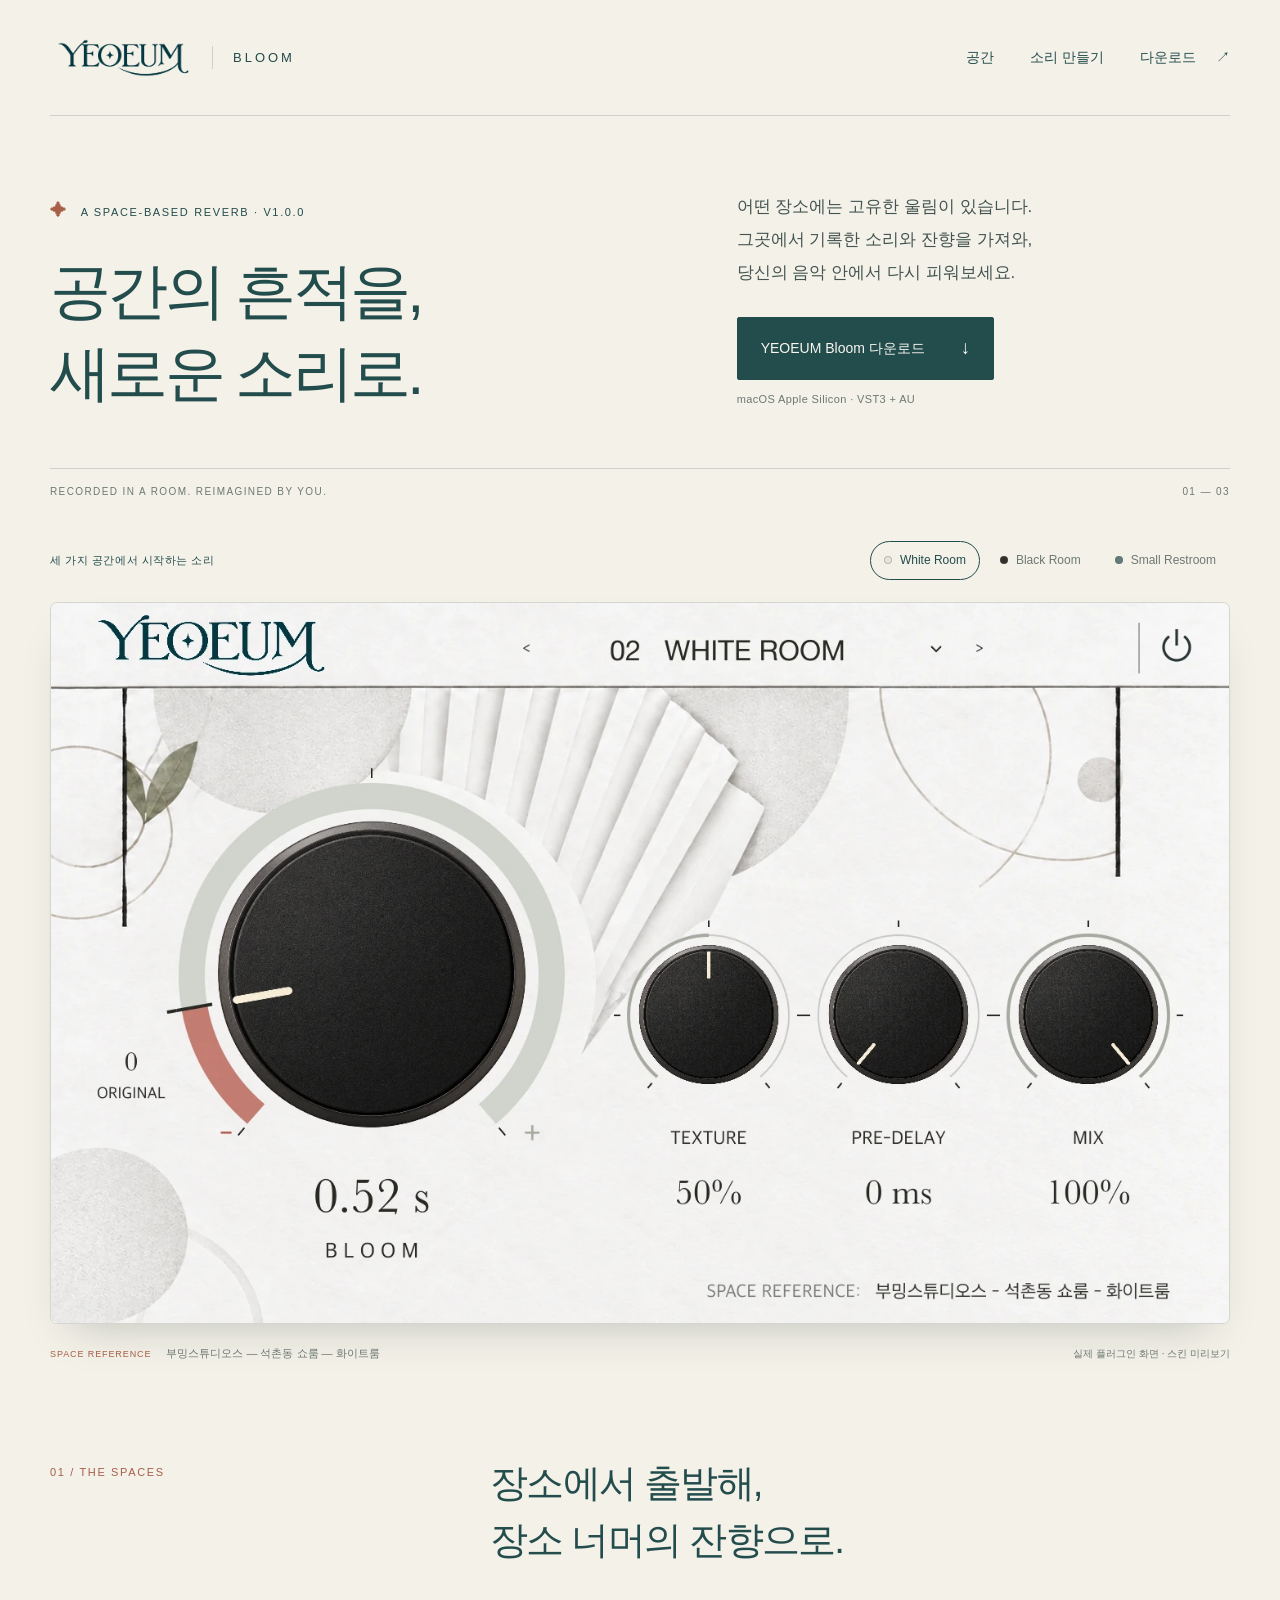
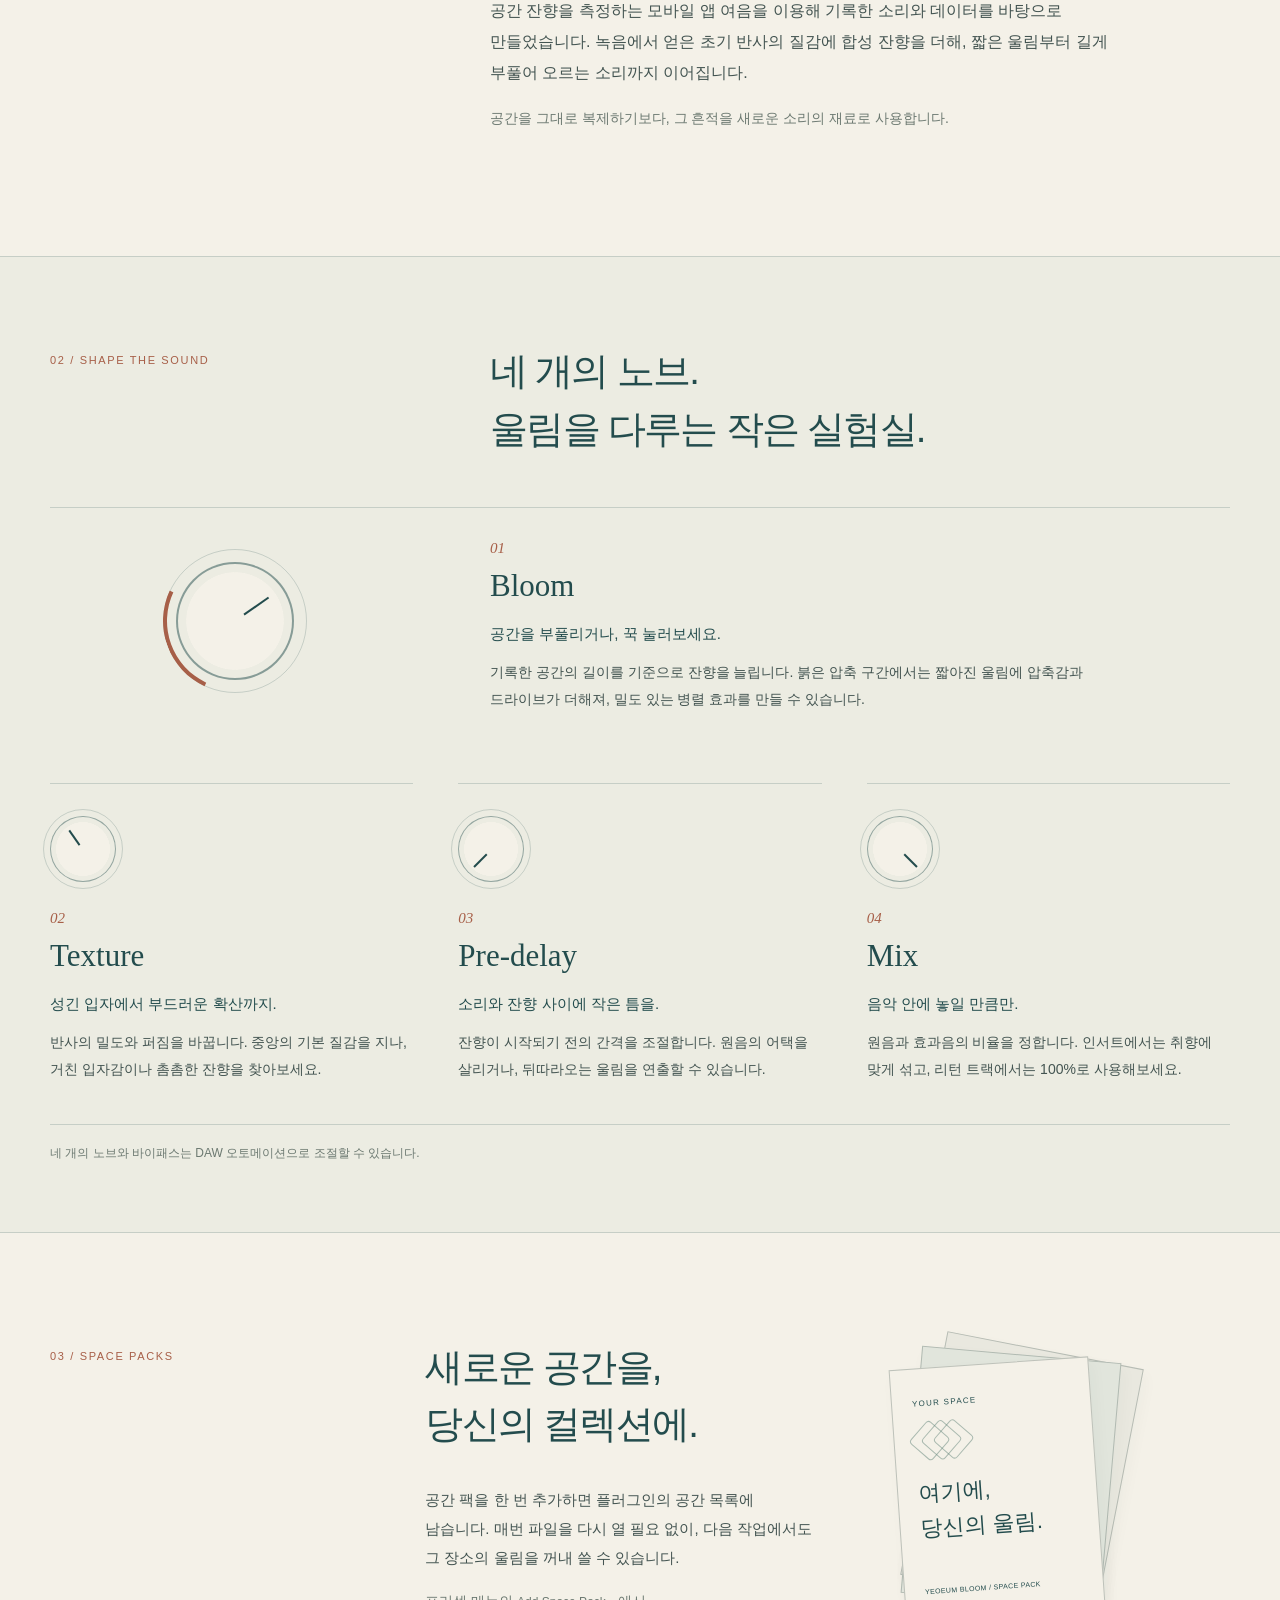
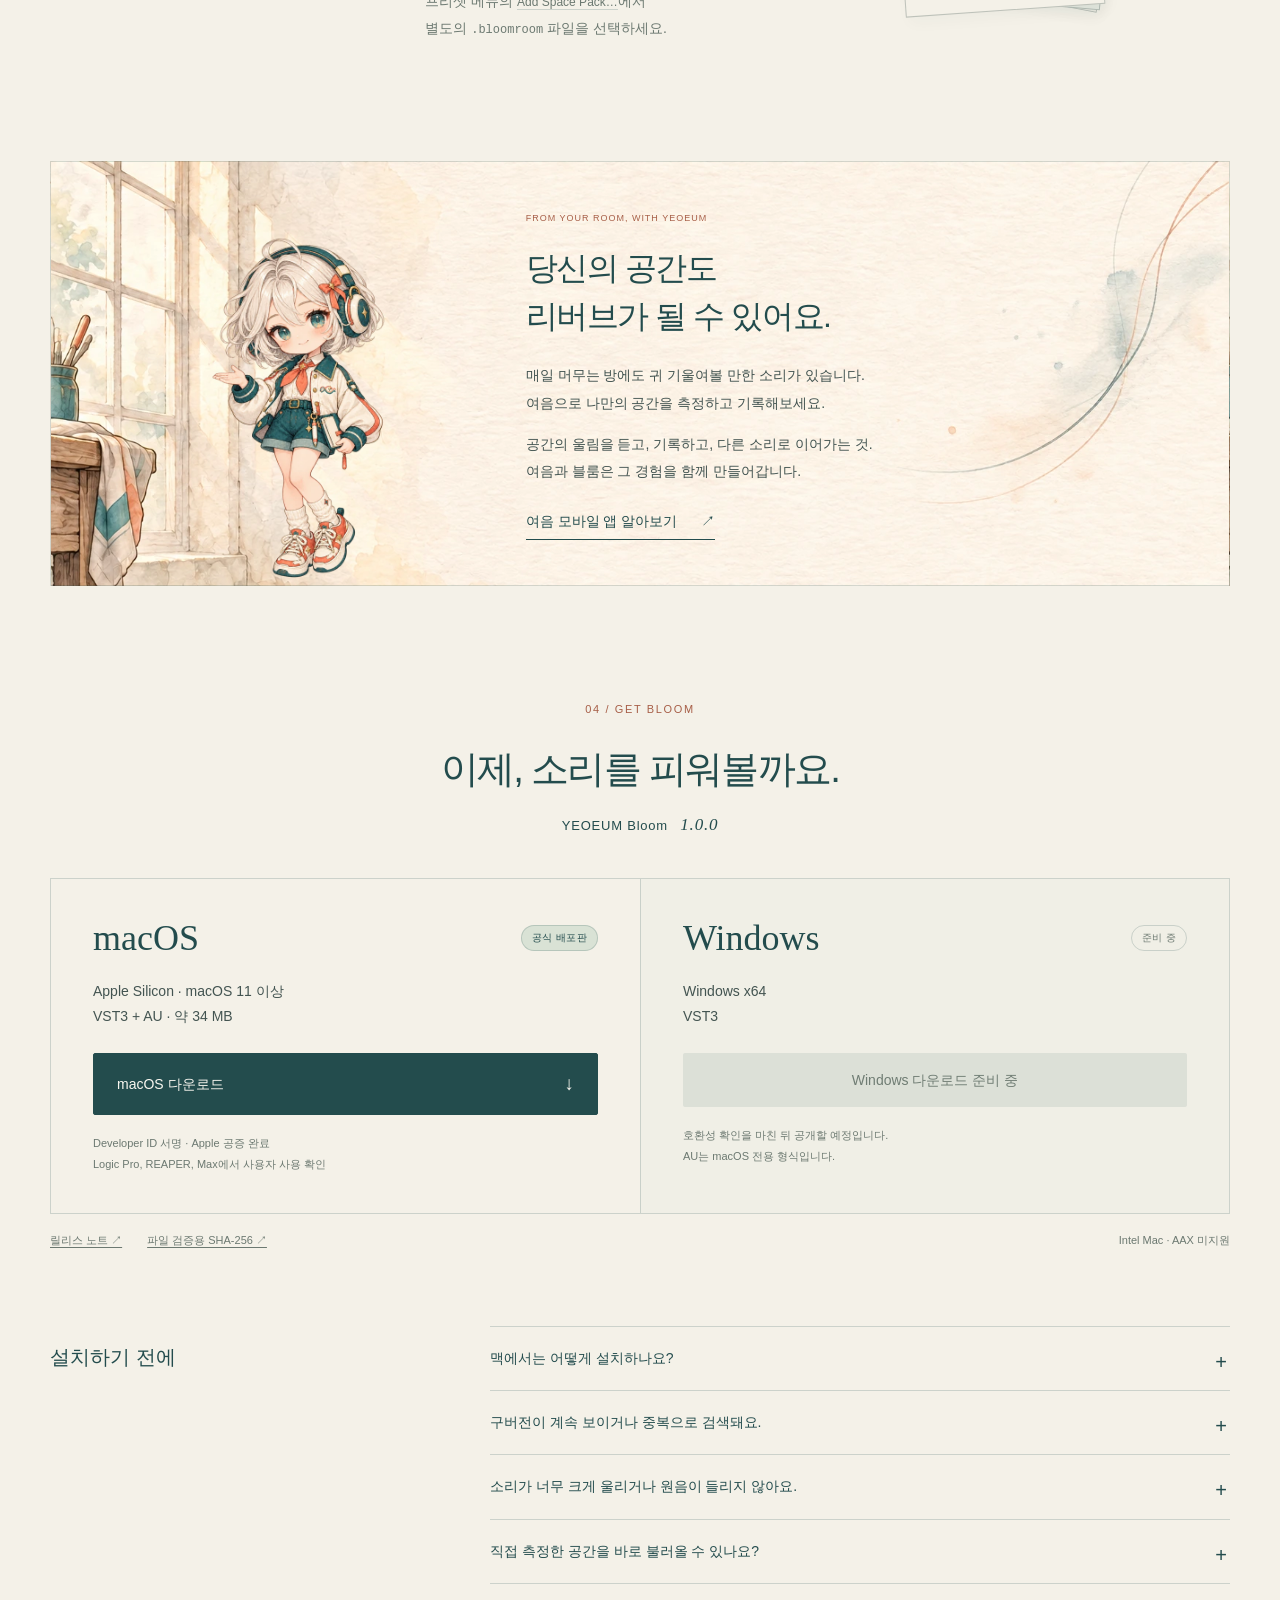
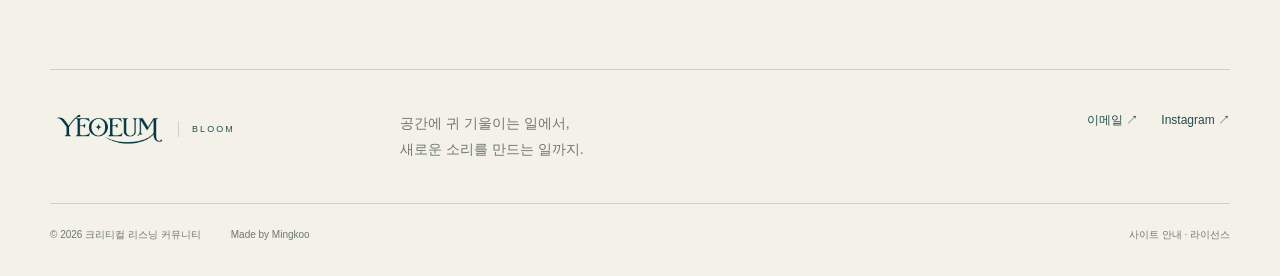
==== index.html @ c8dbccd5 "Publish YEOEUM Bloom website and macOS 1.0.0 download information" ====
<!doctype html>
<html lang="ko">
<head>
<meta charset="utf-8"><meta name="viewport" content="width=device-width, initial-scale=1">
<meta name="description" content="공간의 흔적을 새로운 소리로. 공간 녹음과 잔향 데이터를 바탕으로 만든 하이브리드 리버브, YEOEUM Bloom.">
<meta name="theme-color" content="#f4f1e8"><meta property="og:type" content="website"><meta property="og:title" content="YEOEUM Bloom · 공간의 흔적을 새로운 소리로"><meta property="og:description" content="세 가지 공간, 네 개의 노브. 당신의 소리 안에서 다시 피어나는 잔향."><meta property="og:image" content="https://mingkoo-code.github.io/yeoeum-bloom/assets/white-room.webp">
<title>YEOEUM Bloom — 공간의 흔적을 새로운 소리로</title>
<link rel="icon" href="assets/favicon.svg" type="image/svg+xml"><link rel="stylesheet" href="styles.css"><script src="site.js" defer></script>
</head>
<body>
<a class="skip" href="#main">본문으로 건너뛰기</a>
<header class="site-header wrap"><a class="brand" href="#" aria-label="YEOEUM Bloom 홈"><img src="assets/wordmark.webp" alt="YEOEUM" width="700" height="233"><span>BLOOM</span></a><nav aria-label="주 메뉴"><a href="#spaces">공간</a><a href="#controls">소리 만들기</a><a class="nav-download" href="#download">다운로드 <span aria-hidden="true">↗</span></a></nav></header>
<main id="main">
<section class="hero wrap" aria-labelledby="hero-title">
<div class="hero-top"><div><p class="eyebrow"><span class="spark" aria-hidden="true">✦</span> A SPACE-BASED REVERB · V1.0.0</p><h1 id="hero-title">공간의 흔적을,<br>새로운 소리로.</h1></div><div class="hero-copy"><p>어떤 장소에는 고유한 울림이 있습니다.<br>그곳에서 기록한 소리와 잔향을 가져와,<br>당신의 음악 안에서 다시 피워보세요.</p><a class="button primary" href="#download">YEOEUM Bloom 다운로드 <span aria-hidden="true">↓</span></a><p class="micro">macOS Apple Silicon · VST3 + AU</p></div></div>
<div class="hero-rule"><span>RECORDED IN A ROOM. REIMAGINED BY YOU.</span><span>01 — 03</span></div>
</section>
<section class="spaces wrap" id="spaces" aria-labelledby="spaces-title">
<div class="space-toolbar"><h2 id="spaces-title" class="eyebrow">세 가지 공간에서 시작하는 소리</h2><div class="space-tabs" role="tablist" aria-label="공간 스킨 선택"><button id="tab-white" role="tab" aria-selected="true" aria-controls="space-panel" tabindex="0" data-space="white"><span class="swatch white"></span>White Room</button><button id="tab-black" role="tab" aria-selected="false" aria-controls="space-panel" tabindex="-1" data-space="black"><span class="swatch black"></span>Black Room</button><button id="tab-restroom" role="tab" aria-selected="false" aria-controls="space-panel" tabindex="-1" data-space="restroom"><span class="swatch restroom"></span>Small Restroom</button></div></div>
<div id="space-panel" role="tabpanel" aria-labelledby="tab-white" tabindex="0"><figure class="plugin-figure"><img id="plugin-image" src="assets/white-room.webp" alt="White Room 스킨을 적용한 YEOEUM Bloom 1.0.0 플러그인 화면" width="1440" height="880" fetchpriority="high"><figcaption><span class="caption-label">SPACE REFERENCE</span><span id="space-reference">부밍스튜디오스 — 석촌동 쇼룸 — 화이트룸</span><span class="caption-note">실제 플러그인 화면 · 스킨 미리보기</span></figcaption></figure></div>
<div class="space-intro"><p class="section-index">01 / THE SPACES</p><div><h2>장소에서 출발해,<br>장소 너머의 잔향으로.</h2><p>공간 잔향을 측정하는 모바일 앱 여음을 이용해 기록한 소리와 데이터를 바탕으로 만들었습니다. 녹음에서 얻은 초기 반사의 질감에 합성 잔향을 더해, 짧은 울림부터 길게 부풀어 오르는 소리까지 이어집니다.</p><p class="quiet">공간을 그대로 복제하기보다, 그 흔적을 새로운 소리의 재료로 사용합니다.</p></div></div>
</section>
<section class="controls-section" id="controls" aria-labelledby="controls-title"><div class="wrap"><div class="section-heading"><p class="section-index">02 / SHAPE THE SOUND</p><h2 id="controls-title">네 개의 노브.<br>울림을 다루는 작은 실험실.</h2></div><div class="controls-grid">
<article class="bloom-control"><div class="dial-symbol bloom-dial" aria-hidden="true"><span></span></div><div><p class="control-number">01</p><h3>Bloom</h3><p class="control-sub">공간을 부풀리거나, 꾹 눌러보세요.</p><p>기록한 공간의 길이를 기준으로 잔향을 늘립니다. 붉은 압축 구간에서는 짧아진 울림에 압축감과 드라이브가 더해져, 밀도 있는 병렬 효과를 만들 수 있습니다.</p></div></article>
<article><div class="dial-symbol texture-dial" aria-hidden="true"><span></span></div><p class="control-number">02</p><h3>Texture</h3><p class="control-sub">성긴 입자에서 부드러운 확산까지.</p><p>반사의 밀도와 퍼짐을 바꿉니다. 중앙의 기본 질감을 지나, 거친 입자감이나 촘촘한 잔향을 찾아보세요.</p></article>
<article><div class="dial-symbol delay-dial" aria-hidden="true"><span></span></div><p class="control-number">03</p><h3>Pre-delay</h3><p class="control-sub">소리와 잔향 사이에 작은 틈을.</p><p>잔향이 시작되기 전의 간격을 조절합니다. 원음의 어택을 살리거나, 뒤따라오는 울림을 연출할 수 있습니다.</p></article>
<article><div class="dial-symbol mix-dial" aria-hidden="true"><span></span></div><p class="control-number">04</p><h3>Mix</h3><p class="control-sub">음악 안에 놓일 만큼만.</p><p>원음과 효과음의 비율을 정합니다. 인서트에서는 취향에 맞게 섞고, 리턴 트랙에서는 100%로 사용해보세요.</p></article>
</div><p class="controls-foot">네 개의 노브와 바이패스는 DAW 오토메이션으로 조절할 수 있습니다.</p></div></section>
<section class="pack-section wrap"><p class="section-index">03 / SPACE PACKS</p><div class="pack-copy"><h2>새로운 공간을,<br>당신의 컬렉션에.</h2><p>공간 팩을 한 번 추가하면 플러그인의 공간 목록에 남습니다. 매번 파일을 다시 열 필요 없이, 다음 작업에서도 그 장소의 울림을 꺼내 쓸 수 있습니다.</p><p class="quiet">프리셋 메뉴의 <span class="inline-label">Add Space Pack…</span>에서<br>별도의 <code>.bloomroom</code> 파일을 선택하세요.</p></div><div class="pack-drawing" aria-hidden="true"><div class="pack-sheet back"><span>ROOM 02</span></div><div class="pack-sheet middle"><span>ROOM 03</span></div><div class="pack-sheet front"><span>YOUR SPACE</span><div class="room-lines"><i></i><i></i><i></i></div><strong>여기에,<br>당신의 울림.</strong><span class="sheet-bottom">YEOEUM BLOOM / SPACE PACK</span></div></div></section>
<section class="atelier wrap" aria-labelledby="atelier-title"><div class="atelier-art"><img src="assets/guide.webp" width="520" height="780" alt="헤드폰을 쓰고 인사하는 여음의 아틀리에 캐릭터" loading="lazy"></div><div class="atelier-copy"><p class="eyebrow">FROM YOUR ROOM, WITH YEOEUM</p><h2 id="atelier-title">당신의 공간도<br>리버브가 될 수 있어요.</h2><p>매일 머무는 방에도 귀 기울여볼 만한 소리가 있습니다.<br>여음으로 나만의 공간을 측정하고 기록해보세요.</p><p>공간의 울림을 듣고, 기록하고, 다른 소리로 이어가는 것.<br>여음과 블룸은 그 경험을 함께 만들어갑니다.</p><a class="text-link" href="https://mingkoo-code.github.io/yeoeum-site/">여음 모바일 앱 알아보기 <span aria-hidden="true">↗</span></a></div></section>
<section class="download-section wrap" id="download" aria-labelledby="download-title"><div class="download-heading"><p class="section-index">04 / GET BLOOM</p><h2 id="download-title">이제, 소리를 피워볼까요.</h2><p>YEOEUM Bloom <span class="version">1.0.0</span></p></div><div class="downloads"><article class="download-card available"><div class="download-platform"><h3>macOS</h3><span class="status">공식 배포판</span></div><p class="platform-spec">Apple Silicon · macOS 11 이상<br>VST3 + AU · 약 34 MB</p><a id="mac-download" class="button primary" href="https://github.com/mingkoo-code/yeoeum-bloom/releases/download/v1.0.0/YEOEUM-Bloom-1.0.0-macOS-AppleSilicon.pkg">macOS 다운로드 <span aria-hidden="true">↓</span></a><p class="download-detail">Developer ID 서명 · Apple 공증 완료<br>Logic Pro, REAPER, Max에서 사용자 사용 확인</p></article><article class="download-card pending"><div class="download-platform"><h3>Windows</h3><span class="status">준비 중</span></div><p class="platform-spec">Windows x64<br>VST3</p><span class="button disabled" aria-disabled="true">Windows 다운로드 준비 중</span><p class="download-detail">호환성 확인을 마친 뒤 공개할 예정입니다.<br>AU는 macOS 전용 형식입니다.</p></article></div><div class="download-meta"><a href="https://github.com/mingkoo-code/yeoeum-bloom/releases/tag/v1.0.0">릴리스 노트 ↗</a><a href="https://github.com/mingkoo-code/yeoeum-bloom/releases/download/v1.0.0/SHA256.txt">파일 검증용 SHA-256 ↗</a><span>Intel Mac · AAX 미지원</span></div>
<div class="install-guide"><h3>설치하기 전에</h3><div><details><summary>맥에서는 어떻게 설치하나요?</summary><p>DAW를 종료한 뒤 내려받은 PKG를 실행하세요. VST3와 AU가 공용 플러그인 폴더에 함께 설치됩니다. DAW를 다시 열어 플러그인을 검색하고, 로고를 눌러 Info에서 버전 1.0.0을 확인하세요.</p><p class="paths">VST3: /Library/Audio/Plug-Ins/VST3/<br>AU: /Library/Audio/Plug-Ins/Components/</p></details><details><summary>구버전이 계속 보이거나 중복으로 검색돼요.</summary><p>DAW를 종료하고 다른 스캔 폴더에 남은 이전 YEOEUM Bloom 복사본을 스캔 폴더 밖으로 옮긴 뒤 다시 스캔하세요. 설치파일은 다른 위치의 구버전을 자동 삭제하지 않습니다. 기존 프로젝트와 공간 팩은 별도로 보관해주세요.</p></details><details><summary>소리가 너무 크게 울리거나 원음이 들리지 않아요.</summary><p>Mix의 기본값은 리턴 트랙용 100%입니다. 악기나 오디오 트랙에 직접 넣었다면 Mix를 낮춰 원음과 섞어보세요. 노브를 더블클릭하면 해당 조절의 기본값으로 돌아갑니다.</p></details><details><summary>직접 측정한 공간을 바로 불러올 수 있나요?</summary><p>현재는 블룸용으로 제작된 .bloomroom 공간 팩을 추가할 수 있습니다. 모바일 앱의 측정 기록이나 일반 WAV 파일을 플러그인에 직접 불러오는 방식은 아닙니다. 여음 모바일 앱에서 공간을 측정하고 기록하는 방법을 먼저 살펴보세요.</p></details></div></div></section>
</main>
<footer class="site-footer wrap"><div class="footer-top"><a class="brand footer-brand" href="#" aria-label="처음으로"><img src="assets/wordmark.webp" width="700" height="233" alt="YEOEUM"><span>BLOOM</span></a><p>공간에 귀 기울이는 일에서,<br>새로운 소리를 만드는 일까지.</p><div class="contact-links"><a href="mailto:yeoeum@anotier.art">이메일 <span aria-hidden="true">↗</span></a><a href="https://www.instagram.com/__mingkoo/">Instagram <span aria-hidden="true">↗</span></a></div></div><div class="footer-bottom"><span>© 2026 크리티컬 리스닝 커뮤니티</span><span>Made by Mingkoo</span><a href="notices.html">사이트 안내 · 라이선스</a></div></footer>
</body></html>
---- styles.css ----
:root{--paper:#f4f1e8;--ink:#234c4d;--body:#435451;--muted:#6c7971;--line:#234c4d30;--rust:#a75f48;--sage:#d6ded2;--serif:Georgia,'Times New Roman',serif;--sans:-apple-system,BlinkMacSystemFont,'Apple SD Gothic Neo','Malgun Gothic',sans-serif}*{box-sizing:border-box}html{scroll-behavior:smooth;scroll-padding-top:24px}body{margin:0;background:var(--paper);color:var(--ink);font-family:var(--sans);font-size:16px;line-height:1.8;word-break:keep-all;overflow-wrap:break-word}button,a{-webkit-tap-highlight-color:transparent}a{color:inherit;text-decoration:none}button{font:inherit}a:focus-visible,button:focus-visible,summary:focus-visible,[tabindex]:focus-visible{outline:2px solid var(--rust);outline-offset:6px}img{display:block;max-width:100%;height:auto}.wrap{width:min(1180px,calc(100% - 96px));margin-inline:auto}.skip{position:absolute;top:-100px;left:20px;padding:12px 20px;background:var(--ink);color:white;z-index:5}.skip:focus{top:10px}.site-header{height:116px;display:flex;justify-content:space-between;align-items:center;border-bottom:1px solid var(--line)}.brand{display:flex;align-items:center;gap:20px;flex-shrink:0}.brand img{width:142px;height:48px;object-fit:contain}.brand span{font-size:13px;letter-spacing:.23em;border-left:1px solid var(--line);padding-left:20px}.site-header nav{display:flex;gap:36px;align-items:center;font-size:14px}.site-header nav a:hover,.text-link:hover,.contact-links a:hover{text-decoration:underline;text-underline-offset:6px}.nav-download{display:flex;gap:20px}.hero{padding-top:74px}.hero-top{display:grid;grid-template-columns:1.25fr 1fr;gap:70px;align-items:end}.eyebrow,.section-index{font-size:11px;font-weight:500;letter-spacing:.15em;margin:0;text-transform:uppercase}.spark{color:var(--rust);margin-right:8px;font-size:17px}h1,h2,h3,p{margin-top:0}h1{font-size:clamp(36px,4.8vw,65px);font-weight:400;letter-spacing:-.06em;line-height:1.32;margin:24px 0 0}h2{font-size:clamp(28px,3vw,40px);font-weight:400;letter-spacing:-.045em;line-height:1.5}h3{font-weight:400}.hero-copy{padding-bottom:3px}.hero-copy>p:first-child{font-size:17px;line-height:1.95;margin-bottom:28px;color:var(--body)}.button{display:inline-flex;align-items:center;justify-content:space-between;gap:36px;padding:15px 23px;font-size:14px;border-radius:2px;line-height:1.6;transition:background .2s,color .2s}.button.primary{background:var(--ink);color:#f9f7f0;border:1px solid var(--ink)}.button.primary:hover{background:#356360}.button span{font-size:19px}.micro{font-size:11px;letter-spacing:.035em;margin:10px 0 0;color:var(--muted)}.hero-rule{display:flex;justify-content:space-between;border-top:1px solid var(--line);margin-top:55px;padding-top:14px;color:var(--muted);font-size:10px;letter-spacing:.14em}.spaces{padding-top:40px}.space-toolbar{display:flex;justify-content:space-between;align-items:center;gap:25px;margin-bottom:22px}.space-toolbar h2{font-size:11px;letter-spacing:.05em;font-weight:500}.space-tabs{display:flex;gap:6px;align-items:center}.space-tabs button{border:1px solid transparent;padding:8px 13px;background:none;color:var(--muted);font-size:12px;cursor:pointer;display:flex;align-items:center;gap:8px;border-radius:30px;white-space:nowrap}.space-tabs button[aria-selected=true]{border-color:var(--ink);color:var(--ink)}.space-tabs button:hover{background:#234c4d08}.swatch{width:8px;height:8px;border-radius:50%;display:inline-block;border:1px solid #53615a50}.swatch.white{background:#e6e4d8}.swatch.black{background:#302f2a}.swatch.restroom{background:#607d7a}.plugin-figure{margin:0}.plugin-figure>img{width:100%;border-radius:7px;box-shadow:0 22px 42px -22px #152a2940;border:1px solid #234c4d28}.plugin-figure figcaption{display:flex;gap:15px;align-items:center;margin-top:20px;font-size:11px;color:var(--muted)}.caption-label{font-size:9px;letter-spacing:.1em;color:var(--rust)}.caption-note{margin-left:auto;font-size:10px}.space-intro{display:grid;grid-template-columns:1fr 2fr;gap:70px;margin:90px 0 110px}.section-index{color:var(--rust);padding-top:9px}.space-intro>div{max-width:650px}.space-intro h2{margin-bottom:26px}.space-intro p:not(.section-index){font-size:16px;line-height:1.95;color:var(--body)}.quiet{color:var(--muted)!important;font-size:14px!important}.controls-section{background:#dce1d660;border-block:1px solid var(--line);padding:85px 0 55px}.section-heading{display:grid;grid-template-columns:1fr 2fr;gap:70px;margin-bottom:50px}.section-heading h2{margin:0}.controls-grid{display:grid;grid-template-columns:repeat(3,1fr);gap:45px}.controls-grid article{border-top:1px solid var(--line);padding-top:32px}.controls-grid .bloom-control{grid-column:1/-1;display:grid;grid-template-columns:1fr 2fr;gap:70px;padding-bottom:25px}.bloom-control>div:last-child{max-width:650px}.control-number{font:italic 15px var(--serif);color:var(--rust);margin-bottom:9px}.controls-grid h3{font-family:var(--serif);font-size:31px;line-height:1.3;margin-bottom:14px}.controls-grid .control-sub{font-size:15px;color:var(--ink);margin-bottom:12px}.controls-grid p:last-child{font-size:14px;line-height:1.9;color:var(--body);margin-bottom:0}.dial-symbol{position:relative;width:66px;height:66px;border:1px solid #234c4d70;border-radius:50%;margin-bottom:28px;background:radial-gradient(circle,var(--paper) 59%,transparent 60%);outline:1px solid #234c4d30;outline-offset:6px}.dial-symbol span{display:block;position:absolute;left:31px;top:9px;height:18px;width:2px;background:var(--ink);transform-origin:1px 24px}.bloom-dial{width:118px;height:118px;justify-self:center;margin-top:22px;border:2px solid #234c4d80;background:radial-gradient(circle,var(--paper) 60%,transparent 61%);outline-offset:12px}.bloom-dial:after{content:'';position:absolute;inset:-15px;border:4px solid transparent;border-left-color:var(--rust);border-radius:50%;transform:rotate(-20deg)}.bloom-dial span{left:56px;top:16px;height:30px;transform-origin:1px 41px;transform:rotate(55deg)}.texture-dial span{transform:rotate(-35deg)}.delay-dial span{transform:rotate(-135deg)}.mix-dial span{transform:rotate(135deg)}.controls-foot{border-top:1px solid var(--line);margin-top:42px;padding-top:18px;font-size:12px;color:var(--muted)}.pack-section{padding-block:105px;display:grid;grid-template-columns:1fr 1.2fr 1.1fr;gap:45px;align-items:start}.pack-copy p{font-size:15px;color:var(--body);line-height:1.95}.inline-label{font-size:12px;border-bottom:1px solid var(--line)}code{font-size:12px}.pack-drawing{height:280px;position:relative;margin-left:30px;margin-top:20px}.pack-sheet{position:absolute;width:200px;height:248px;border:1px solid #53635e55;background:#e9e8df;padding:18px 20px;box-shadow:4px 6px 15px #234c4d08}.pack-sheet>span:first-child{font-size:8px;letter-spacing:.16em}.pack-sheet.back{transform:rotate(11deg);left:25px;top:-10px}.pack-sheet.middle{transform:rotate(5deg);left:14px;top:-4px;background:#e1e5dc}.pack-sheet.front{transform:rotate(-4deg);left:0;top:5px;background:var(--paper)}.pack-sheet strong{font-size:22px;font-weight:400;line-height:1.6;display:block;margin-top:20px}.sheet-bottom{position:absolute;bottom:16px;font-size:7px;letter-spacing:.05em}.room-lines{position:relative;height:30px;margin-top:10px}.room-lines i{position:absolute;border:1px solid #66867b85;width:30px;height:30px;transform:rotate(45deg);border-radius:4px}.room-lines i:nth-child(2){left:12px}.room-lines i:nth-child(3){left:24px}.atelier{position:relative;background:#f4eee2 url('assets/atelier.webp') center/cover;border:1px solid var(--line);display:grid;grid-template-columns:.8fr 1.4fr;gap:45px;overflow:hidden;min-height:420px;padding:48px 65px 0;margin-bottom:105px}.atelier-art{align-self:end;max-width:250px;margin:0 auto}.atelier-art img{width:100%;max-height:350px;object-fit:contain;object-position:bottom}.atelier-copy{padding-bottom:45px}.atelier-copy .eyebrow{color:var(--rust);font-size:9px;letter-spacing:.11em;margin-bottom:18px}.atelier h2{font-size:32px;margin-bottom:22px}.atelier p:not(.eyebrow){font-size:14px;line-height:1.95;color:var(--body)}.text-link{display:inline-flex;gap:24px;align-items:center;font-size:14px;border-bottom:1px solid var(--ink);padding-bottom:5px;margin-top:9px}.download-section{padding-bottom:85px}.download-heading{text-align:center;margin-bottom:40px}.download-heading .section-index{margin-bottom:20px}.download-heading h2{margin-bottom:17px}.download-heading>p:last-child{font-size:13px;letter-spacing:.06em}.version{font:italic 17px var(--serif);margin-left:8px}.downloads{display:grid;grid-template-columns:1fr 1fr;border:1px solid var(--line)}.download-card{padding:38px 42px}.download-card+.download-card{border-left:1px solid var(--line);background:#e6e8df50}.download-platform{display:flex;justify-content:space-between;align-items:center;gap:15px}.download-platform h3{font:36px var(--serif);margin:0}.status{font-size:10px;letter-spacing:.04em;color:var(--muted);border:1px solid var(--line);border-radius:20px;padding:3px 10px}.available .status{color:var(--ink);background:#d9e2d5}.platform-spec{font-size:14px;color:var(--body);margin:20px 0}.download-card .button{width:100%;margin:4px 0 18px}.button.disabled{background:#dce0d7;color:#6f7c73;border:1px solid transparent;justify-content:center;cursor:default}.download-detail{font-size:11px;color:var(--muted);margin:0;line-height:1.9}.download-meta{display:flex;gap:25px;font-size:11px;margin-top:17px;color:var(--muted);flex-wrap:wrap}.download-meta>span{margin-left:auto}.download-meta a{text-decoration:underline;text-underline-offset:3px}.install-guide{display:grid;grid-template-columns:1fr 2fr;gap:70px;margin-top:75px}.install-guide>h3{font-size:20px;margin-top:13px}.install-guide details{border-bottom:1px solid var(--line)}.install-guide details:first-child{border-top:1px solid var(--line)}summary{cursor:pointer;list-style:none;padding:19px 30px 19px 0;font-size:14px;position:relative}summary::-webkit-details-marker{display:none}summary:after{content:'+';position:absolute;right:3px;top:17px;font-size:20px;font-weight:300}details[open] summary:after{content:'−'}details p{font-size:13px;color:var(--body);line-height:1.95;padding-right:20px}.paths{font-size:11px!important;overflow-wrap:anywhere;word-break:normal}.site-footer{padding-top:40px;border-top:1px solid var(--line)}.footer-top{display:grid;grid-template-columns:1fr 1.5fr 1fr;gap:30px;align-items:start;padding-bottom:40px}.footer-brand img{width:115px;height:38px}.footer-brand{gap:13px}.footer-brand span{font-size:9px;padding-left:13px}.footer-top>p{font-size:14px;color:var(--muted);line-height:1.9;margin:0}.contact-links{justify-self:end;display:flex;gap:23px;font-size:12px}.contact-links a{white-space:nowrap}.footer-bottom{display:flex;gap:30px;border-top:1px solid var(--line);padding:22px 0 32px;font-size:10px;color:var(--muted)}.footer-bottom>a{margin-left:auto}.notice-page{max-width:760px;padding-block:65px}.notice-page h1{font-size:40px;margin:0 0 42px}.notice-page h2{font-size:22px;margin:40px 0 14px}.notice-page p,.notice-page li{font-size:14px;color:var(--body)}.notice-page a{text-decoration:underline;text-underline-offset:4px}
@media(min-width:1450px){.hero-top{gap:110px}.hero-copy{padding-left:40px}}
@media(max-width:950px){.wrap{width:calc(100% - 56px)}.hero-top{gap:35px}.hero-copy>p:first-child{font-size:15px}.hero-top h1{font-size:46px}.space-toolbar{align-items:flex-start;flex-direction:column;gap:13px}.space-intro,.section-heading,.install-guide{grid-template-columns:1fr 2fr;gap:35px}.pack-section{grid-template-columns:1fr 1.5fr;gap:30px}.pack-section>.section-index{grid-column:1/-1}.pack-drawing{justify-self:center;min-width:240px}.atelier{padding:35px 30px 0;gap:25px}.atelier h2{font-size:29px}.atelier p br{display:none}.download-card{padding:30px}.footer-top{grid-template-columns:1fr 1fr}.contact-links{grid-column:2;justify-self:start}.footer-top>p{grid-column:2}.footer-brand{grid-row:1/3}.controls-grid{gap:25px}.controls-grid .bloom-control{gap:35px}}
@media(max-width:620px){.wrap{width:calc(100% - 40px)}.site-header{height:86px}.brand{gap:10px}.brand img{width:110px;height:37px}.brand span{font-size:9px;padding-left:10px;letter-spacing:.16em}.site-header nav{gap:14px;font-size:12px}.site-header nav>a:not(.nav-download){display:none}.nav-download{gap:8px}.hero{padding-top:44px}.hero-top{grid-template-columns:1fr;gap:27px}.eyebrow{font-size:9px}.hero-top h1{font-size:43px;margin-top:20px;line-height:1.4}.hero-copy>p:first-child{font-size:15px;margin-bottom:22px}.hero-copy .button{width:100%}.micro{text-align:center;font-size:10px}.hero-rule{margin-top:32px;font-size:7px;padding-top:11px}.spaces{padding-top:28px}.space-toolbar{gap:16px}.space-toolbar h2{font-size:11px}.space-tabs{width:100%;gap:3px;justify-content:space-between}.space-tabs button{font-size:10px;padding:6px 8px;gap:5px}.swatch{width:6px;height:6px}.plugin-figure>img{border-radius:3px}.plugin-figure figcaption{gap:6px;flex-wrap:wrap;margin-top:13px;font-size:10px}.caption-label{font-size:8px;letter-spacing:.04em}.caption-note{margin-left:0;flex-basis:100%;font-size:9px}.space-intro{grid-template-columns:1fr;gap:22px;margin:53px 0 58px}.space-intro h2{font-size:30px;margin-bottom:22px}.space-intro p:not(.section-index){font-size:14px}.quiet{font-size:13px!important}.controls-section{padding:48px 0 30px}.section-heading{grid-template-columns:1fr;gap:20px;margin-bottom:30px}.section-heading h2{font-size:28px}.controls-grid{grid-template-columns:1fr;gap:28px}.controls-grid article{display:grid;grid-template-columns:70px 1fr;column-gap:23px;padding-top:25px}.controls-grid article>.dial-symbol{grid-column:1;grid-row:1/5;margin:19px 0 0 4px;width:54px;height:54px}.dial-symbol span{left:25px;top:7px;height:15px;transform-origin:1px 20px}.controls-grid article>p,.controls-grid article>h3{grid-column:2}.controls-grid article h3{font-size:28px}.controls-grid article .control-number{margin-bottom:5px}.controls-grid article .control-sub{font-size:14px}.controls-grid article p:last-child{font-size:13px}.controls-grid .bloom-control{display:grid;grid-template-columns:70px 1fr;gap:23px;grid-column:auto;padding-bottom:0}.controls-grid .bloom-control>.bloom-dial{width:54px;height:54px;outline-offset:6px;margin-top:28px}.bloom-dial:after{inset:-8px;border-width:3px}.bloom-dial span{left:25px;top:7px;height:15px;transform-origin:1px 20px}.controls-foot{font-size:11px;margin-top:30px}.pack-section{padding-block:55px;grid-template-columns:1fr;gap:22px}.pack-section>.section-index{grid-column:auto}.pack-copy h2{font-size:30px}.pack-copy p{font-size:14px}.pack-drawing{height:265px;margin:15px 0 0;min-width:220px}.atelier{display:flex;flex-direction:column-reverse;gap:5px;padding:30px 25px 0;margin-bottom:55px;background-position:42% center}.atelier-copy{padding-bottom:0}.atelier .eyebrow{font-size:8px}.atelier h2{font-size:28px}.atelier p:not(.eyebrow){font-size:13px}.atelier-art{max-width:170px;margin:15px auto 0}.atelier-art img{max-height:255px}.download-section{padding-bottom:50px}.download-heading h2{font-size:28px}.downloads{grid-template-columns:1fr}.download-card{padding:28px 25px}.download-card+.download-card{border-left:0;border-top:1px solid var(--line)}.download-platform h3{font-size:32px}.download-detail{font-size:11px}.download-meta{gap:16px;font-size:10px}.download-meta>span{margin-left:0;width:100%}.install-guide{grid-template-columns:1fr;gap:10px;margin-top:35px}.install-guide>h3{font-size:20px}.install-guide summary{font-size:13px}.site-footer{padding-top:30px}.footer-top{display:flex;flex-wrap:wrap;gap:25px;padding-bottom:30px}.footer-brand{width:100%}.footer-top>p{font-size:12px;flex:1}.contact-links{font-size:11px;flex-direction:column;gap:10px}.footer-bottom{flex-wrap:wrap;gap:5px 18px;font-size:9px}.footer-bottom>a{margin-left:0;width:100%}.notice-page{padding-block:42px}.notice-page h1{font-size:32px}}
@media(prefers-reduced-motion:reduce){html{scroll-behavior:auto}*{transition:none!important}}

@media(min-width:621px) and (max-width:800px){.hero-top{grid-template-columns:1fr;gap:30px}.hero-copy{display:grid;grid-template-columns:1fr 1fr;gap:0 25px;align-items:start}.hero-copy>p:first-child{grid-row:1/3;margin-bottom:0}.hero-copy .button{gap:15px;font-size:12px}.hero-copy .micro{grid-column:2}.hero-rule{margin-top:36px}}
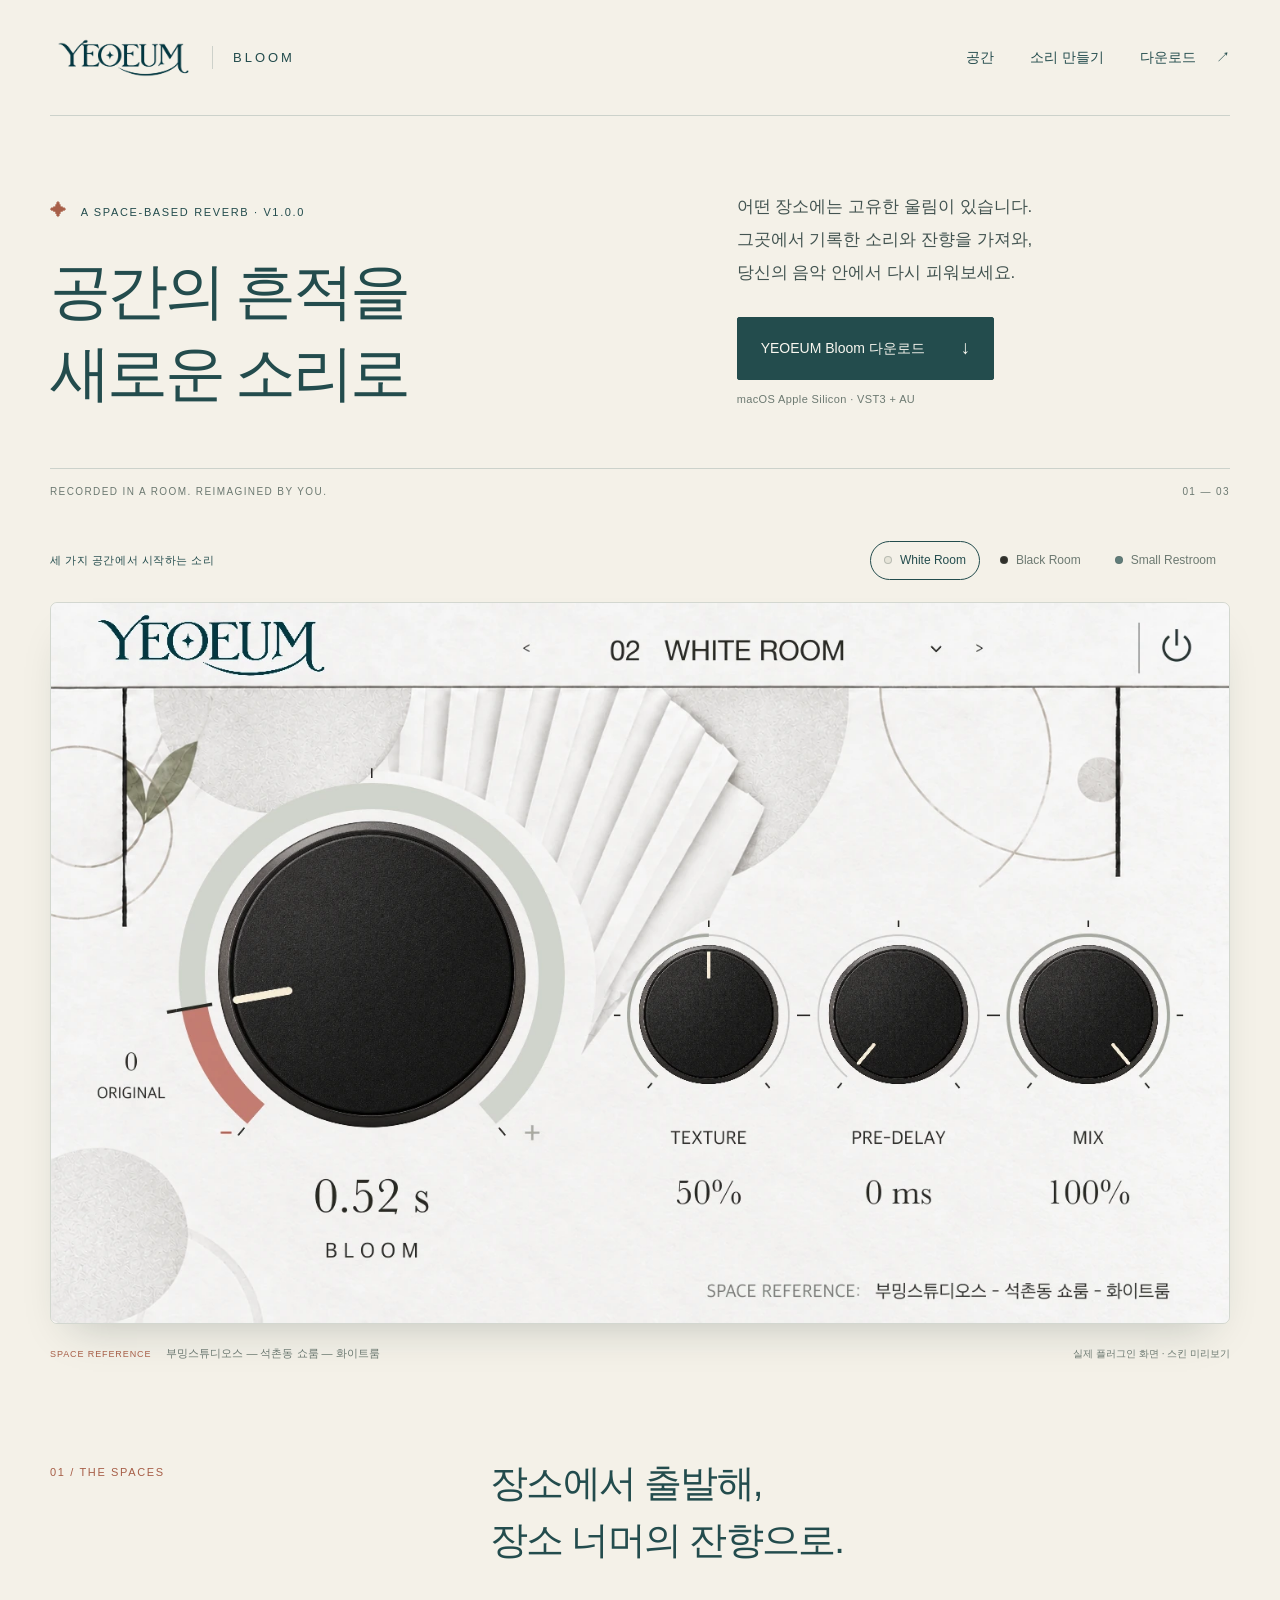
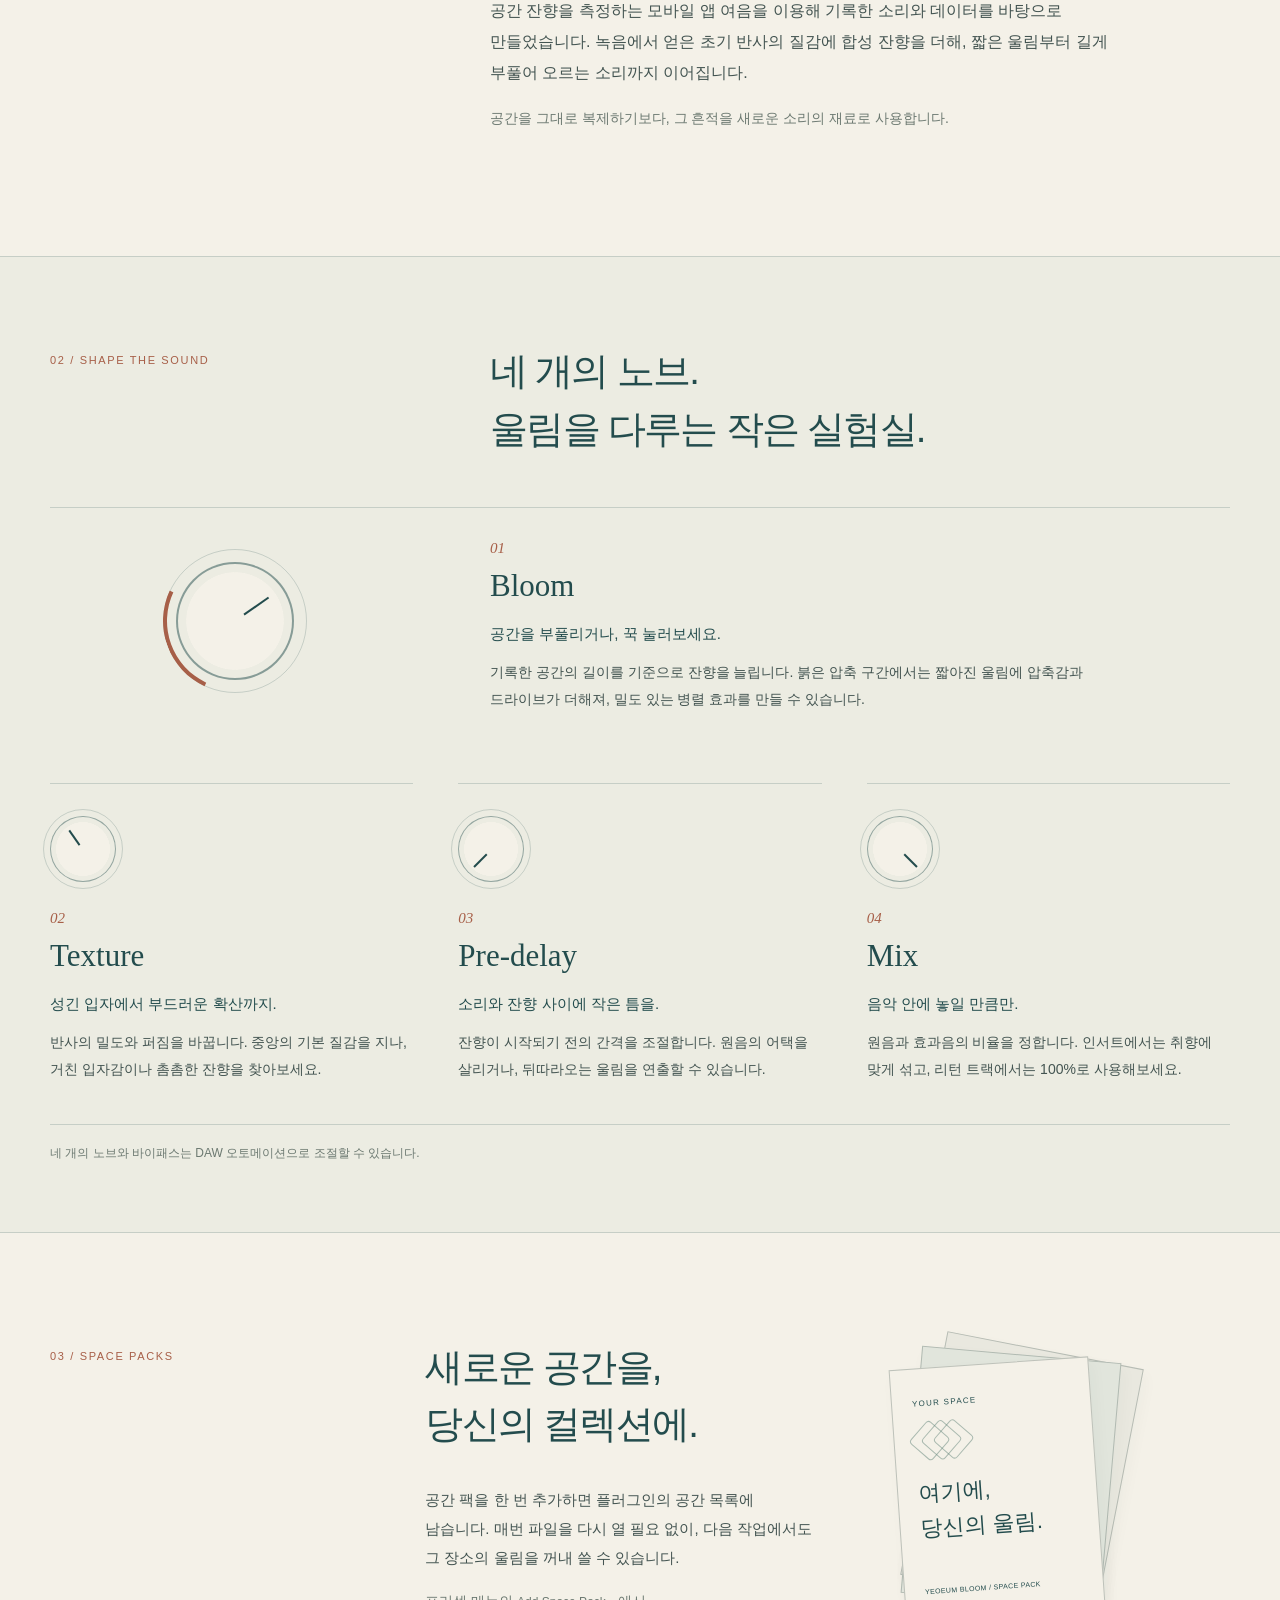
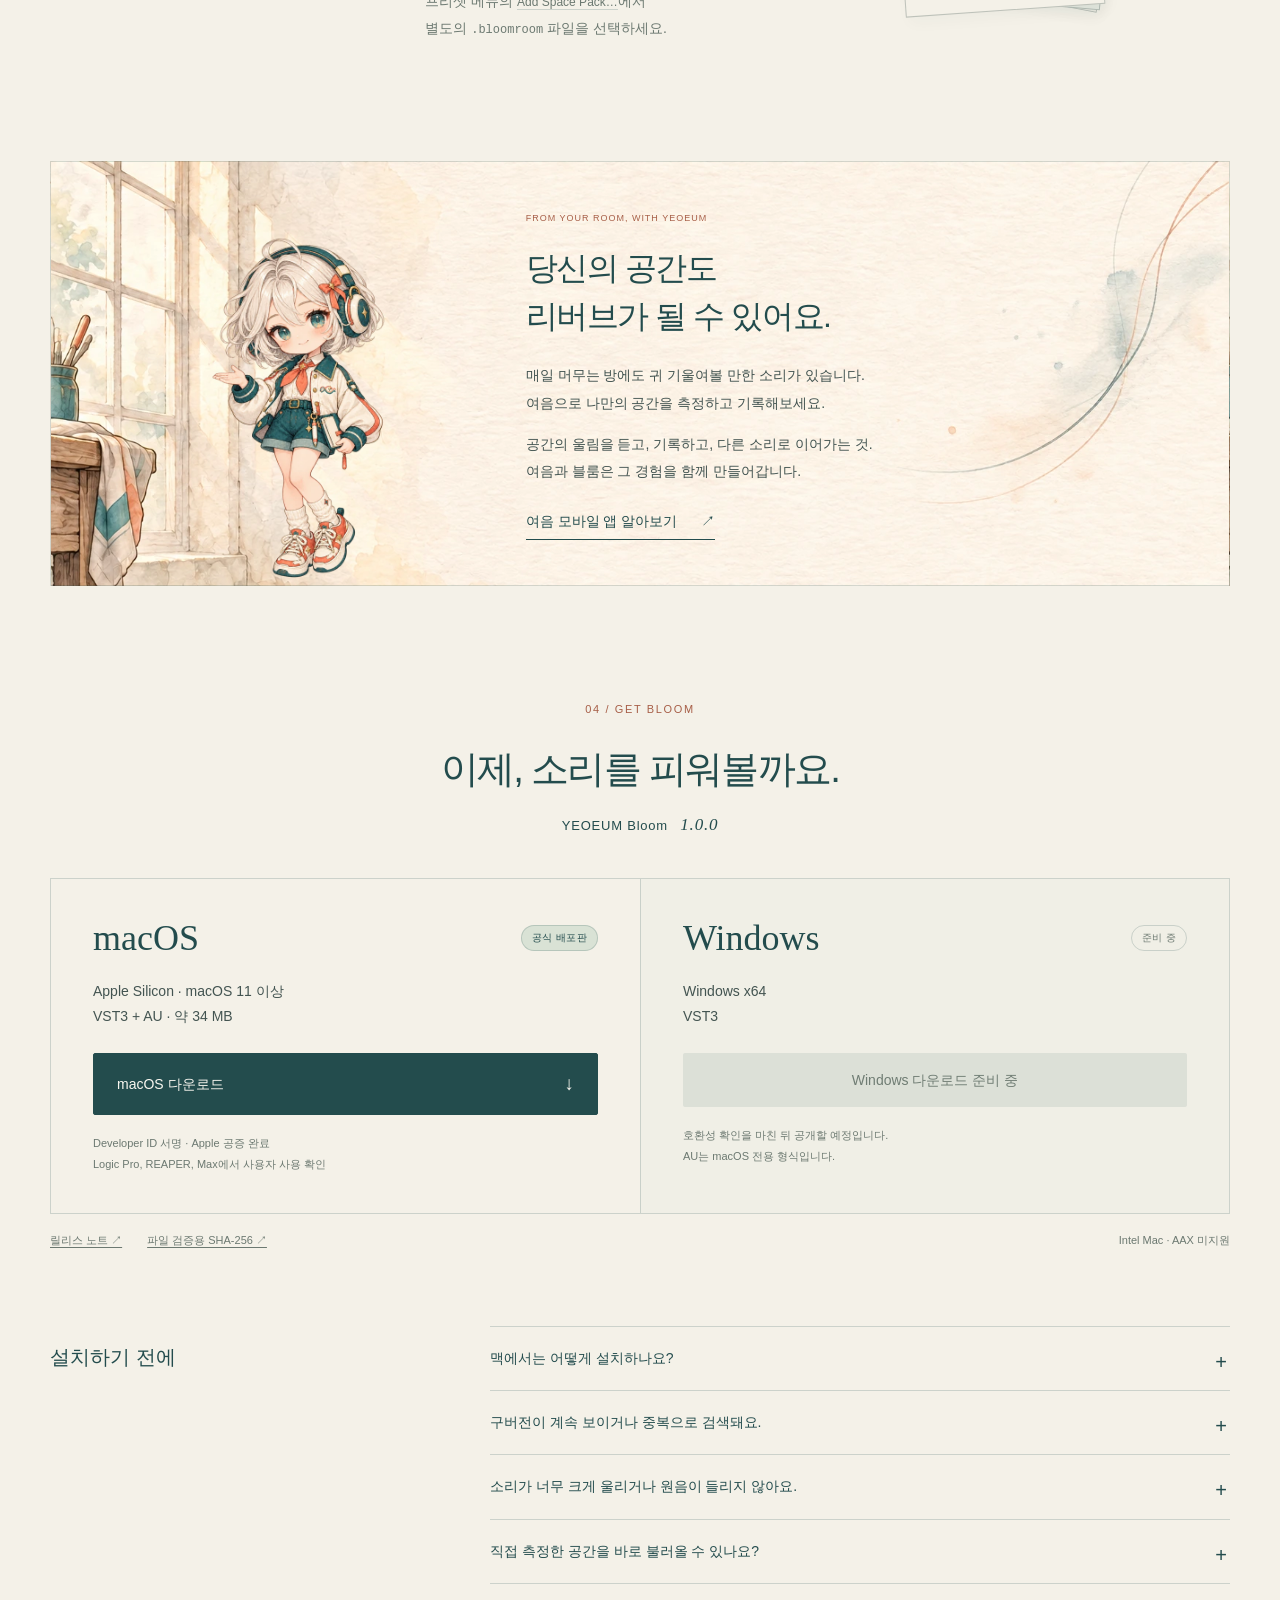
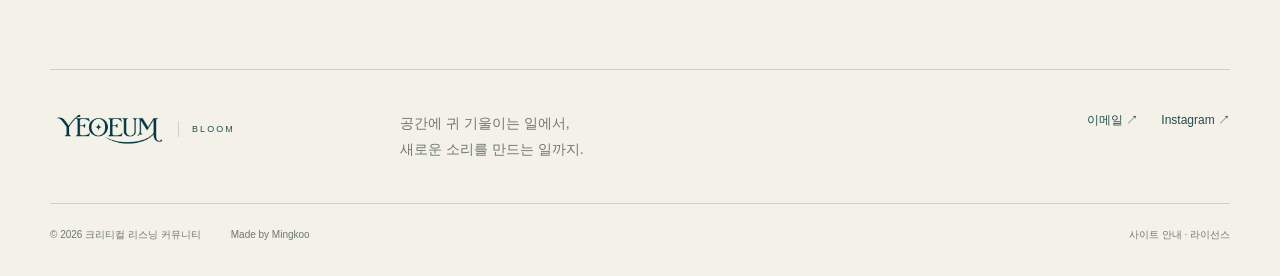
==== commit ca9dec5e: "Remove punctuation from the main headline" ====
--- a/index.html
+++ b/index.html
@@ -12,7 +12,7 @@
 <header class="site-header wrap"><a class="brand" href="#" aria-label="YEOEUM Bloom 홈"><img src="assets/wordmark.webp" alt="YEOEUM" width="700" height="233"><span>BLOOM</span></a><nav aria-label="주 메뉴"><a href="#spaces">공간</a><a href="#controls">소리 만들기</a><a class="nav-download" href="#download">다운로드 <span aria-hidden="true">↗</span></a></nav></header>
 <main id="main">
 <section class="hero wrap" aria-labelledby="hero-title">
-<div class="hero-top"><div><p class="eyebrow"><span class="spark" aria-hidden="true">✦</span> A SPACE-BASED REVERB · V1.0.0</p><h1 id="hero-title">공간의 흔적을,<br>새로운 소리로.</h1></div><div class="hero-copy"><p>어떤 장소에는 고유한 울림이 있습니다.<br>그곳에서 기록한 소리와 잔향을 가져와,<br>당신의 음악 안에서 다시 피워보세요.</p><a class="button primary" href="#download">YEOEUM Bloom 다운로드 <span aria-hidden="true">↓</span></a><p class="micro">macOS Apple Silicon · VST3 + AU</p></div></div>
+<div class="hero-top"><div><p class="eyebrow"><span class="spark" aria-hidden="true">✦</span> A SPACE-BASED REVERB · V1.0.0</p><h1 id="hero-title">공간의 흔적을<br>새로운 소리로</h1></div><div class="hero-copy"><p>어떤 장소에는 고유한 울림이 있습니다.<br>그곳에서 기록한 소리와 잔향을 가져와,<br>당신의 음악 안에서 다시 피워보세요.</p><a class="button primary" href="#download">YEOEUM Bloom 다운로드 <span aria-hidden="true">↓</span></a><p class="micro">macOS Apple Silicon · VST3 + AU</p></div></div>
 <div class="hero-rule"><span>RECORDED IN A ROOM. REIMAGINED BY YOU.</span><span>01 — 03</span></div>
 </section>
 <section class="spaces wrap" id="spaces" aria-labelledby="spaces-title">
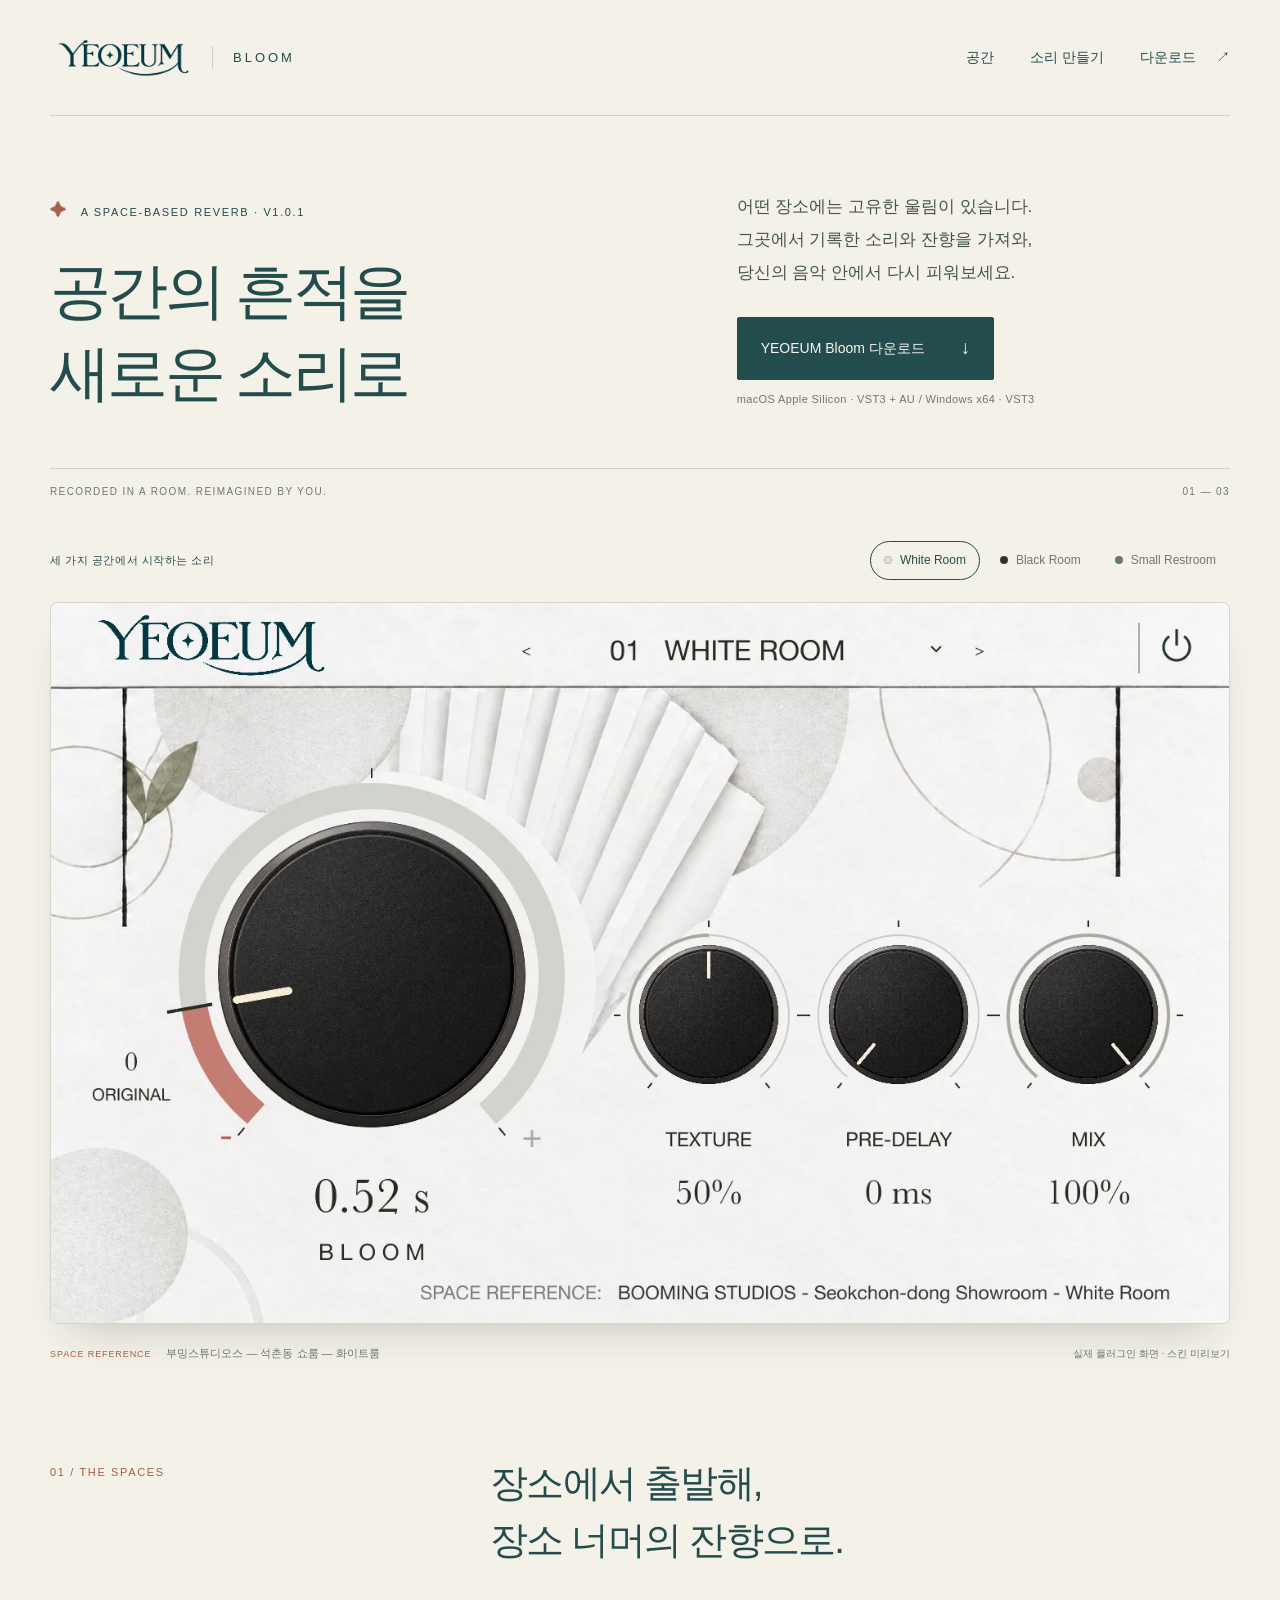
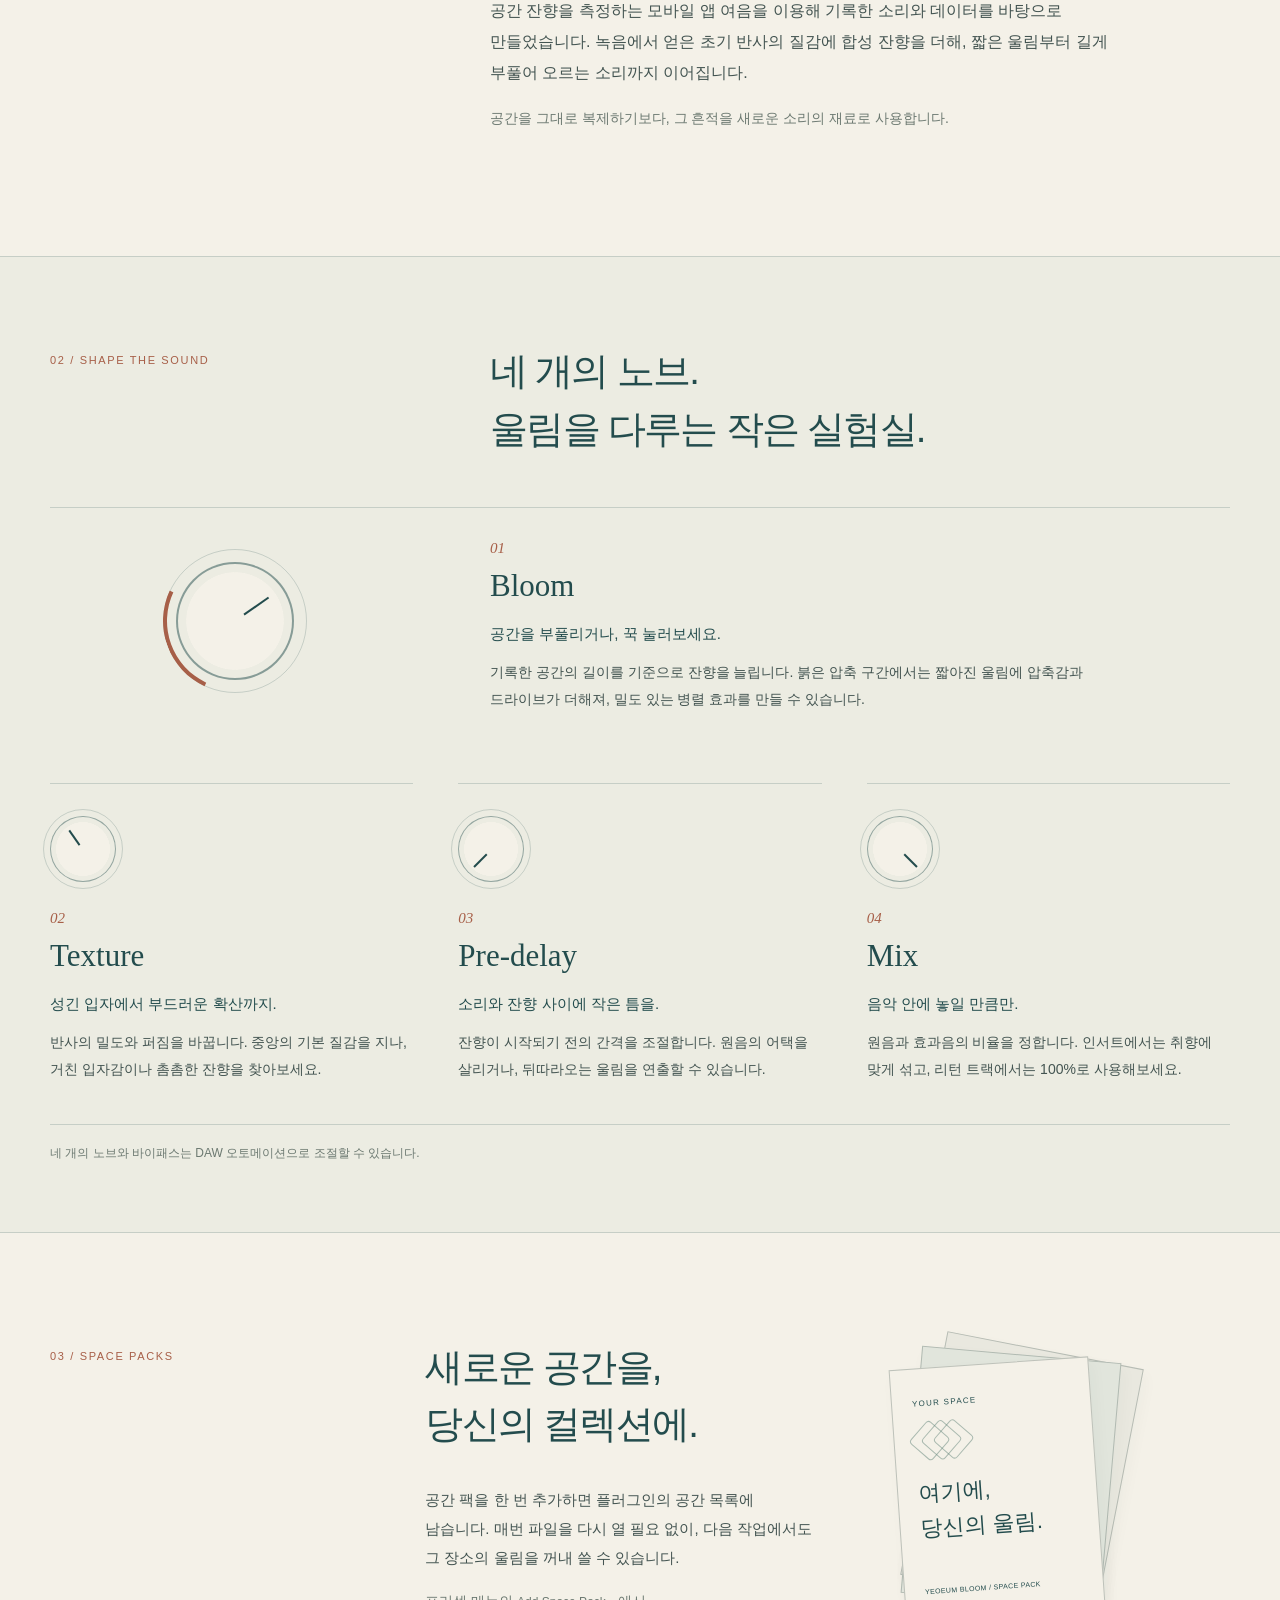
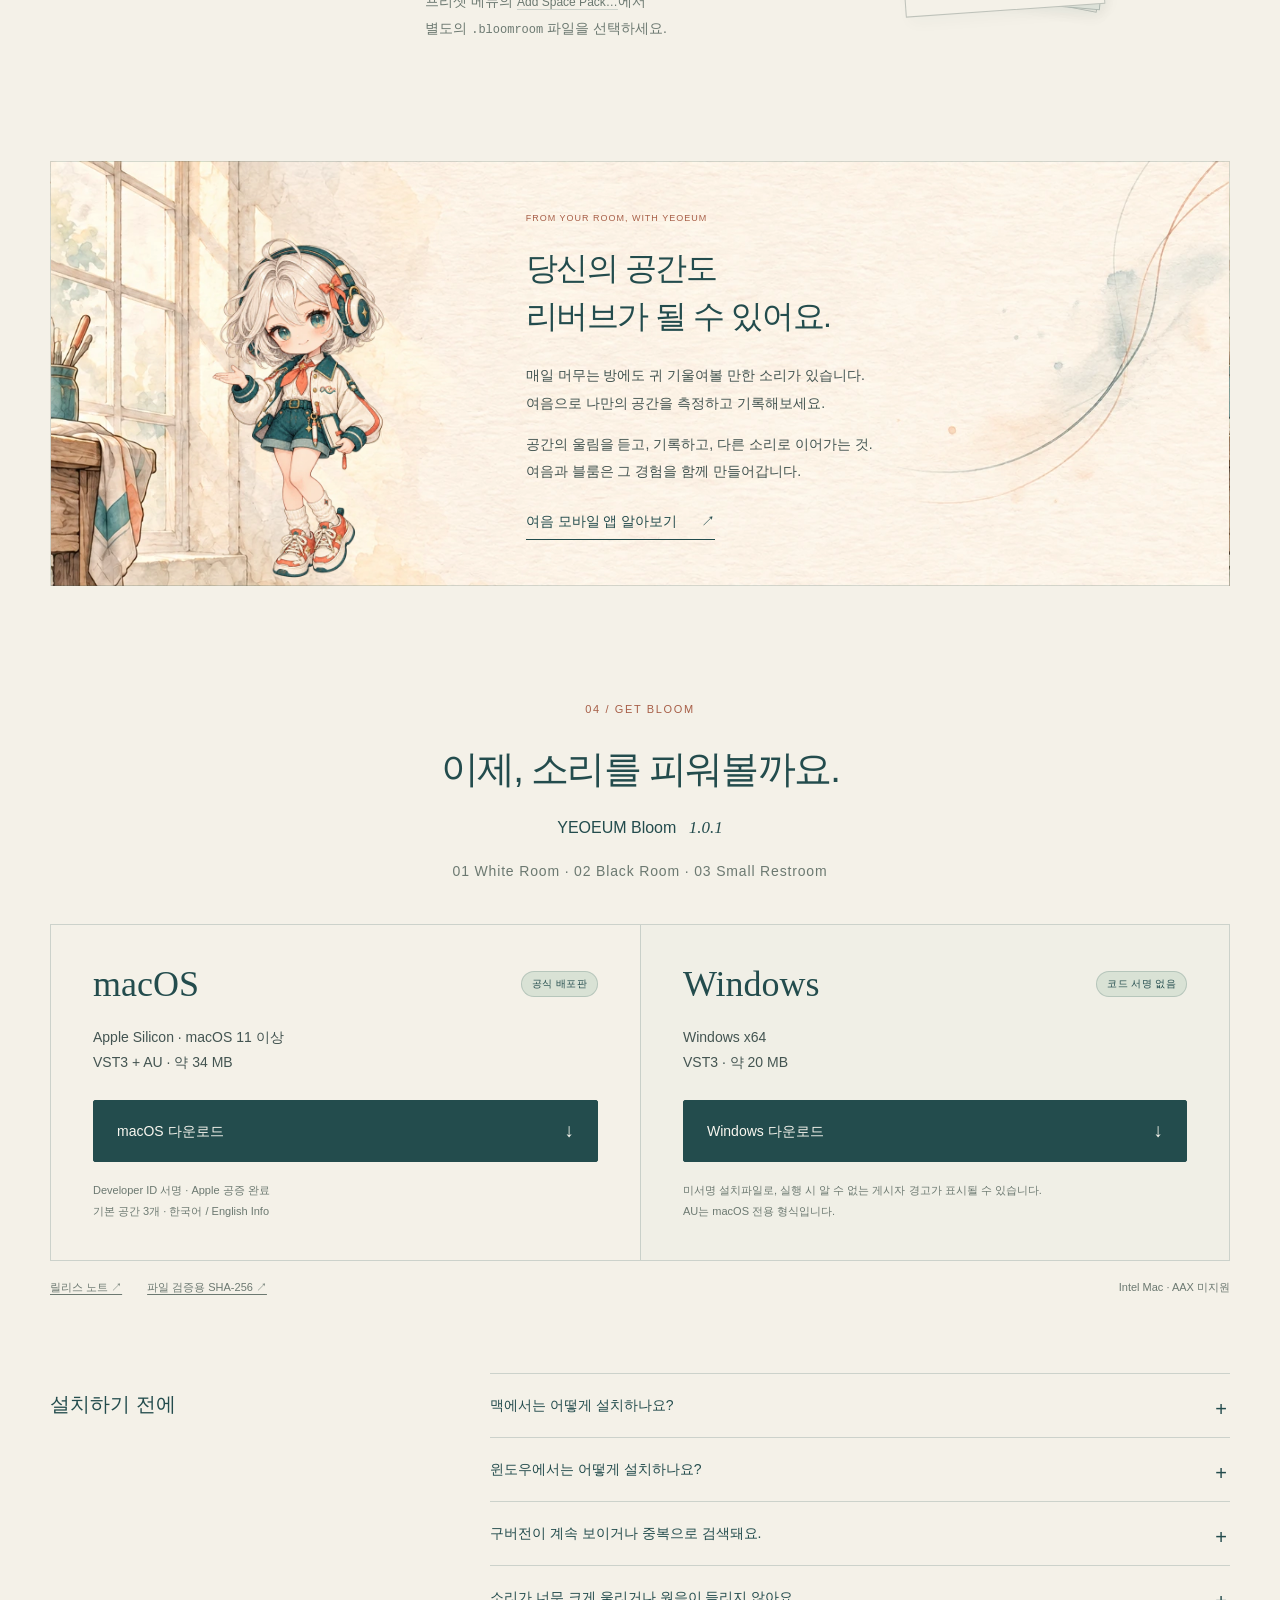
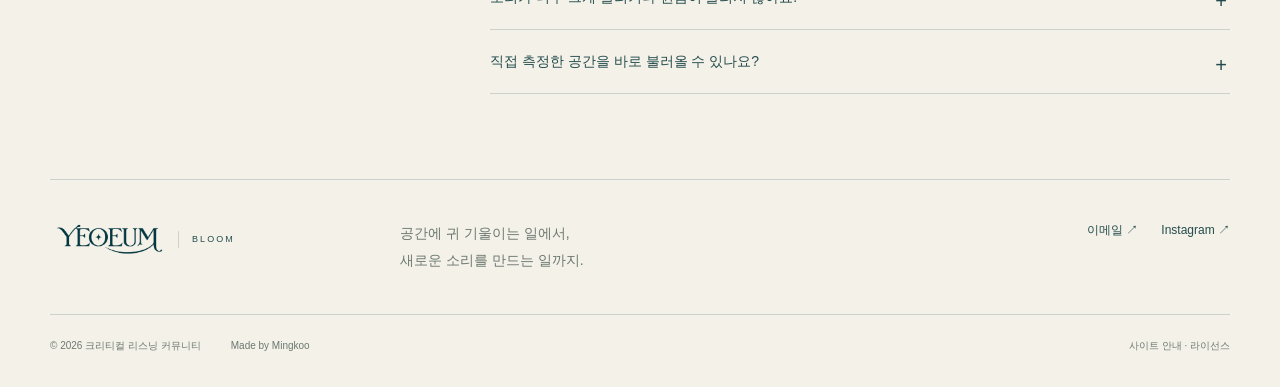
==== commit 62214763: "Update Bloom 1.0.1 downloads for macOS and Windows" ====
--- a/index.html
+++ b/index.html
@@ -3,21 +3,21 @@
 <head>
 <meta charset="utf-8"><meta name="viewport" content="width=device-width, initial-scale=1">
 <meta name="description" content="공간의 흔적을 새로운 소리로. 공간 녹음과 잔향 데이터를 바탕으로 만든 하이브리드 리버브, YEOEUM Bloom.">
-<meta name="theme-color" content="#f4f1e8"><meta property="og:type" content="website"><meta property="og:title" content="YEOEUM Bloom · 공간의 흔적을 새로운 소리로"><meta property="og:description" content="세 가지 공간, 네 개의 노브. 당신의 소리 안에서 다시 피어나는 잔향."><meta property="og:image" content="https://mingkoo-code.github.io/yeoeum-bloom/assets/white-room.webp">
+<meta name="theme-color" content="#f4f1e8"><meta property="og:type" content="website"><meta property="og:title" content="YEOEUM Bloom · 공간의 흔적을 새로운 소리로"><meta property="og:description" content="세 가지 공간, 네 개의 노브. 당신의 소리 안에서 다시 피어나는 잔향."><meta property="og:image" content="https://mingkoo-code.github.io/yeoeum-bloom/assets/white-room.webp?v=1.0.1">
 <title>YEOEUM Bloom — 공간의 흔적을 새로운 소리로</title>
-<link rel="icon" href="assets/favicon.svg" type="image/svg+xml"><link rel="stylesheet" href="styles.css"><script src="site.js" defer></script>
+<link rel="icon" href="assets/favicon.svg" type="image/svg+xml"><link rel="stylesheet" href="styles.css"><script src="site.js?v=1.0.1" defer></script>
 </head>
 <body>
 <a class="skip" href="#main">본문으로 건너뛰기</a>
 <header class="site-header wrap"><a class="brand" href="#" aria-label="YEOEUM Bloom 홈"><img src="assets/wordmark.webp" alt="YEOEUM" width="700" height="233"><span>BLOOM</span></a><nav aria-label="주 메뉴"><a href="#spaces">공간</a><a href="#controls">소리 만들기</a><a class="nav-download" href="#download">다운로드 <span aria-hidden="true">↗</span></a></nav></header>
 <main id="main">
 <section class="hero wrap" aria-labelledby="hero-title">
-<div class="hero-top"><div><p class="eyebrow"><span class="spark" aria-hidden="true">✦</span> A SPACE-BASED REVERB · V1.0.0</p><h1 id="hero-title">공간의 흔적을<br>새로운 소리로</h1></div><div class="hero-copy"><p>어떤 장소에는 고유한 울림이 있습니다.<br>그곳에서 기록한 소리와 잔향을 가져와,<br>당신의 음악 안에서 다시 피워보세요.</p><a class="button primary" href="#download">YEOEUM Bloom 다운로드 <span aria-hidden="true">↓</span></a><p class="micro">macOS Apple Silicon · VST3 + AU</p></div></div>
+<div class="hero-top"><div><p class="eyebrow"><span class="spark" aria-hidden="true">✦</span> A SPACE-BASED REVERB · V1.0.1</p><h1 id="hero-title">공간의 흔적을<br>새로운 소리로</h1></div><div class="hero-copy"><p>어떤 장소에는 고유한 울림이 있습니다.<br>그곳에서 기록한 소리와 잔향을 가져와,<br>당신의 음악 안에서 다시 피워보세요.</p><a class="button primary" href="#download">YEOEUM Bloom 다운로드 <span aria-hidden="true">↓</span></a><p class="micro">macOS Apple Silicon · VST3 + AU / Windows x64 · VST3</p></div></div>
 <div class="hero-rule"><span>RECORDED IN A ROOM. REIMAGINED BY YOU.</span><span>01 — 03</span></div>
 </section>
 <section class="spaces wrap" id="spaces" aria-labelledby="spaces-title">
 <div class="space-toolbar"><h2 id="spaces-title" class="eyebrow">세 가지 공간에서 시작하는 소리</h2><div class="space-tabs" role="tablist" aria-label="공간 스킨 선택"><button id="tab-white" role="tab" aria-selected="true" aria-controls="space-panel" tabindex="0" data-space="white"><span class="swatch white"></span>White Room</button><button id="tab-black" role="tab" aria-selected="false" aria-controls="space-panel" tabindex="-1" data-space="black"><span class="swatch black"></span>Black Room</button><button id="tab-restroom" role="tab" aria-selected="false" aria-controls="space-panel" tabindex="-1" data-space="restroom"><span class="swatch restroom"></span>Small Restroom</button></div></div>
-<div id="space-panel" role="tabpanel" aria-labelledby="tab-white" tabindex="0"><figure class="plugin-figure"><img id="plugin-image" src="assets/white-room.webp" alt="White Room 스킨을 적용한 YEOEUM Bloom 1.0.0 플러그인 화면" width="1440" height="880" fetchpriority="high"><figcaption><span class="caption-label">SPACE REFERENCE</span><span id="space-reference">부밍스튜디오스 — 석촌동 쇼룸 — 화이트룸</span><span class="caption-note">실제 플러그인 화면 · 스킨 미리보기</span></figcaption></figure></div>
+<div id="space-panel" role="tabpanel" aria-labelledby="tab-white" tabindex="0"><figure class="plugin-figure"><img id="plugin-image" src="assets/white-room.webp?v=1.0.1" alt="White Room 스킨을 적용한 YEOEUM Bloom 1.0.1 플러그인 화면" width="1440" height="880" fetchpriority="high"><figcaption><span class="caption-label">SPACE REFERENCE</span><span id="space-reference">부밍스튜디오스 — 석촌동 쇼룸 — 화이트룸</span><span class="caption-note">실제 플러그인 화면 · 스킨 미리보기</span></figcaption></figure></div>
 <div class="space-intro"><p class="section-index">01 / THE SPACES</p><div><h2>장소에서 출발해,<br>장소 너머의 잔향으로.</h2><p>공간 잔향을 측정하는 모바일 앱 여음을 이용해 기록한 소리와 데이터를 바탕으로 만들었습니다. 녹음에서 얻은 초기 반사의 질감에 합성 잔향을 더해, 짧은 울림부터 길게 부풀어 오르는 소리까지 이어집니다.</p><p class="quiet">공간을 그대로 복제하기보다, 그 흔적을 새로운 소리의 재료로 사용합니다.</p></div></div>
 </section>
 <section class="controls-section" id="controls" aria-labelledby="controls-title"><div class="wrap"><div class="section-heading"><p class="section-index">02 / SHAPE THE SOUND</p><h2 id="controls-title">네 개의 노브.<br>울림을 다루는 작은 실험실.</h2></div><div class="controls-grid">
@@ -28,8 +28,8 @@
 </div><p class="controls-foot">네 개의 노브와 바이패스는 DAW 오토메이션으로 조절할 수 있습니다.</p></div></section>
 <section class="pack-section wrap"><p class="section-index">03 / SPACE PACKS</p><div class="pack-copy"><h2>새로운 공간을,<br>당신의 컬렉션에.</h2><p>공간 팩을 한 번 추가하면 플러그인의 공간 목록에 남습니다. 매번 파일을 다시 열 필요 없이, 다음 작업에서도 그 장소의 울림을 꺼내 쓸 수 있습니다.</p><p class="quiet">프리셋 메뉴의 <span class="inline-label">Add Space Pack…</span>에서<br>별도의 <code>.bloomroom</code> 파일을 선택하세요.</p></div><div class="pack-drawing" aria-hidden="true"><div class="pack-sheet back"><span>ROOM 02</span></div><div class="pack-sheet middle"><span>ROOM 03</span></div><div class="pack-sheet front"><span>YOUR SPACE</span><div class="room-lines"><i></i><i></i><i></i></div><strong>여기에,<br>당신의 울림.</strong><span class="sheet-bottom">YEOEUM BLOOM / SPACE PACK</span></div></div></section>
 <section class="atelier wrap" aria-labelledby="atelier-title"><div class="atelier-art"><img src="assets/guide.webp" width="520" height="780" alt="헤드폰을 쓰고 인사하는 여음의 아틀리에 캐릭터" loading="lazy"></div><div class="atelier-copy"><p class="eyebrow">FROM YOUR ROOM, WITH YEOEUM</p><h2 id="atelier-title">당신의 공간도<br>리버브가 될 수 있어요.</h2><p>매일 머무는 방에도 귀 기울여볼 만한 소리가 있습니다.<br>여음으로 나만의 공간을 측정하고 기록해보세요.</p><p>공간의 울림을 듣고, 기록하고, 다른 소리로 이어가는 것.<br>여음과 블룸은 그 경험을 함께 만들어갑니다.</p><a class="text-link" href="https://mingkoo-code.github.io/yeoeum-site/">여음 모바일 앱 알아보기 <span aria-hidden="true">↗</span></a></div></section>
-<section class="download-section wrap" id="download" aria-labelledby="download-title"><div class="download-heading"><p class="section-index">04 / GET BLOOM</p><h2 id="download-title">이제, 소리를 피워볼까요.</h2><p>YEOEUM Bloom <span class="version">1.0.0</span></p></div><div class="downloads"><article class="download-card available"><div class="download-platform"><h3>macOS</h3><span class="status">공식 배포판</span></div><p class="platform-spec">Apple Silicon · macOS 11 이상<br>VST3 + AU · 약 34 MB</p><a id="mac-download" class="button primary" href="https://github.com/mingkoo-code/yeoeum-bloom/releases/download/v1.0.0/YEOEUM-Bloom-1.0.0-macOS-AppleSilicon.pkg">macOS 다운로드 <span aria-hidden="true">↓</span></a><p class="download-detail">Developer ID 서명 · Apple 공증 완료<br>Logic Pro, REAPER, Max에서 사용자 사용 확인</p></article><article class="download-card pending"><div class="download-platform"><h3>Windows</h3><span class="status">준비 중</span></div><p class="platform-spec">Windows x64<br>VST3</p><span class="button disabled" aria-disabled="true">Windows 다운로드 준비 중</span><p class="download-detail">호환성 확인을 마친 뒤 공개할 예정입니다.<br>AU는 macOS 전용 형식입니다.</p></article></div><div class="download-meta"><a href="https://github.com/mingkoo-code/yeoeum-bloom/releases/tag/v1.0.0">릴리스 노트 ↗</a><a href="https://github.com/mingkoo-code/yeoeum-bloom/releases/download/v1.0.0/SHA256.txt">파일 검증용 SHA-256 ↗</a><span>Intel Mac · AAX 미지원</span></div>
-<div class="install-guide"><h3>설치하기 전에</h3><div><details><summary>맥에서는 어떻게 설치하나요?</summary><p>DAW를 종료한 뒤 내려받은 PKG를 실행하세요. VST3와 AU가 공용 플러그인 폴더에 함께 설치됩니다. DAW를 다시 열어 플러그인을 검색하고, 로고를 눌러 Info에서 버전 1.0.0을 확인하세요.</p><p class="paths">VST3: /Library/Audio/Plug-Ins/VST3/<br>AU: /Library/Audio/Plug-Ins/Components/</p></details><details><summary>구버전이 계속 보이거나 중복으로 검색돼요.</summary><p>DAW를 종료하고 다른 스캔 폴더에 남은 이전 YEOEUM Bloom 복사본을 스캔 폴더 밖으로 옮긴 뒤 다시 스캔하세요. 설치파일은 다른 위치의 구버전을 자동 삭제하지 않습니다. 기존 프로젝트와 공간 팩은 별도로 보관해주세요.</p></details><details><summary>소리가 너무 크게 울리거나 원음이 들리지 않아요.</summary><p>Mix의 기본값은 리턴 트랙용 100%입니다. 악기나 오디오 트랙에 직접 넣었다면 Mix를 낮춰 원음과 섞어보세요. 노브를 더블클릭하면 해당 조절의 기본값으로 돌아갑니다.</p></details><details><summary>직접 측정한 공간을 바로 불러올 수 있나요?</summary><p>현재는 블룸용으로 제작된 .bloomroom 공간 팩을 추가할 수 있습니다. 모바일 앱의 측정 기록이나 일반 WAV 파일을 플러그인에 직접 불러오는 방식은 아닙니다. 여음 모바일 앱에서 공간을 측정하고 기록하는 방법을 먼저 살펴보세요.</p></details></div></div></section>
+<section class="download-section wrap" id="download" aria-labelledby="download-title"><div class="download-heading"><p class="section-index">04 / GET BLOOM</p><h2 id="download-title">이제, 소리를 피워볼까요.</h2><p>YEOEUM Bloom <span class="version">1.0.1</span></p><p class="quiet">01 White Room · 02 Black Room · 03 Small Restroom</p></div><div class="downloads"><article class="download-card available"><div class="download-platform"><h3>macOS</h3><span class="status">공식 배포판</span></div><p class="platform-spec">Apple Silicon · macOS 11 이상<br>VST3 + AU · 약 34 MB</p><a id="mac-download" class="button primary" href="https://github.com/mingkoo-code/yeoeum-bloom/releases/download/v1.0.1/YEOEUM-Bloom-1.0.1-macOS-AppleSilicon.pkg">macOS 다운로드 <span aria-hidden="true">↓</span></a><p class="download-detail">Developer ID 서명 · Apple 공증 완료<br>기본 공간 3개 · 한국어 / English Info</p></article><article class="download-card available"><div class="download-platform"><h3>Windows</h3><span class="status">코드 서명 없음</span></div><p class="platform-spec">Windows x64<br>VST3 · 약 20 MB</p><a id="windows-download" class="button primary" href="https://github.com/mingkoo-code/yeoeum-bloom/releases/download/v1.0.1/YEOEUM-Bloom-1.0.1-Windows-x64-Setup.exe">Windows 다운로드 <span aria-hidden="true">↓</span></a><p class="download-detail">미서명 설치파일로, 실행 시 알 수 없는 게시자 경고가 표시될 수 있습니다.<br>AU는 macOS 전용 형식입니다.</p></article></div><div class="download-meta"><a href="https://github.com/mingkoo-code/yeoeum-bloom/releases/tag/v1.0.1">릴리스 노트 ↗</a><a href="https://github.com/mingkoo-code/yeoeum-bloom/releases/download/v1.0.1/SHA256.txt">파일 검증용 SHA-256 ↗</a><span>Intel Mac · AAX 미지원</span></div>
+<div class="install-guide"><h3>설치하기 전에</h3><div><details><summary>맥에서는 어떻게 설치하나요?</summary><p>DAW를 종료한 뒤 내려받은 PKG를 실행하세요. VST3와 AU가 공용 플러그인 폴더에 함께 설치됩니다. DAW를 다시 열어 플러그인을 검색하고, 로고를 눌러 Info에서 버전 1.0.1을 확인하세요.</p><p class="paths">VST3: /Library/Audio/Plug-Ins/VST3/<br>AU: /Library/Audio/Plug-Ins/Components/</p></details><details><summary>윈도우에서는 어떻게 설치하나요?</summary><p>DAW를 종료하고 내려받은 Setup.exe를 실행하세요. 기본 설치 위치는 공용 VST3 폴더이며, 설치 화면에서 스캔 폴더를 바꿀 수 있습니다. 이 Windows 설치파일은 코드 서명이 없어 알 수 없는 게시자 경고가 표시될 수 있습니다. 파일명과 다운로드 출처를 확인해주세요.</p><p class="paths">C:\Program Files\Common Files\VST3\YEOEUM Bloom.vst3</p></details><details><summary>구버전이 계속 보이거나 중복으로 검색돼요.</summary><p>DAW를 종료하고 다른 스캔 폴더에 남은 이전 YEOEUM Bloom 복사본을 스캔 폴더 밖으로 옮긴 뒤 다시 스캔하세요. 설치파일은 다른 위치의 구버전을 자동 삭제하지 않습니다. 기존 프로젝트와 공간 팩은 별도로 보관해주세요.</p></details><details><summary>소리가 너무 크게 울리거나 원음이 들리지 않아요.</summary><p>Mix의 기본값은 리턴 트랙용 100%입니다. 악기나 오디오 트랙에 직접 넣었다면 Mix를 낮춰 원음과 섞어보세요. 노브를 더블클릭하면 해당 조절의 기본값으로 돌아갑니다.</p></details><details><summary>직접 측정한 공간을 바로 불러올 수 있나요?</summary><p>현재는 블룸용으로 제작된 .bloomroom 공간 팩을 추가할 수 있습니다. 모바일 앱의 측정 기록이나 일반 WAV 파일을 플러그인에 직접 불러오는 방식은 아닙니다. 여음 모바일 앱에서 공간을 측정하고 기록하는 방법을 먼저 살펴보세요.</p></details></div></div></section>
 </main>
 <footer class="site-footer wrap"><div class="footer-top"><a class="brand footer-brand" href="#" aria-label="처음으로"><img src="assets/wordmark.webp" width="700" height="233" alt="YEOEUM"><span>BLOOM</span></a><p>공간에 귀 기울이는 일에서,<br>새로운 소리를 만드는 일까지.</p><div class="contact-links"><a href="mailto:yeoeum@anotier.art">이메일 <span aria-hidden="true">↗</span></a><a href="https://www.instagram.com/__mingkoo/">Instagram <span aria-hidden="true">↗</span></a></div></div><div class="footer-bottom"><span>© 2026 크리티컬 리스닝 커뮤니티</span><span>Made by Mingkoo</span><a href="notices.html">사이트 안내 · 라이선스</a></div></footer>
 </body></html>
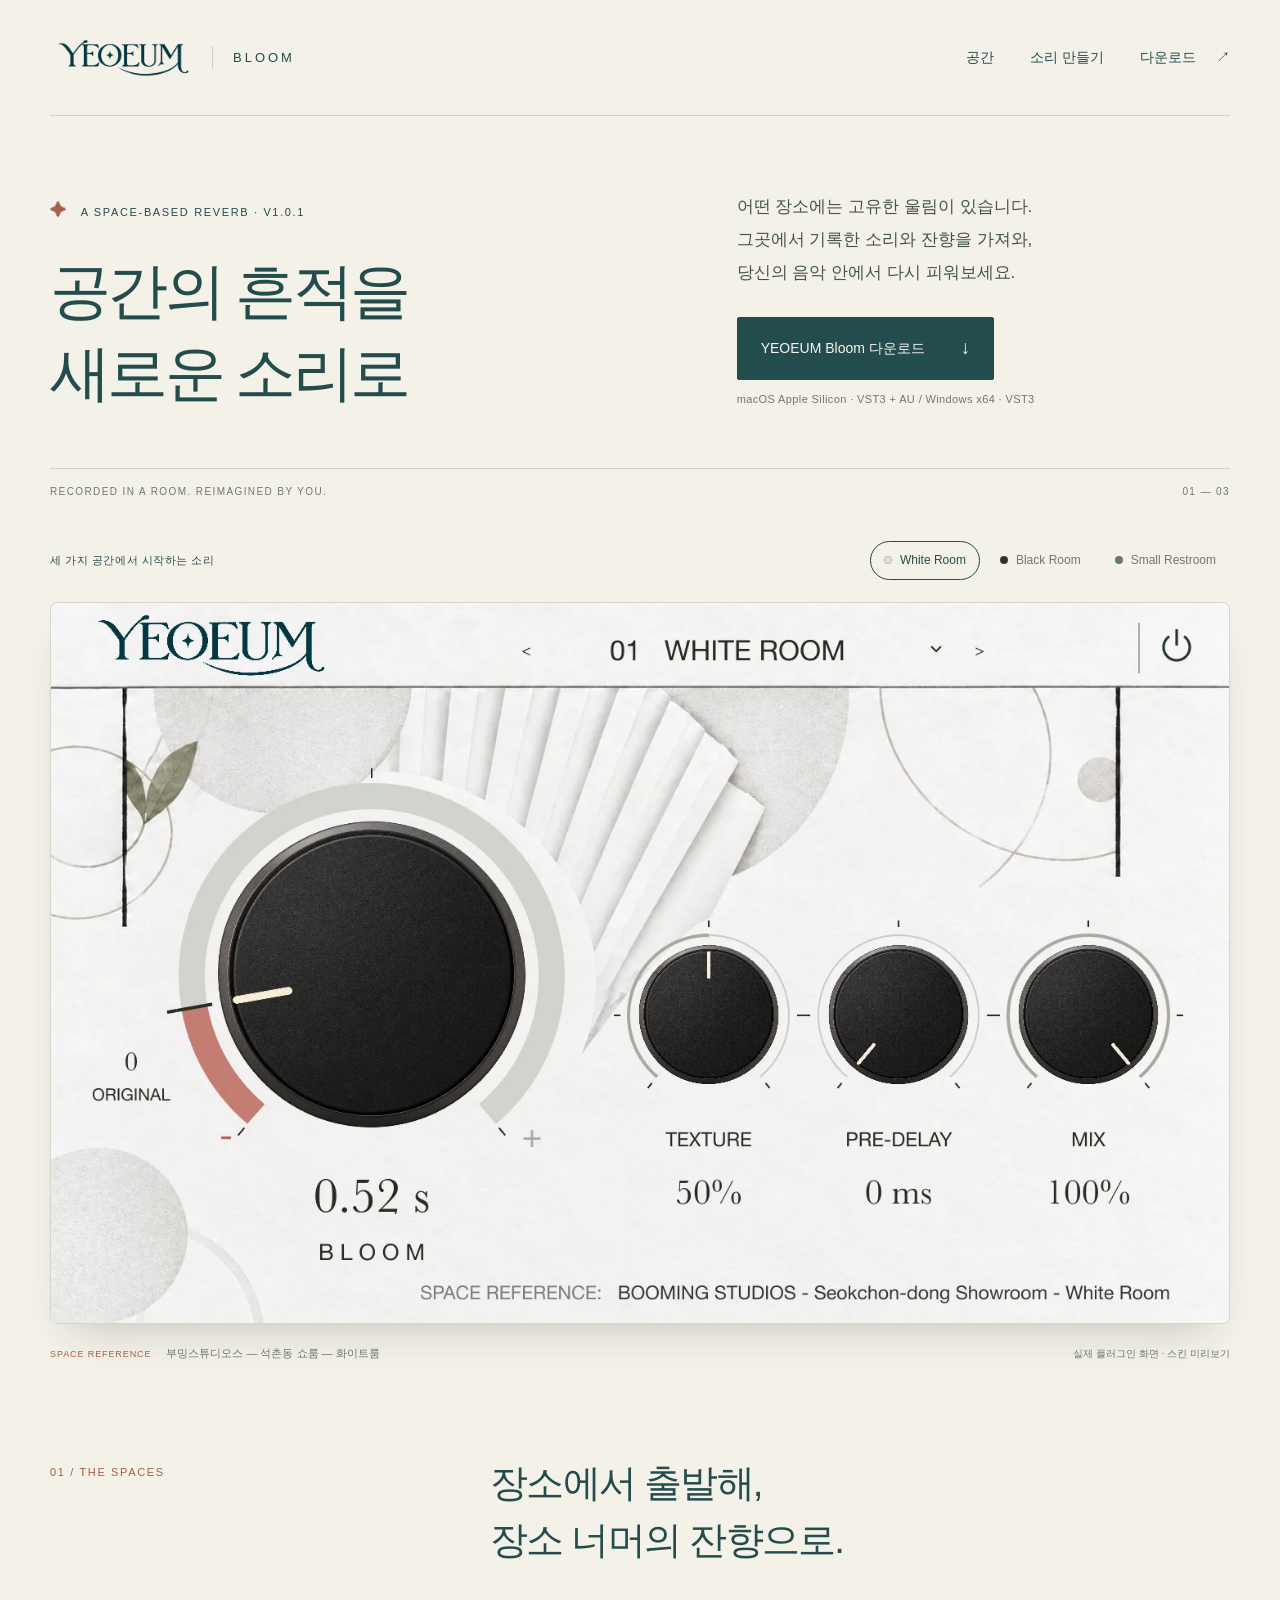
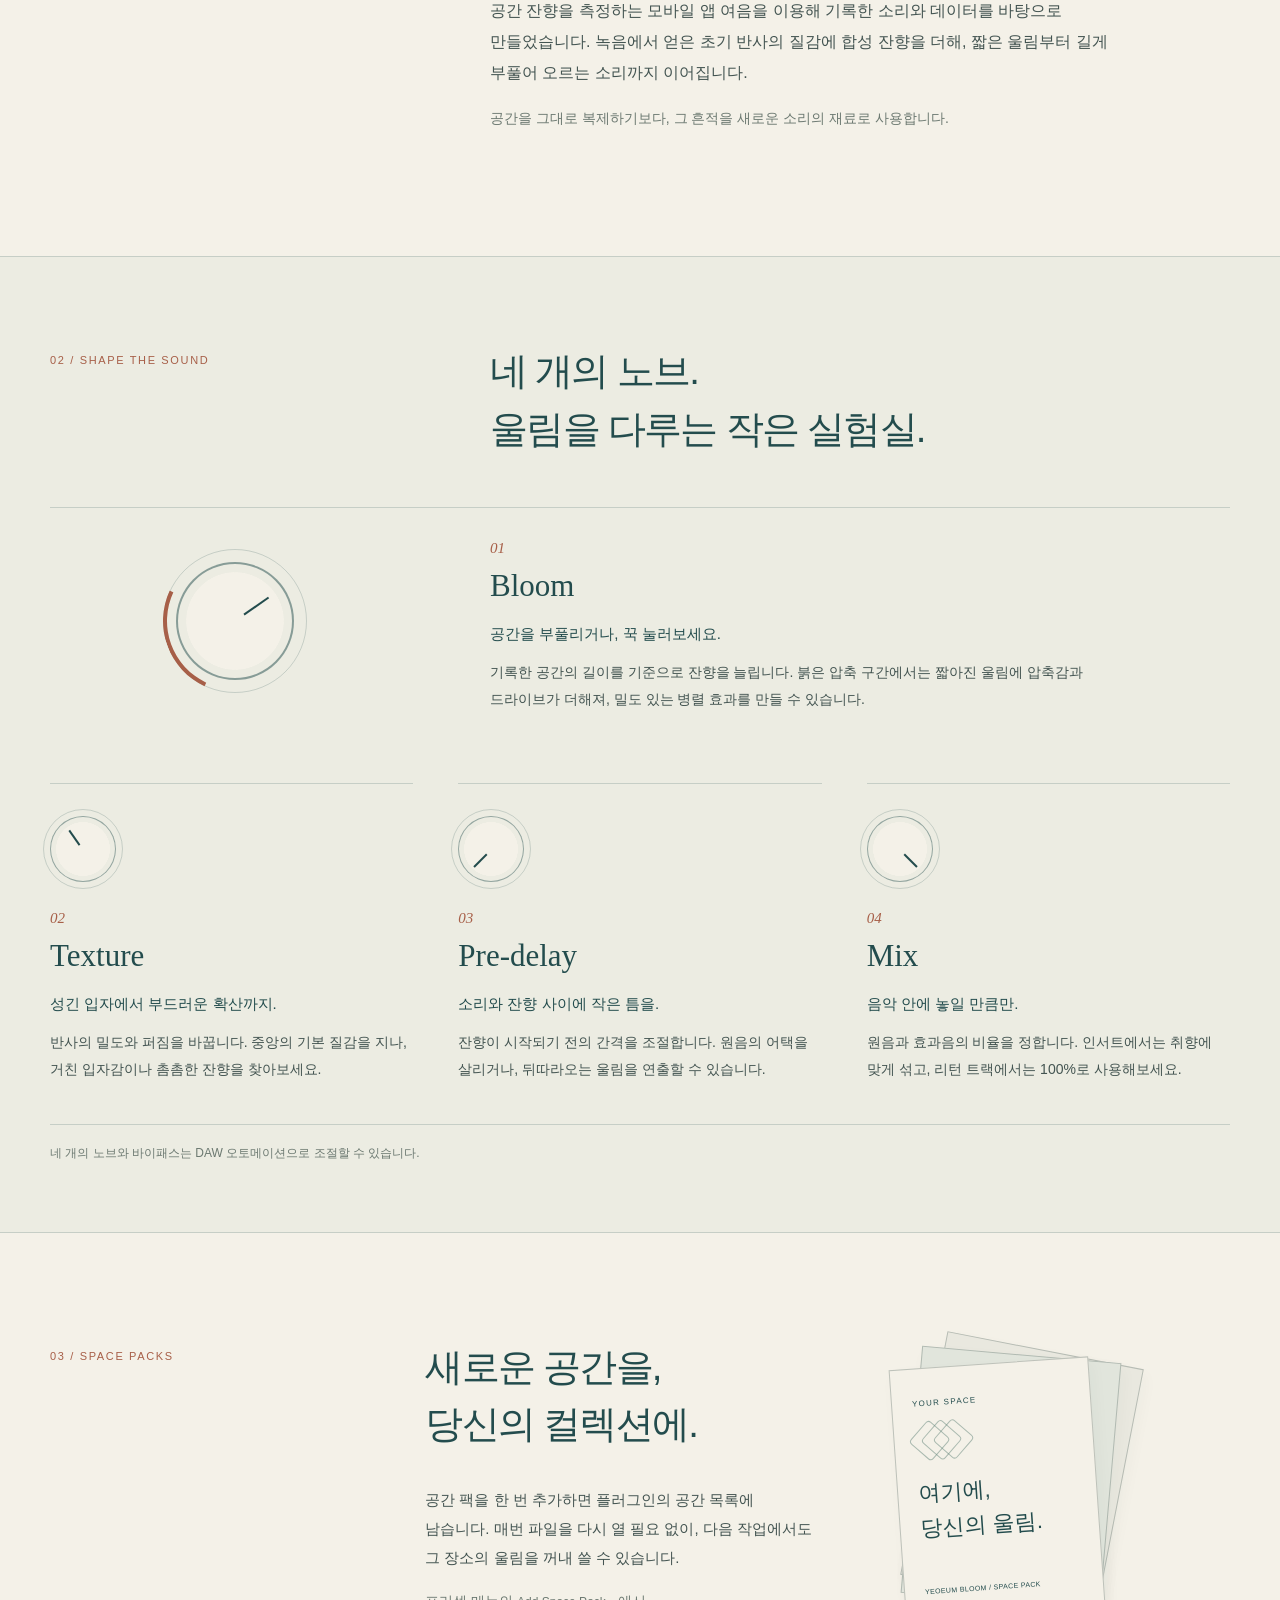
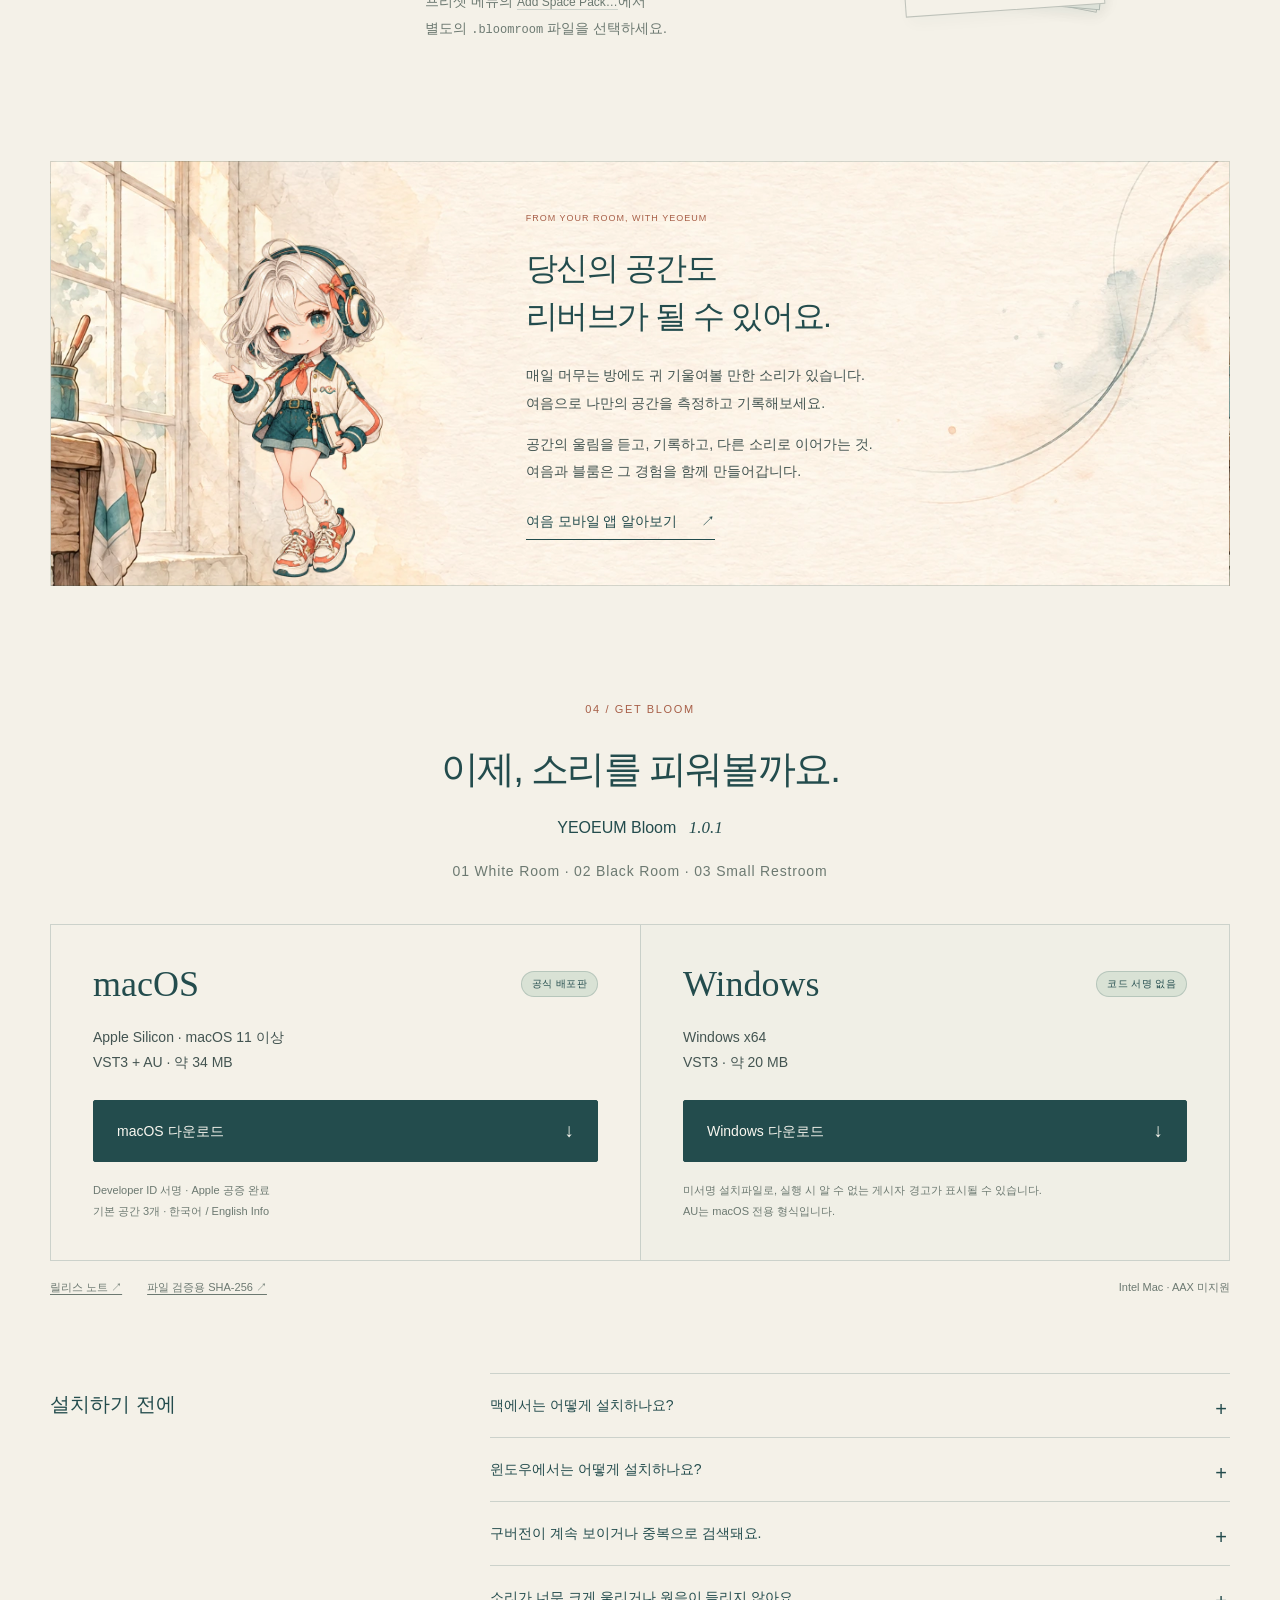
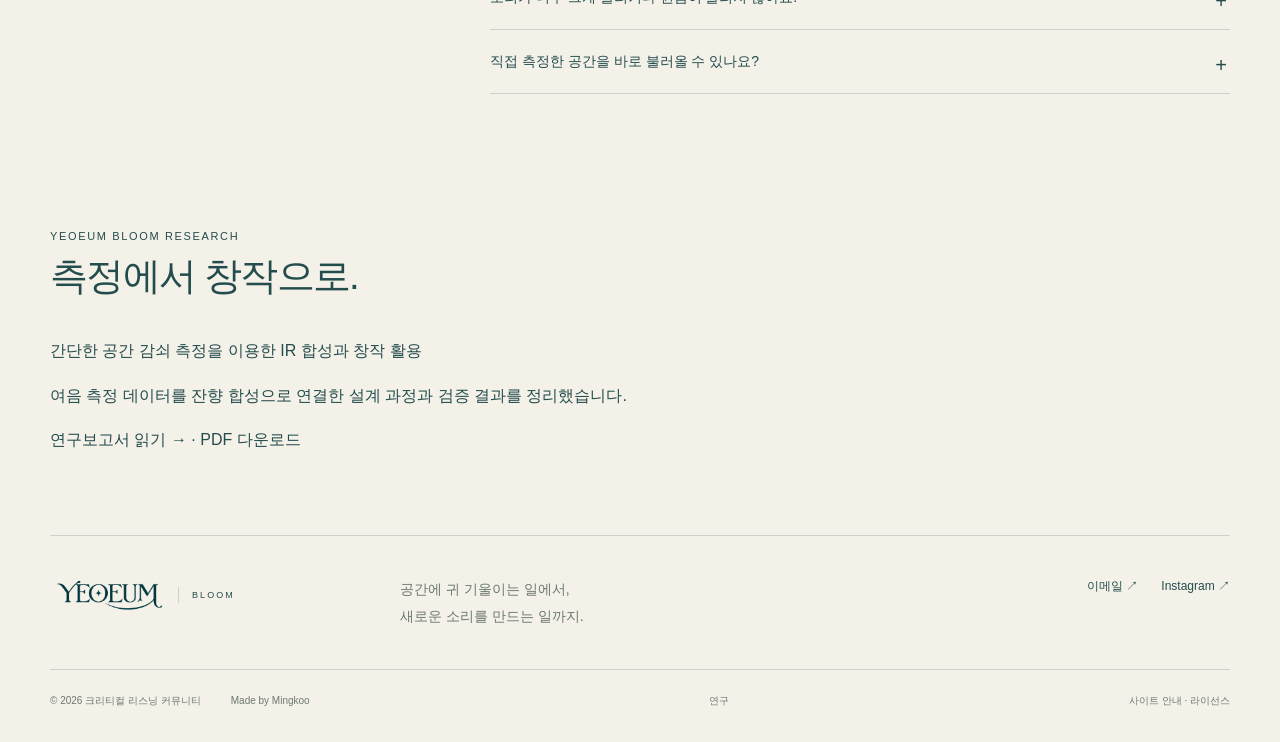
==== commit 40588d70: "Publish TRACE and BLOOM research report with PDF and related measurement report" ====
--- a/index.html
+++ b/index.html
@@ -5,11 +5,11 @@
 <meta name="description" content="공간의 흔적을 새로운 소리로. 공간 녹음과 잔향 데이터를 바탕으로 만든 하이브리드 리버브, YEOEUM Bloom.">
 <meta name="theme-color" content="#f4f1e8"><meta property="og:type" content="website"><meta property="og:title" content="YEOEUM Bloom · 공간의 흔적을 새로운 소리로"><meta property="og:description" content="세 가지 공간, 네 개의 노브. 당신의 소리 안에서 다시 피어나는 잔향."><meta property="og:image" content="https://mingkoo-code.github.io/yeoeum-bloom/assets/white-room.webp?v=1.0.1">
 <title>YEOEUM Bloom — 공간의 흔적을 새로운 소리로</title>
-<link rel="icon" href="assets/favicon.svg" type="image/svg+xml"><link rel="stylesheet" href="styles.css"><script src="site.js?v=1.0.1" defer></script>
+<link rel="icon" href="assets/favicon.svg" type="image/svg+xml"><link rel="stylesheet" href="styles.css?v=sticky-header-1"><script src="site.js?v=1.0.1" defer></script>
 </head>
 <body>
 <a class="skip" href="#main">본문으로 건너뛰기</a>
-<header class="site-header wrap"><a class="brand" href="#" aria-label="YEOEUM Bloom 홈"><img src="assets/wordmark.webp" alt="YEOEUM" width="700" height="233"><span>BLOOM</span></a><nav aria-label="주 메뉴"><a href="#spaces">공간</a><a href="#controls">소리 만들기</a><a class="nav-download" href="#download">다운로드 <span aria-hidden="true">↗</span></a></nav></header>
+<div class="header-shell"><header class="site-header wrap"><a class="brand" href="#" aria-label="YEOEUM Bloom 홈"><img src="assets/wordmark.webp" alt="YEOEUM" width="700" height="233"><span>BLOOM</span></a><nav aria-label="주 메뉴"><a href="#spaces">공간</a><a href="#controls">소리 만들기</a><a class="nav-download" href="#download">다운로드 <span aria-hidden="true">↗</span></a></nav></header></div>
 <main id="main">
 <section class="hero wrap" aria-labelledby="hero-title">
 <div class="hero-top"><div><p class="eyebrow"><span class="spark" aria-hidden="true">✦</span> A SPACE-BASED REVERB · V1.0.1</p><h1 id="hero-title">공간의 흔적을<br>새로운 소리로</h1></div><div class="hero-copy"><p>어떤 장소에는 고유한 울림이 있습니다.<br>그곳에서 기록한 소리와 잔향을 가져와,<br>당신의 음악 안에서 다시 피워보세요.</p><a class="button primary" href="#download">YEOEUM Bloom 다운로드 <span aria-hidden="true">↓</span></a><p class="micro">macOS Apple Silicon · VST3 + AU / Windows x64 · VST3</p></div></div>
@@ -30,6 +30,6 @@
 <section class="atelier wrap" aria-labelledby="atelier-title"><div class="atelier-art"><img src="assets/guide.webp" width="520" height="780" alt="헤드폰을 쓰고 인사하는 여음의 아틀리에 캐릭터" loading="lazy"></div><div class="atelier-copy"><p class="eyebrow">FROM YOUR ROOM, WITH YEOEUM</p><h2 id="atelier-title">당신의 공간도<br>리버브가 될 수 있어요.</h2><p>매일 머무는 방에도 귀 기울여볼 만한 소리가 있습니다.<br>여음으로 나만의 공간을 측정하고 기록해보세요.</p><p>공간의 울림을 듣고, 기록하고, 다른 소리로 이어가는 것.<br>여음과 블룸은 그 경험을 함께 만들어갑니다.</p><a class="text-link" href="https://mingkoo-code.github.io/yeoeum-site/">여음 모바일 앱 알아보기 <span aria-hidden="true">↗</span></a></div></section>
 <section class="download-section wrap" id="download" aria-labelledby="download-title"><div class="download-heading"><p class="section-index">04 / GET BLOOM</p><h2 id="download-title">이제, 소리를 피워볼까요.</h2><p>YEOEUM Bloom <span class="version">1.0.1</span></p><p class="quiet">01 White Room · 02 Black Room · 03 Small Restroom</p></div><div class="downloads"><article class="download-card available"><div class="download-platform"><h3>macOS</h3><span class="status">공식 배포판</span></div><p class="platform-spec">Apple Silicon · macOS 11 이상<br>VST3 + AU · 약 34 MB</p><a id="mac-download" class="button primary" href="https://github.com/mingkoo-code/yeoeum-bloom/releases/download/v1.0.1/YEOEUM-Bloom-1.0.1-macOS-AppleSilicon.pkg">macOS 다운로드 <span aria-hidden="true">↓</span></a><p class="download-detail">Developer ID 서명 · Apple 공증 완료<br>기본 공간 3개 · 한국어 / English Info</p></article><article class="download-card available"><div class="download-platform"><h3>Windows</h3><span class="status">코드 서명 없음</span></div><p class="platform-spec">Windows x64<br>VST3 · 약 20 MB</p><a id="windows-download" class="button primary" href="https://github.com/mingkoo-code/yeoeum-bloom/releases/download/v1.0.1/YEOEUM-Bloom-1.0.1-Windows-x64-Setup.exe">Windows 다운로드 <span aria-hidden="true">↓</span></a><p class="download-detail">미서명 설치파일로, 실행 시 알 수 없는 게시자 경고가 표시될 수 있습니다.<br>AU는 macOS 전용 형식입니다.</p></article></div><div class="download-meta"><a href="https://github.com/mingkoo-code/yeoeum-bloom/releases/tag/v1.0.1">릴리스 노트 ↗</a><a href="https://github.com/mingkoo-code/yeoeum-bloom/releases/download/v1.0.1/SHA256.txt">파일 검증용 SHA-256 ↗</a><span>Intel Mac · AAX 미지원</span></div>
 <div class="install-guide"><h3>설치하기 전에</h3><div><details><summary>맥에서는 어떻게 설치하나요?</summary><p>DAW를 종료한 뒤 내려받은 PKG를 실행하세요. VST3와 AU가 공용 플러그인 폴더에 함께 설치됩니다. DAW를 다시 열어 플러그인을 검색하고, 로고를 눌러 Info에서 버전 1.0.1을 확인하세요.</p><p class="paths">VST3: /Library/Audio/Plug-Ins/VST3/<br>AU: /Library/Audio/Plug-Ins/Components/</p></details><details><summary>윈도우에서는 어떻게 설치하나요?</summary><p>DAW를 종료하고 내려받은 Setup.exe를 실행하세요. 기본 설치 위치는 공용 VST3 폴더이며, 설치 화면에서 스캔 폴더를 바꿀 수 있습니다. 이 Windows 설치파일은 코드 서명이 없어 알 수 없는 게시자 경고가 표시될 수 있습니다. 파일명과 다운로드 출처를 확인해주세요.</p><p class="paths">C:\Program Files\Common Files\VST3\YEOEUM Bloom.vst3</p></details><details><summary>구버전이 계속 보이거나 중복으로 검색돼요.</summary><p>DAW를 종료하고 다른 스캔 폴더에 남은 이전 YEOEUM Bloom 복사본을 스캔 폴더 밖으로 옮긴 뒤 다시 스캔하세요. 설치파일은 다른 위치의 구버전을 자동 삭제하지 않습니다. 기존 프로젝트와 공간 팩은 별도로 보관해주세요.</p></details><details><summary>소리가 너무 크게 울리거나 원음이 들리지 않아요.</summary><p>Mix의 기본값은 리턴 트랙용 100%입니다. 악기나 오디오 트랙에 직접 넣었다면 Mix를 낮춰 원음과 섞어보세요. 노브를 더블클릭하면 해당 조절의 기본값으로 돌아갑니다.</p></details><details><summary>직접 측정한 공간을 바로 불러올 수 있나요?</summary><p>현재는 블룸용으로 제작된 .bloomroom 공간 팩을 추가할 수 있습니다. 모바일 앱의 측정 기록이나 일반 WAV 파일을 플러그인에 직접 불러오는 방식은 아닙니다. 여음 모바일 앱에서 공간을 측정하고 기록하는 방법을 먼저 살펴보세요.</p></details></div></div></section>
-</main>
-<footer class="site-footer wrap"><div class="footer-top"><a class="brand footer-brand" href="#" aria-label="처음으로"><img src="assets/wordmark.webp" width="700" height="233" alt="YEOEUM"><span>BLOOM</span></a><p>공간에 귀 기울이는 일에서,<br>새로운 소리를 만드는 일까지.</p><div class="contact-links"><a href="mailto:yeoeum@anotier.art">이메일 <span aria-hidden="true">↗</span></a><a href="https://www.instagram.com/__mingkoo/">Instagram <span aria-hidden="true">↗</span></a></div></div><div class="footer-bottom"><span>© 2026 크리티컬 리스닝 커뮤니티</span><span>Made by Mingkoo</span><a href="notices.html">사이트 안내 · 라이선스</a></div></footer>
+<section class="wrap" id="research" aria-labelledby="research-title" style="padding-top:48px;padding-bottom:64px"><p class="eyebrow">YEOEUM BLOOM RESEARCH</p><h2 id="research-title">측정에서 창작으로.</h2><p><a href="research/trace-bloom-1.0.html">간단한 공간 감쇠 측정을 이용한 IR 합성과 창작 활용</a></p><p>여음 측정 데이터를 잔향 합성으로 연결한 설계 과정과 검증 결과를 정리했습니다.</p><p><a href="research/trace-bloom-1.0.html">연구보고서 읽기 →</a> · <a href="research/YEOEUM-TRACE-BLOOM-report.pdf" download>PDF 다운로드</a></p></section></main>
+<footer class="site-footer wrap"><div class="footer-top"><a class="brand footer-brand" href="#" aria-label="처음으로"><img src="assets/wordmark.webp" width="700" height="233" alt="YEOEUM"><span>BLOOM</span></a><p>공간에 귀 기울이는 일에서,<br>새로운 소리를 만드는 일까지.</p><div class="contact-links"><a href="mailto:yeoeum@anotier.art">이메일 <span aria-hidden="true">↗</span></a><a href="https://www.instagram.com/__mingkoo/">Instagram <span aria-hidden="true">↗</span></a></div></div><div class="footer-bottom"><span>© 2026 크리티컬 리스닝 커뮤니티</span><span>Made by Mingkoo</span><a href="research/index.html">연구</a><a href="notices.html">사이트 안내 · 라이선스</a></div></footer>
 </body></html>
--- a/styles.css
+++ b/styles.css
@@ -1,7 +1,7 @@
-:root{--paper:#f4f1e8;--ink:#234c4d;--body:#435451;--muted:#6c7971;--line:#234c4d30;--rust:#a75f48;--sage:#d6ded2;--serif:Georgia,'Times New Roman',serif;--sans:-apple-system,BlinkMacSystemFont,'Apple SD Gothic Neo','Malgun Gothic',sans-serif}*{box-sizing:border-box}html{scroll-behavior:smooth;scroll-padding-top:24px}body{margin:0;background:var(--paper);color:var(--ink);font-family:var(--sans);font-size:16px;line-height:1.8;word-break:keep-all;overflow-wrap:break-word}button,a{-webkit-tap-highlight-color:transparent}a{color:inherit;text-decoration:none}button{font:inherit}a:focus-visible,button:focus-visible,summary:focus-visible,[tabindex]:focus-visible{outline:2px solid var(--rust);outline-offset:6px}img{display:block;max-width:100%;height:auto}.wrap{width:min(1180px,calc(100% - 96px));margin-inline:auto}.skip{position:absolute;top:-100px;left:20px;padding:12px 20px;background:var(--ink);color:white;z-index:5}.skip:focus{top:10px}.site-header{height:116px;display:flex;justify-content:space-between;align-items:center;border-bottom:1px solid var(--line)}.brand{display:flex;align-items:center;gap:20px;flex-shrink:0}.brand img{width:142px;height:48px;object-fit:contain}.brand span{font-size:13px;letter-spacing:.23em;border-left:1px solid var(--line);padding-left:20px}.site-header nav{display:flex;gap:36px;align-items:center;font-size:14px}.site-header nav a:hover,.text-link:hover,.contact-links a:hover{text-decoration:underline;text-underline-offset:6px}.nav-download{display:flex;gap:20px}.hero{padding-top:74px}.hero-top{display:grid;grid-template-columns:1.25fr 1fr;gap:70px;align-items:end}.eyebrow,.section-index{font-size:11px;font-weight:500;letter-spacing:.15em;margin:0;text-transform:uppercase}.spark{color:var(--rust);margin-right:8px;font-size:17px}h1,h2,h3,p{margin-top:0}h1{font-size:clamp(36px,4.8vw,65px);font-weight:400;letter-spacing:-.06em;line-height:1.32;margin:24px 0 0}h2{font-size:clamp(28px,3vw,40px);font-weight:400;letter-spacing:-.045em;line-height:1.5}h3{font-weight:400}.hero-copy{padding-bottom:3px}.hero-copy>p:first-child{font-size:17px;line-height:1.95;margin-bottom:28px;color:var(--body)}.button{display:inline-flex;align-items:center;justify-content:space-between;gap:36px;padding:15px 23px;font-size:14px;border-radius:2px;line-height:1.6;transition:background .2s,color .2s}.button.primary{background:var(--ink);color:#f9f7f0;border:1px solid var(--ink)}.button.primary:hover{background:#356360}.button span{font-size:19px}.micro{font-size:11px;letter-spacing:.035em;margin:10px 0 0;color:var(--muted)}.hero-rule{display:flex;justify-content:space-between;border-top:1px solid var(--line);margin-top:55px;padding-top:14px;color:var(--muted);font-size:10px;letter-spacing:.14em}.spaces{padding-top:40px}.space-toolbar{display:flex;justify-content:space-between;align-items:center;gap:25px;margin-bottom:22px}.space-toolbar h2{font-size:11px;letter-spacing:.05em;font-weight:500}.space-tabs{display:flex;gap:6px;align-items:center}.space-tabs button{border:1px solid transparent;padding:8px 13px;background:none;color:var(--muted);font-size:12px;cursor:pointer;display:flex;align-items:center;gap:8px;border-radius:30px;white-space:nowrap}.space-tabs button[aria-selected=true]{border-color:var(--ink);color:var(--ink)}.space-tabs button:hover{background:#234c4d08}.swatch{width:8px;height:8px;border-radius:50%;display:inline-block;border:1px solid #53615a50}.swatch.white{background:#e6e4d8}.swatch.black{background:#302f2a}.swatch.restroom{background:#607d7a}.plugin-figure{margin:0}.plugin-figure>img{width:100%;border-radius:7px;box-shadow:0 22px 42px -22px #152a2940;border:1px solid #234c4d28}.plugin-figure figcaption{display:flex;gap:15px;align-items:center;margin-top:20px;font-size:11px;color:var(--muted)}.caption-label{font-size:9px;letter-spacing:.1em;color:var(--rust)}.caption-note{margin-left:auto;font-size:10px}.space-intro{display:grid;grid-template-columns:1fr 2fr;gap:70px;margin:90px 0 110px}.section-index{color:var(--rust);padding-top:9px}.space-intro>div{max-width:650px}.space-intro h2{margin-bottom:26px}.space-intro p:not(.section-index){font-size:16px;line-height:1.95;color:var(--body)}.quiet{color:var(--muted)!important;font-size:14px!important}.controls-section{background:#dce1d660;border-block:1px solid var(--line);padding:85px 0 55px}.section-heading{display:grid;grid-template-columns:1fr 2fr;gap:70px;margin-bottom:50px}.section-heading h2{margin:0}.controls-grid{display:grid;grid-template-columns:repeat(3,1fr);gap:45px}.controls-grid article{border-top:1px solid var(--line);padding-top:32px}.controls-grid .bloom-control{grid-column:1/-1;display:grid;grid-template-columns:1fr 2fr;gap:70px;padding-bottom:25px}.bloom-control>div:last-child{max-width:650px}.control-number{font:italic 15px var(--serif);color:var(--rust);margin-bottom:9px}.controls-grid h3{font-family:var(--serif);font-size:31px;line-height:1.3;margin-bottom:14px}.controls-grid .control-sub{font-size:15px;color:var(--ink);margin-bottom:12px}.controls-grid p:last-child{font-size:14px;line-height:1.9;color:var(--body);margin-bottom:0}.dial-symbol{position:relative;width:66px;height:66px;border:1px solid #234c4d70;border-radius:50%;margin-bottom:28px;background:radial-gradient(circle,var(--paper) 59%,transparent 60%);outline:1px solid #234c4d30;outline-offset:6px}.dial-symbol span{display:block;position:absolute;left:31px;top:9px;height:18px;width:2px;background:var(--ink);transform-origin:1px 24px}.bloom-dial{width:118px;height:118px;justify-self:center;margin-top:22px;border:2px solid #234c4d80;background:radial-gradient(circle,var(--paper) 60%,transparent 61%);outline-offset:12px}.bloom-dial:after{content:'';position:absolute;inset:-15px;border:4px solid transparent;border-left-color:var(--rust);border-radius:50%;transform:rotate(-20deg)}.bloom-dial span{left:56px;top:16px;height:30px;transform-origin:1px 41px;transform:rotate(55deg)}.texture-dial span{transform:rotate(-35deg)}.delay-dial span{transform:rotate(-135deg)}.mix-dial span{transform:rotate(135deg)}.controls-foot{border-top:1px solid var(--line);margin-top:42px;padding-top:18px;font-size:12px;color:var(--muted)}.pack-section{padding-block:105px;display:grid;grid-template-columns:1fr 1.2fr 1.1fr;gap:45px;align-items:start}.pack-copy p{font-size:15px;color:var(--body);line-height:1.95}.inline-label{font-size:12px;border-bottom:1px solid var(--line)}code{font-size:12px}.pack-drawing{height:280px;position:relative;margin-left:30px;margin-top:20px}.pack-sheet{position:absolute;width:200px;height:248px;border:1px solid #53635e55;background:#e9e8df;padding:18px 20px;box-shadow:4px 6px 15px #234c4d08}.pack-sheet>span:first-child{font-size:8px;letter-spacing:.16em}.pack-sheet.back{transform:rotate(11deg);left:25px;top:-10px}.pack-sheet.middle{transform:rotate(5deg);left:14px;top:-4px;background:#e1e5dc}.pack-sheet.front{transform:rotate(-4deg);left:0;top:5px;background:var(--paper)}.pack-sheet strong{font-size:22px;font-weight:400;line-height:1.6;display:block;margin-top:20px}.sheet-bottom{position:absolute;bottom:16px;font-size:7px;letter-spacing:.05em}.room-lines{position:relative;height:30px;margin-top:10px}.room-lines i{position:absolute;border:1px solid #66867b85;width:30px;height:30px;transform:rotate(45deg);border-radius:4px}.room-lines i:nth-child(2){left:12px}.room-lines i:nth-child(3){left:24px}.atelier{position:relative;background:#f4eee2 url('assets/atelier.webp') center/cover;border:1px solid var(--line);display:grid;grid-template-columns:.8fr 1.4fr;gap:45px;overflow:hidden;min-height:420px;padding:48px 65px 0;margin-bottom:105px}.atelier-art{align-self:end;max-width:250px;margin:0 auto}.atelier-art img{width:100%;max-height:350px;object-fit:contain;object-position:bottom}.atelier-copy{padding-bottom:45px}.atelier-copy .eyebrow{color:var(--rust);font-size:9px;letter-spacing:.11em;margin-bottom:18px}.atelier h2{font-size:32px;margin-bottom:22px}.atelier p:not(.eyebrow){font-size:14px;line-height:1.95;color:var(--body)}.text-link{display:inline-flex;gap:24px;align-items:center;font-size:14px;border-bottom:1px solid var(--ink);padding-bottom:5px;margin-top:9px}.download-section{padding-bottom:85px}.download-heading{text-align:center;margin-bottom:40px}.download-heading .section-index{margin-bottom:20px}.download-heading h2{margin-bottom:17px}.download-heading>p:last-child{font-size:13px;letter-spacing:.06em}.version{font:italic 17px var(--serif);margin-left:8px}.downloads{display:grid;grid-template-columns:1fr 1fr;border:1px solid var(--line)}.download-card{padding:38px 42px}.download-card+.download-card{border-left:1px solid var(--line);background:#e6e8df50}.download-platform{display:flex;justify-content:space-between;align-items:center;gap:15px}.download-platform h3{font:36px var(--serif);margin:0}.status{font-size:10px;letter-spacing:.04em;color:var(--muted);border:1px solid var(--line);border-radius:20px;padding:3px 10px}.available .status{color:var(--ink);background:#d9e2d5}.platform-spec{font-size:14px;color:var(--body);margin:20px 0}.download-card .button{width:100%;margin:4px 0 18px}.button.disabled{background:#dce0d7;color:#6f7c73;border:1px solid transparent;justify-content:center;cursor:default}.download-detail{font-size:11px;color:var(--muted);margin:0;line-height:1.9}.download-meta{display:flex;gap:25px;font-size:11px;margin-top:17px;color:var(--muted);flex-wrap:wrap}.download-meta>span{margin-left:auto}.download-meta a{text-decoration:underline;text-underline-offset:3px}.install-guide{display:grid;grid-template-columns:1fr 2fr;gap:70px;margin-top:75px}.install-guide>h3{font-size:20px;margin-top:13px}.install-guide details{border-bottom:1px solid var(--line)}.install-guide details:first-child{border-top:1px solid var(--line)}summary{cursor:pointer;list-style:none;padding:19px 30px 19px 0;font-size:14px;position:relative}summary::-webkit-details-marker{display:none}summary:after{content:'+';position:absolute;right:3px;top:17px;font-size:20px;font-weight:300}details[open] summary:after{content:'−'}details p{font-size:13px;color:var(--body);line-height:1.95;padding-right:20px}.paths{font-size:11px!important;overflow-wrap:anywhere;word-break:normal}.site-footer{padding-top:40px;border-top:1px solid var(--line)}.footer-top{display:grid;grid-template-columns:1fr 1.5fr 1fr;gap:30px;align-items:start;padding-bottom:40px}.footer-brand img{width:115px;height:38px}.footer-brand{gap:13px}.footer-brand span{font-size:9px;padding-left:13px}.footer-top>p{font-size:14px;color:var(--muted);line-height:1.9;margin:0}.contact-links{justify-self:end;display:flex;gap:23px;font-size:12px}.contact-links a{white-space:nowrap}.footer-bottom{display:flex;gap:30px;border-top:1px solid var(--line);padding:22px 0 32px;font-size:10px;color:var(--muted)}.footer-bottom>a{margin-left:auto}.notice-page{max-width:760px;padding-block:65px}.notice-page h1{font-size:40px;margin:0 0 42px}.notice-page h2{font-size:22px;margin:40px 0 14px}.notice-page p,.notice-page li{font-size:14px;color:var(--body)}.notice-page a{text-decoration:underline;text-underline-offset:4px}
+:root{--header-height:116px;--paper:#f4f1e8;--ink:#234c4d;--body:#435451;--muted:#6c7971;--line:#234c4d30;--rust:#a75f48;--sage:#d6ded2;--serif:Georgia,'Times New Roman',serif;--sans:-apple-system,BlinkMacSystemFont,'Apple SD Gothic Neo','Malgun Gothic',sans-serif}*{box-sizing:border-box}html{scroll-behavior:smooth;scroll-padding-top:calc(var(--header-height) + 24px)}body{margin:0;background:var(--paper);color:var(--ink);font-family:var(--sans);font-size:16px;line-height:1.8;word-break:keep-all;overflow-wrap:break-word}button,a{-webkit-tap-highlight-color:transparent}a{color:inherit;text-decoration:none}button{font:inherit}a:focus-visible,button:focus-visible,summary:focus-visible,[tabindex]:focus-visible{outline:2px solid var(--rust);outline-offset:6px}img{display:block;max-width:100%;height:auto}.wrap{width:min(1180px,calc(100% - 96px));margin-inline:auto}.skip{position:absolute;top:-100px;left:20px;padding:12px 20px;background:var(--ink);color:white;z-index:30}.skip:focus{top:10px}.header-shell{position:sticky;top:0;z-index:20;background:var(--paper)}.site-header{height:var(--header-height);display:flex;justify-content:space-between;align-items:center;border-bottom:1px solid var(--line)}.brand{display:flex;align-items:center;gap:20px;flex-shrink:0}.brand img{width:142px;height:48px;object-fit:contain}.brand span{font-size:13px;letter-spacing:.23em;border-left:1px solid var(--line);padding-left:20px}.site-header nav{display:flex;gap:36px;align-items:center;font-size:14px}.site-header nav a:hover,.text-link:hover,.contact-links a:hover{text-decoration:underline;text-underline-offset:6px}.nav-download{display:flex;gap:20px}.hero{padding-top:74px}.hero-top{display:grid;grid-template-columns:1.25fr 1fr;gap:70px;align-items:end}.eyebrow,.section-index{font-size:11px;font-weight:500;letter-spacing:.15em;margin:0;text-transform:uppercase}.spark{color:var(--rust);margin-right:8px;font-size:17px}h1,h2,h3,p{margin-top:0}h1{font-size:clamp(36px,4.8vw,65px);font-weight:400;letter-spacing:-.06em;line-height:1.32;margin:24px 0 0}h2{font-size:clamp(28px,3vw,40px);font-weight:400;letter-spacing:-.045em;line-height:1.5}h3{font-weight:400}.hero-copy{padding-bottom:3px}.hero-copy>p:first-child{font-size:17px;line-height:1.95;margin-bottom:28px;color:var(--body)}.button{display:inline-flex;align-items:center;justify-content:space-between;gap:36px;padding:15px 23px;font-size:14px;border-radius:2px;line-height:1.6;transition:background .2s,color .2s}.button.primary{background:var(--ink);color:#f9f7f0;border:1px solid var(--ink)}.button.primary:hover{background:#356360}.button span{font-size:19px}.micro{font-size:11px;letter-spacing:.035em;margin:10px 0 0;color:var(--muted)}.hero-rule{display:flex;justify-content:space-between;border-top:1px solid var(--line);margin-top:55px;padding-top:14px;color:var(--muted);font-size:10px;letter-spacing:.14em}.spaces{padding-top:40px}.space-toolbar{display:flex;justify-content:space-between;align-items:center;gap:25px;margin-bottom:22px}.space-toolbar h2{font-size:11px;letter-spacing:.05em;font-weight:500}.space-tabs{display:flex;gap:6px;align-items:center}.space-tabs button{border:1px solid transparent;padding:8px 13px;background:none;color:var(--muted);font-size:12px;cursor:pointer;display:flex;align-items:center;gap:8px;border-radius:30px;white-space:nowrap}.space-tabs button[aria-selected=true]{border-color:var(--ink);color:var(--ink)}.space-tabs button:hover{background:#234c4d08}.swatch{width:8px;height:8px;border-radius:50%;display:inline-block;border:1px solid #53615a50}.swatch.white{background:#e6e4d8}.swatch.black{background:#302f2a}.swatch.restroom{background:#607d7a}.plugin-figure{margin:0}.plugin-figure>img{width:100%;border-radius:7px;box-shadow:0 22px 42px -22px #152a2940;border:1px solid #234c4d28}.plugin-figure figcaption{display:flex;gap:15px;align-items:center;margin-top:20px;font-size:11px;color:var(--muted)}.caption-label{font-size:9px;letter-spacing:.1em;color:var(--rust)}.caption-note{margin-left:auto;font-size:10px}.space-intro{display:grid;grid-template-columns:1fr 2fr;gap:70px;margin:90px 0 110px}.section-index{color:var(--rust);padding-top:9px}.space-intro>div{max-width:650px}.space-intro h2{margin-bottom:26px}.space-intro p:not(.section-index){font-size:16px;line-height:1.95;color:var(--body)}.quiet{color:var(--muted)!important;font-size:14px!important}.controls-section{background:#dce1d660;border-block:1px solid var(--line);padding:85px 0 55px}.section-heading{display:grid;grid-template-columns:1fr 2fr;gap:70px;margin-bottom:50px}.section-heading h2{margin:0}.controls-grid{display:grid;grid-template-columns:repeat(3,1fr);gap:45px}.controls-grid article{border-top:1px solid var(--line);padding-top:32px}.controls-grid .bloom-control{grid-column:1/-1;display:grid;grid-template-columns:1fr 2fr;gap:70px;padding-bottom:25px}.bloom-control>div:last-child{max-width:650px}.control-number{font:italic 15px var(--serif);color:var(--rust);margin-bottom:9px}.controls-grid h3{font-family:var(--serif);font-size:31px;line-height:1.3;margin-bottom:14px}.controls-grid .control-sub{font-size:15px;color:var(--ink);margin-bottom:12px}.controls-grid p:last-child{font-size:14px;line-height:1.9;color:var(--body);margin-bottom:0}.dial-symbol{position:relative;width:66px;height:66px;border:1px solid #234c4d70;border-radius:50%;margin-bottom:28px;background:radial-gradient(circle,var(--paper) 59%,transparent 60%);outline:1px solid #234c4d30;outline-offset:6px}.dial-symbol span{display:block;position:absolute;left:31px;top:9px;height:18px;width:2px;background:var(--ink);transform-origin:1px 24px}.bloom-dial{width:118px;height:118px;justify-self:center;margin-top:22px;border:2px solid #234c4d80;background:radial-gradient(circle,var(--paper) 60%,transparent 61%);outline-offset:12px}.bloom-dial:after{content:'';position:absolute;inset:-15px;border:4px solid transparent;border-left-color:var(--rust);border-radius:50%;transform:rotate(-20deg)}.bloom-dial span{left:56px;top:16px;height:30px;transform-origin:1px 41px;transform:rotate(55deg)}.texture-dial span{transform:rotate(-35deg)}.delay-dial span{transform:rotate(-135deg)}.mix-dial span{transform:rotate(135deg)}.controls-foot{border-top:1px solid var(--line);margin-top:42px;padding-top:18px;font-size:12px;color:var(--muted)}.pack-section{padding-block:105px;display:grid;grid-template-columns:1fr 1.2fr 1.1fr;gap:45px;align-items:start}.pack-copy p{font-size:15px;color:var(--body);line-height:1.95}.inline-label{font-size:12px;border-bottom:1px solid var(--line)}code{font-size:12px}.pack-drawing{height:280px;position:relative;margin-left:30px;margin-top:20px}.pack-sheet{position:absolute;width:200px;height:248px;border:1px solid #53635e55;background:#e9e8df;padding:18px 20px;box-shadow:4px 6px 15px #234c4d08}.pack-sheet>span:first-child{font-size:8px;letter-spacing:.16em}.pack-sheet.back{transform:rotate(11deg);left:25px;top:-10px}.pack-sheet.middle{transform:rotate(5deg);left:14px;top:-4px;background:#e1e5dc}.pack-sheet.front{transform:rotate(-4deg);left:0;top:5px;background:var(--paper)}.pack-sheet strong{font-size:22px;font-weight:400;line-height:1.6;display:block;margin-top:20px}.sheet-bottom{position:absolute;bottom:16px;font-size:7px;letter-spacing:.05em}.room-lines{position:relative;height:30px;margin-top:10px}.room-lines i{position:absolute;border:1px solid #66867b85;width:30px;height:30px;transform:rotate(45deg);border-radius:4px}.room-lines i:nth-child(2){left:12px}.room-lines i:nth-child(3){left:24px}.atelier{position:relative;background:#f4eee2 url('assets/atelier.webp') center/cover;border:1px solid var(--line);display:grid;grid-template-columns:.8fr 1.4fr;gap:45px;overflow:hidden;min-height:420px;padding:48px 65px 0;margin-bottom:105px}.atelier-art{align-self:end;max-width:250px;margin:0 auto}.atelier-art img{width:100%;max-height:350px;object-fit:contain;object-position:bottom}.atelier-copy{padding-bottom:45px}.atelier-copy .eyebrow{color:var(--rust);font-size:9px;letter-spacing:.11em;margin-bottom:18px}.atelier h2{font-size:32px;margin-bottom:22px}.atelier p:not(.eyebrow){font-size:14px;line-height:1.95;color:var(--body)}.text-link{display:inline-flex;gap:24px;align-items:center;font-size:14px;border-bottom:1px solid var(--ink);padding-bottom:5px;margin-top:9px}.download-section{padding-bottom:85px}.download-heading{text-align:center;margin-bottom:40px}.download-heading .section-index{margin-bottom:20px}.download-heading h2{margin-bottom:17px}.download-heading>p:last-child{font-size:13px;letter-spacing:.06em}.version{font:italic 17px var(--serif);margin-left:8px}.downloads{display:grid;grid-template-columns:1fr 1fr;border:1px solid var(--line)}.download-card{padding:38px 42px}.download-card+.download-card{border-left:1px solid var(--line);background:#e6e8df50}.download-platform{display:flex;justify-content:space-between;align-items:center;gap:15px}.download-platform h3{font:36px var(--serif);margin:0}.status{font-size:10px;letter-spacing:.04em;color:var(--muted);border:1px solid var(--line);border-radius:20px;padding:3px 10px}.available .status{color:var(--ink);background:#d9e2d5}.platform-spec{font-size:14px;color:var(--body);margin:20px 0}.download-card .button{width:100%;margin:4px 0 18px}.button.disabled{background:#dce0d7;color:#6f7c73;border:1px solid transparent;justify-content:center;cursor:default}.download-detail{font-size:11px;color:var(--muted);margin:0;line-height:1.9}.download-meta{display:flex;gap:25px;font-size:11px;margin-top:17px;color:var(--muted);flex-wrap:wrap}.download-meta>span{margin-left:auto}.download-meta a{text-decoration:underline;text-underline-offset:3px}.install-guide{display:grid;grid-template-columns:1fr 2fr;gap:70px;margin-top:75px}.install-guide>h3{font-size:20px;margin-top:13px}.install-guide details{border-bottom:1px solid var(--line)}.install-guide details:first-child{border-top:1px solid var(--line)}summary{cursor:pointer;list-style:none;padding:19px 30px 19px 0;font-size:14px;position:relative}summary::-webkit-details-marker{display:none}summary:after{content:'+';position:absolute;right:3px;top:17px;font-size:20px;font-weight:300}details[open] summary:after{content:'−'}details p{font-size:13px;color:var(--body);line-height:1.95;padding-right:20px}.paths{font-size:11px!important;overflow-wrap:anywhere;word-break:normal}.site-footer{padding-top:40px;border-top:1px solid var(--line)}.footer-top{display:grid;grid-template-columns:1fr 1.5fr 1fr;gap:30px;align-items:start;padding-bottom:40px}.footer-brand img{width:115px;height:38px}.footer-brand{gap:13px}.footer-brand span{font-size:9px;padding-left:13px}.footer-top>p{font-size:14px;color:var(--muted);line-height:1.9;margin:0}.contact-links{justify-self:end;display:flex;gap:23px;font-size:12px}.contact-links a{white-space:nowrap}.footer-bottom{display:flex;gap:30px;border-top:1px solid var(--line);padding:22px 0 32px;font-size:10px;color:var(--muted)}.footer-bottom>a{margin-left:auto}.notice-page{max-width:760px;padding-block:65px}.notice-page h1{font-size:40px;margin:0 0 42px}.notice-page h2{font-size:22px;margin:40px 0 14px}.notice-page p,.notice-page li{font-size:14px;color:var(--body)}.notice-page a{text-decoration:underline;text-underline-offset:4px}
 @media(min-width:1450px){.hero-top{gap:110px}.hero-copy{padding-left:40px}}
 @media(max-width:950px){.wrap{width:calc(100% - 56px)}.hero-top{gap:35px}.hero-copy>p:first-child{font-size:15px}.hero-top h1{font-size:46px}.space-toolbar{align-items:flex-start;flex-direction:column;gap:13px}.space-intro,.section-heading,.install-guide{grid-template-columns:1fr 2fr;gap:35px}.pack-section{grid-template-columns:1fr 1.5fr;gap:30px}.pack-section>.section-index{grid-column:1/-1}.pack-drawing{justify-self:center;min-width:240px}.atelier{padding:35px 30px 0;gap:25px}.atelier h2{font-size:29px}.atelier p br{display:none}.download-card{padding:30px}.footer-top{grid-template-columns:1fr 1fr}.contact-links{grid-column:2;justify-self:start}.footer-top>p{grid-column:2}.footer-brand{grid-row:1/3}.controls-grid{gap:25px}.controls-grid .bloom-control{gap:35px}}
-@media(max-width:620px){.wrap{width:calc(100% - 40px)}.site-header{height:86px}.brand{gap:10px}.brand img{width:110px;height:37px}.brand span{font-size:9px;padding-left:10px;letter-spacing:.16em}.site-header nav{gap:14px;font-size:12px}.site-header nav>a:not(.nav-download){display:none}.nav-download{gap:8px}.hero{padding-top:44px}.hero-top{grid-template-columns:1fr;gap:27px}.eyebrow{font-size:9px}.hero-top h1{font-size:43px;margin-top:20px;line-height:1.4}.hero-copy>p:first-child{font-size:15px;margin-bottom:22px}.hero-copy .button{width:100%}.micro{text-align:center;font-size:10px}.hero-rule{margin-top:32px;font-size:7px;padding-top:11px}.spaces{padding-top:28px}.space-toolbar{gap:16px}.space-toolbar h2{font-size:11px}.space-tabs{width:100%;gap:3px;justify-content:space-between}.space-tabs button{font-size:10px;padding:6px 8px;gap:5px}.swatch{width:6px;height:6px}.plugin-figure>img{border-radius:3px}.plugin-figure figcaption{gap:6px;flex-wrap:wrap;margin-top:13px;font-size:10px}.caption-label{font-size:8px;letter-spacing:.04em}.caption-note{margin-left:0;flex-basis:100%;font-size:9px}.space-intro{grid-template-columns:1fr;gap:22px;margin:53px 0 58px}.space-intro h2{font-size:30px;margin-bottom:22px}.space-intro p:not(.section-index){font-size:14px}.quiet{font-size:13px!important}.controls-section{padding:48px 0 30px}.section-heading{grid-template-columns:1fr;gap:20px;margin-bottom:30px}.section-heading h2{font-size:28px}.controls-grid{grid-template-columns:1fr;gap:28px}.controls-grid article{display:grid;grid-template-columns:70px 1fr;column-gap:23px;padding-top:25px}.controls-grid article>.dial-symbol{grid-column:1;grid-row:1/5;margin:19px 0 0 4px;width:54px;height:54px}.dial-symbol span{left:25px;top:7px;height:15px;transform-origin:1px 20px}.controls-grid article>p,.controls-grid article>h3{grid-column:2}.controls-grid article h3{font-size:28px}.controls-grid article .control-number{margin-bottom:5px}.controls-grid article .control-sub{font-size:14px}.controls-grid article p:last-child{font-size:13px}.controls-grid .bloom-control{display:grid;grid-template-columns:70px 1fr;gap:23px;grid-column:auto;padding-bottom:0}.controls-grid .bloom-control>.bloom-dial{width:54px;height:54px;outline-offset:6px;margin-top:28px}.bloom-dial:after{inset:-8px;border-width:3px}.bloom-dial span{left:25px;top:7px;height:15px;transform-origin:1px 20px}.controls-foot{font-size:11px;margin-top:30px}.pack-section{padding-block:55px;grid-template-columns:1fr;gap:22px}.pack-section>.section-index{grid-column:auto}.pack-copy h2{font-size:30px}.pack-copy p{font-size:14px}.pack-drawing{height:265px;margin:15px 0 0;min-width:220px}.atelier{display:flex;flex-direction:column-reverse;gap:5px;padding:30px 25px 0;margin-bottom:55px;background-position:42% center}.atelier-copy{padding-bottom:0}.atelier .eyebrow{font-size:8px}.atelier h2{font-size:28px}.atelier p:not(.eyebrow){font-size:13px}.atelier-art{max-width:170px;margin:15px auto 0}.atelier-art img{max-height:255px}.download-section{padding-bottom:50px}.download-heading h2{font-size:28px}.downloads{grid-template-columns:1fr}.download-card{padding:28px 25px}.download-card+.download-card{border-left:0;border-top:1px solid var(--line)}.download-platform h3{font-size:32px}.download-detail{font-size:11px}.download-meta{gap:16px;font-size:10px}.download-meta>span{margin-left:0;width:100%}.install-guide{grid-template-columns:1fr;gap:10px;margin-top:35px}.install-guide>h3{font-size:20px}.install-guide summary{font-size:13px}.site-footer{padding-top:30px}.footer-top{display:flex;flex-wrap:wrap;gap:25px;padding-bottom:30px}.footer-brand{width:100%}.footer-top>p{font-size:12px;flex:1}.contact-links{font-size:11px;flex-direction:column;gap:10px}.footer-bottom{flex-wrap:wrap;gap:5px 18px;font-size:9px}.footer-bottom>a{margin-left:0;width:100%}.notice-page{padding-block:42px}.notice-page h1{font-size:32px}}
+@media(max-width:620px){:root{--header-height:86px}.wrap{width:calc(100% - 40px)}.site-header{height:86px}.brand{gap:10px}.brand img{width:110px;height:37px}.brand span{font-size:9px;padding-left:10px;letter-spacing:.16em}.site-header nav{gap:14px;font-size:12px}.site-header nav>a:not(.nav-download){display:none}.nav-download{gap:8px}.hero{padding-top:44px}.hero-top{grid-template-columns:1fr;gap:27px}.eyebrow{font-size:9px}.hero-top h1{font-size:43px;margin-top:20px;line-height:1.4}.hero-copy>p:first-child{font-size:15px;margin-bottom:22px}.hero-copy .button{width:100%}.micro{text-align:center;font-size:10px}.hero-rule{margin-top:32px;font-size:7px;padding-top:11px}.spaces{padding-top:28px}.space-toolbar{gap:16px}.space-toolbar h2{font-size:11px}.space-tabs{width:100%;gap:3px;justify-content:space-between}.space-tabs button{font-size:10px;padding:6px 8px;gap:5px}.swatch{width:6px;height:6px}.plugin-figure>img{border-radius:3px}.plugin-figure figcaption{gap:6px;flex-wrap:wrap;margin-top:13px;font-size:10px}.caption-label{font-size:8px;letter-spacing:.04em}.caption-note{margin-left:0;flex-basis:100%;font-size:9px}.space-intro{grid-template-columns:1fr;gap:22px;margin:53px 0 58px}.space-intro h2{font-size:30px;margin-bottom:22px}.space-intro p:not(.section-index){font-size:14px}.quiet{font-size:13px!important}.controls-section{padding:48px 0 30px}.section-heading{grid-template-columns:1fr;gap:20px;margin-bottom:30px}.section-heading h2{font-size:28px}.controls-grid{grid-template-columns:1fr;gap:28px}.controls-grid article{display:grid;grid-template-columns:70px 1fr;column-gap:23px;padding-top:25px}.controls-grid article>.dial-symbol{grid-column:1;grid-row:1/5;margin:19px 0 0 4px;width:54px;height:54px}.dial-symbol span{left:25px;top:7px;height:15px;transform-origin:1px 20px}.controls-grid article>p,.controls-grid article>h3{grid-column:2}.controls-grid article h3{font-size:28px}.controls-grid article .control-number{margin-bottom:5px}.controls-grid article .control-sub{font-size:14px}.controls-grid article p:last-child{font-size:13px}.controls-grid .bloom-control{display:grid;grid-template-columns:70px 1fr;gap:23px;grid-column:auto;padding-bottom:0}.controls-grid .bloom-control>.bloom-dial{width:54px;height:54px;outline-offset:6px;margin-top:28px}.bloom-dial:after{inset:-8px;border-width:3px}.bloom-dial span{left:25px;top:7px;height:15px;transform-origin:1px 20px}.controls-foot{font-size:11px;margin-top:30px}.pack-section{padding-block:55px;grid-template-columns:1fr;gap:22px}.pack-section>.section-index{grid-column:auto}.pack-copy h2{font-size:30px}.pack-copy p{font-size:14px}.pack-drawing{height:265px;margin:15px 0 0;min-width:220px}.atelier{display:flex;flex-direction:column-reverse;gap:5px;padding:30px 25px 0;margin-bottom:55px;background-position:42% center}.atelier-copy{padding-bottom:0}.atelier .eyebrow{font-size:8px}.atelier h2{font-size:28px}.atelier p:not(.eyebrow){font-size:13px}.atelier-art{max-width:170px;margin:15px auto 0}.atelier-art img{max-height:255px}.download-section{padding-bottom:50px}.download-heading h2{font-size:28px}.downloads{grid-template-columns:1fr}.download-card{padding:28px 25px}.download-card+.download-card{border-left:0;border-top:1px solid var(--line)}.download-platform h3{font-size:32px}.download-detail{font-size:11px}.download-meta{gap:16px;font-size:10px}.download-meta>span{margin-left:0;width:100%}.install-guide{grid-template-columns:1fr;gap:10px;margin-top:35px}.install-guide>h3{font-size:20px}.install-guide summary{font-size:13px}.site-footer{padding-top:30px}.footer-top{display:flex;flex-wrap:wrap;gap:25px;padding-bottom:30px}.footer-brand{width:100%}.footer-top>p{font-size:12px;flex:1}.contact-links{font-size:11px;flex-direction:column;gap:10px}.footer-bottom{flex-wrap:wrap;gap:5px 18px;font-size:9px}.footer-bottom>a{margin-left:0;width:100%}.notice-page{padding-block:42px}.notice-page h1{font-size:32px}}
 @media(prefers-reduced-motion:reduce){html{scroll-behavior:auto}*{transition:none!important}}
 
 @media(min-width:621px) and (max-width:800px){.hero-top{grid-template-columns:1fr;gap:30px}.hero-copy{display:grid;grid-template-columns:1fr 1fr;gap:0 25px;align-items:start}.hero-copy>p:first-child{grid-row:1/3;margin-bottom:0}.hero-copy .button{gap:15px;font-size:12px}.hero-copy .micro{grid-column:2}.hero-rule{margin-top:36px}}
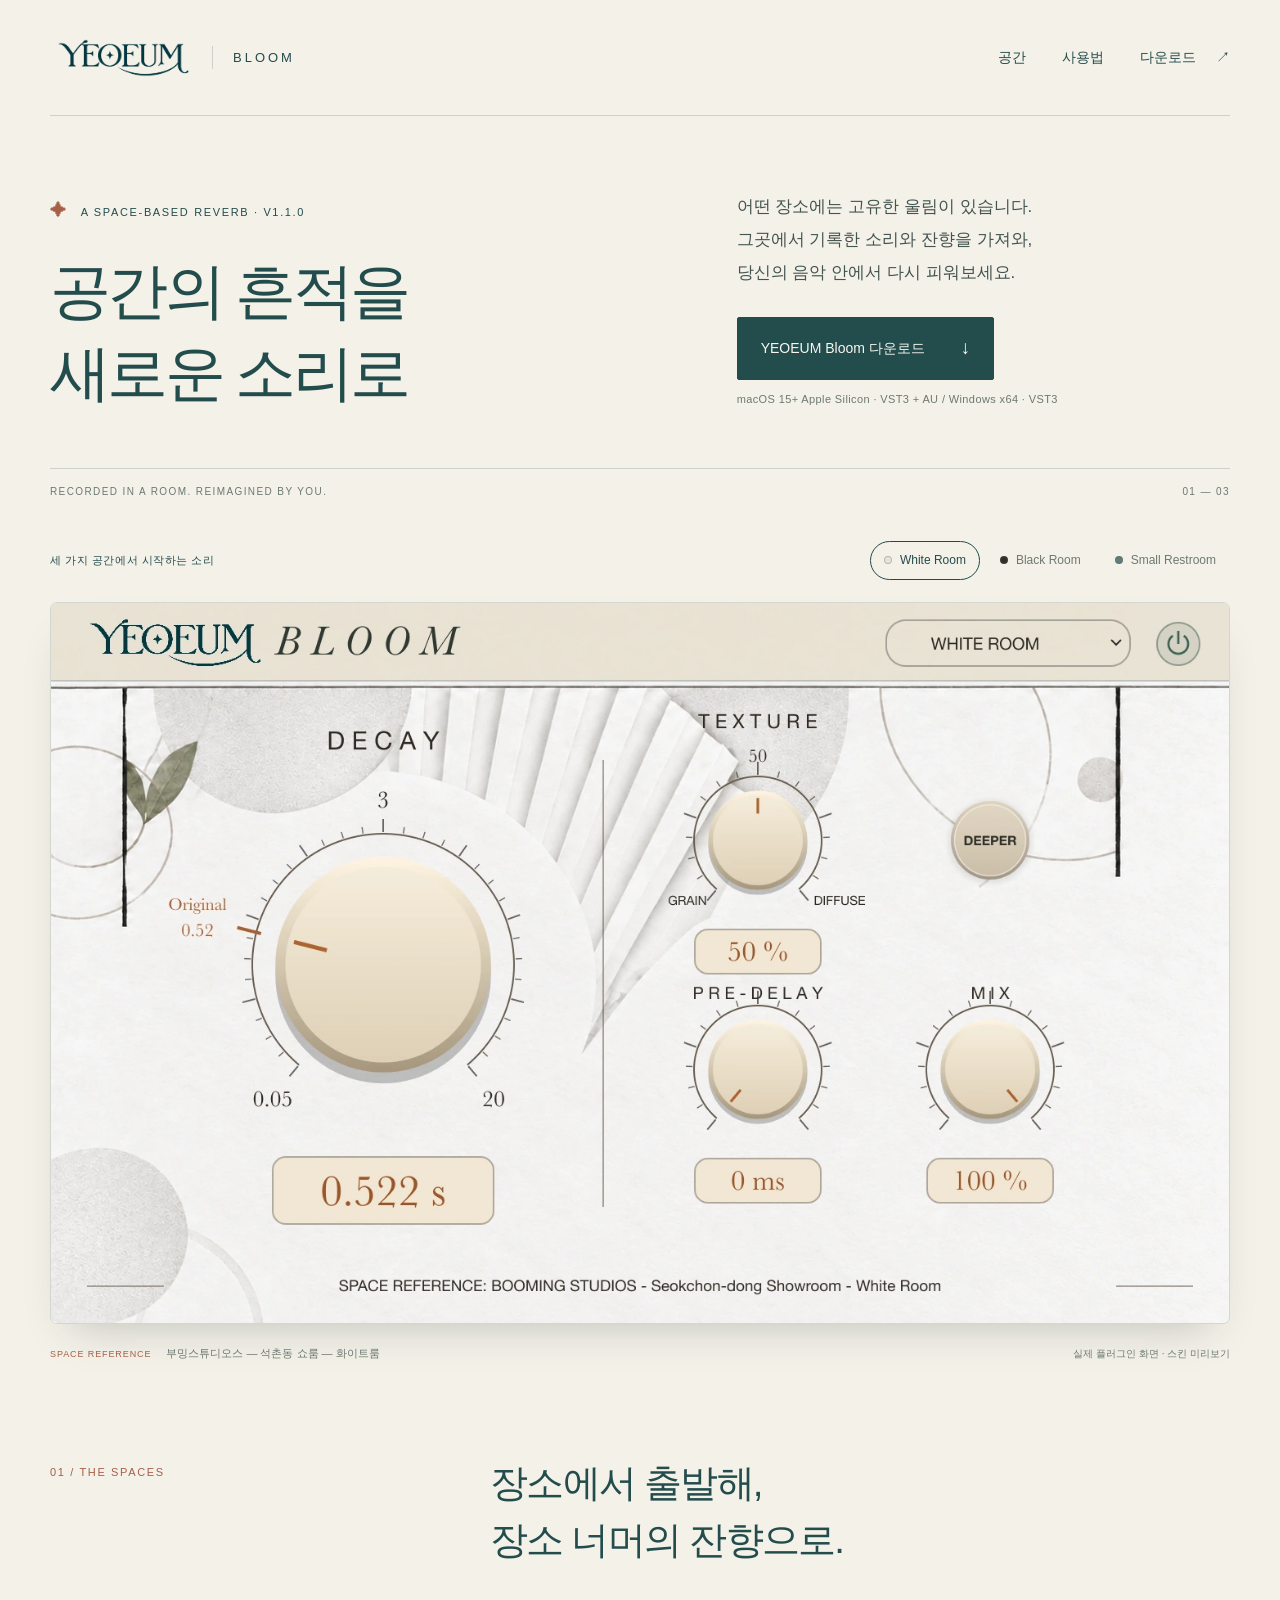
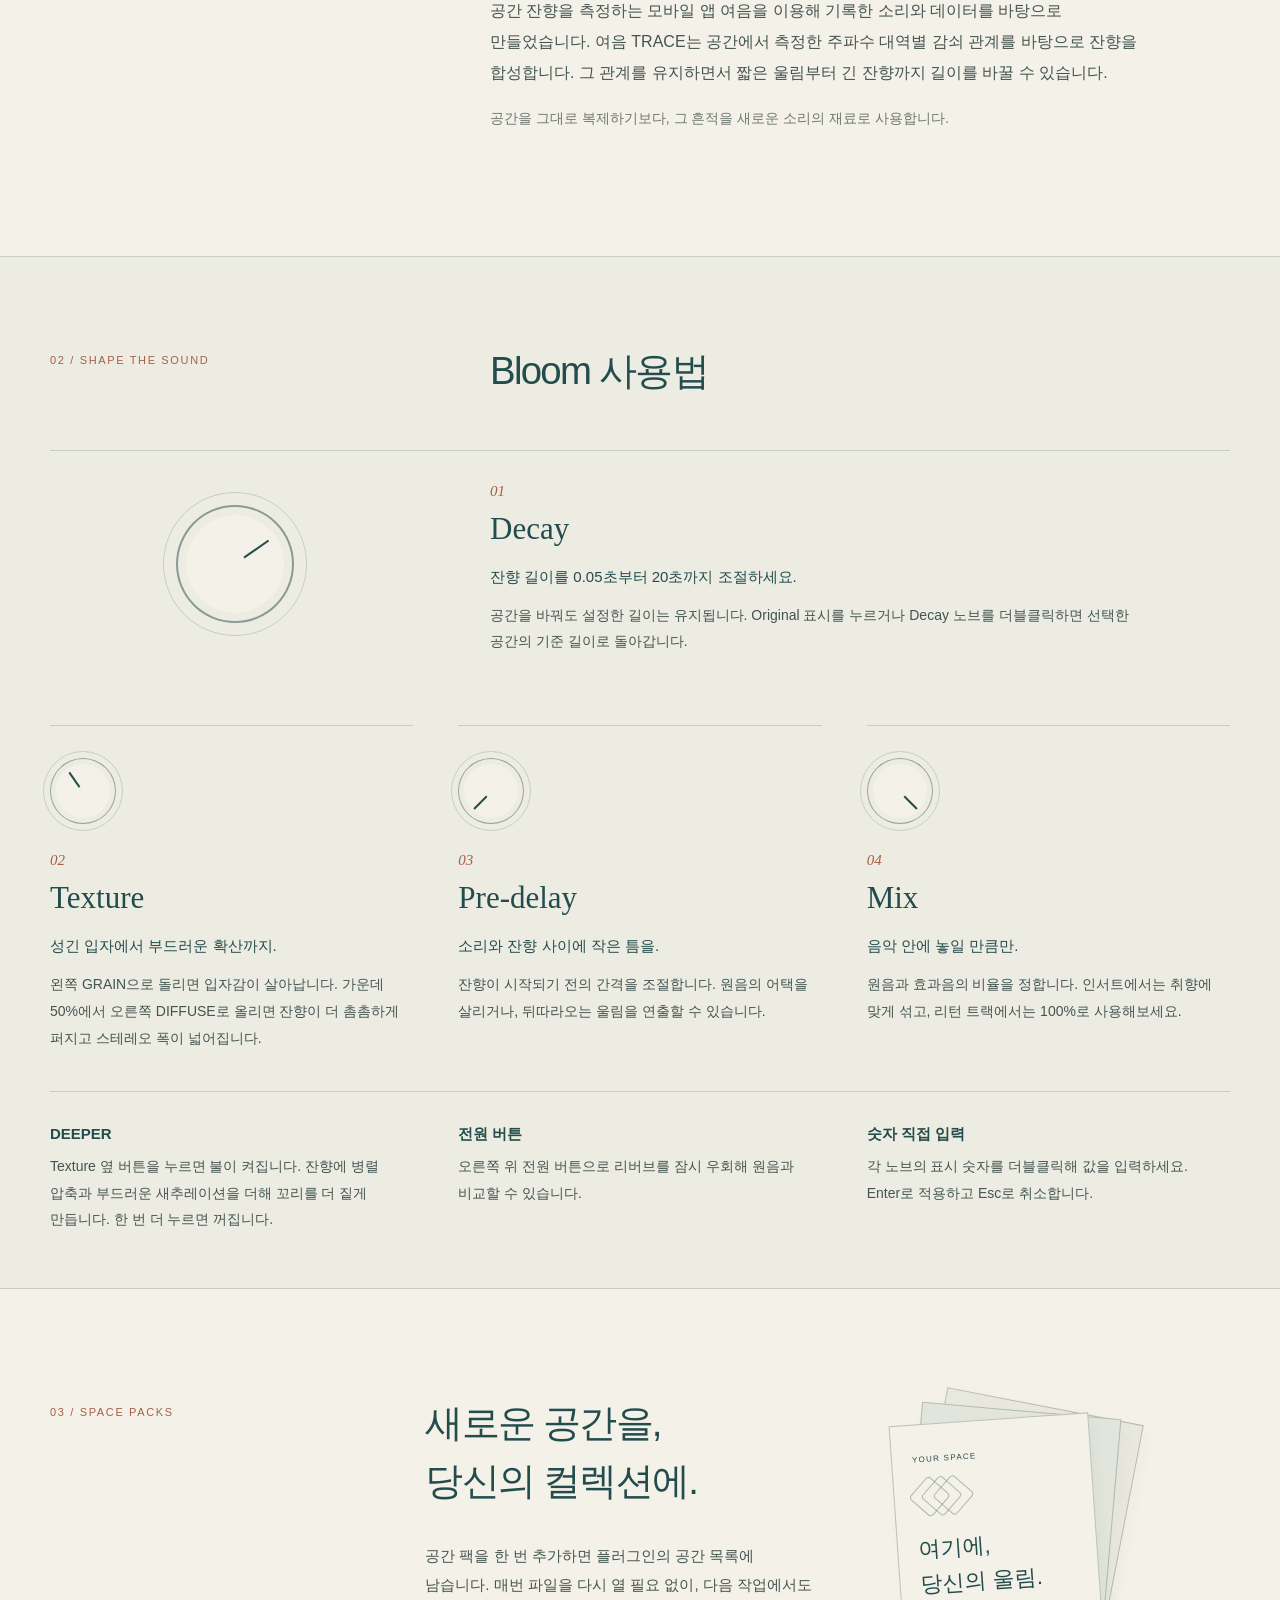
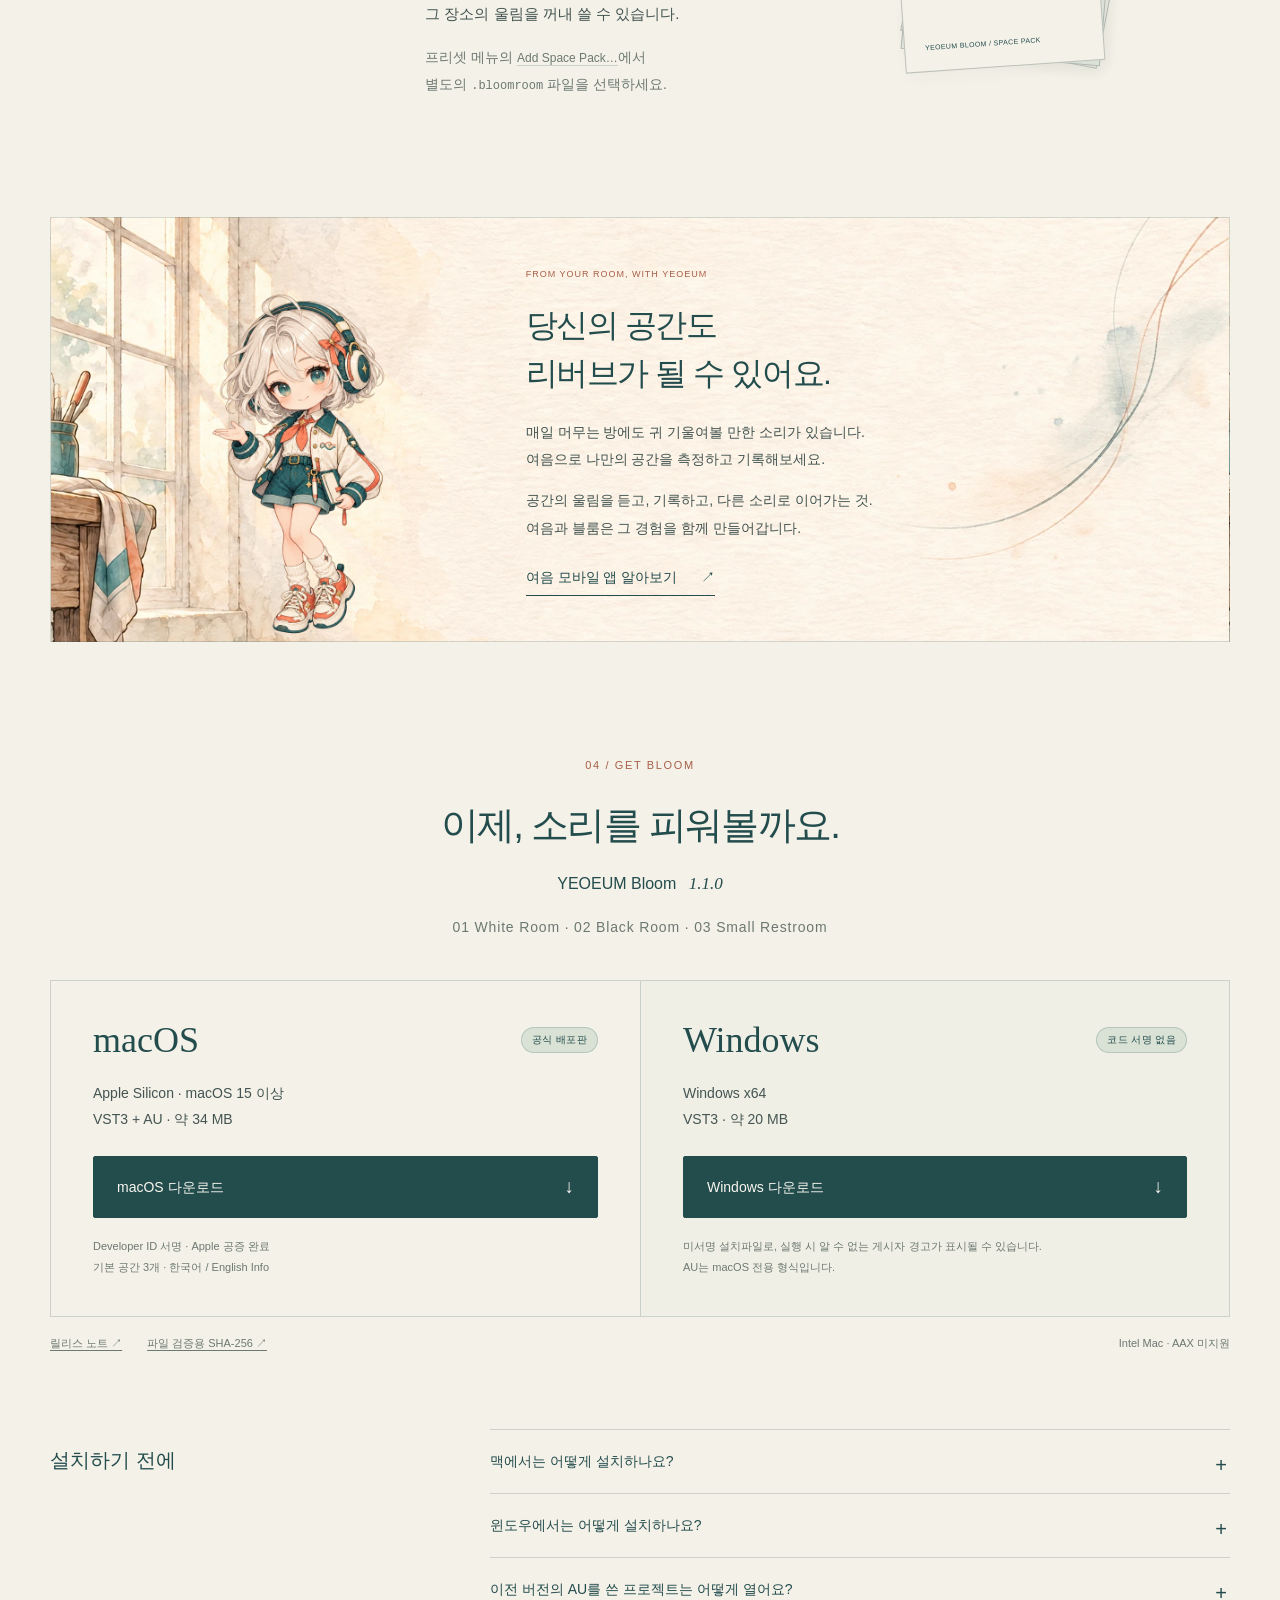
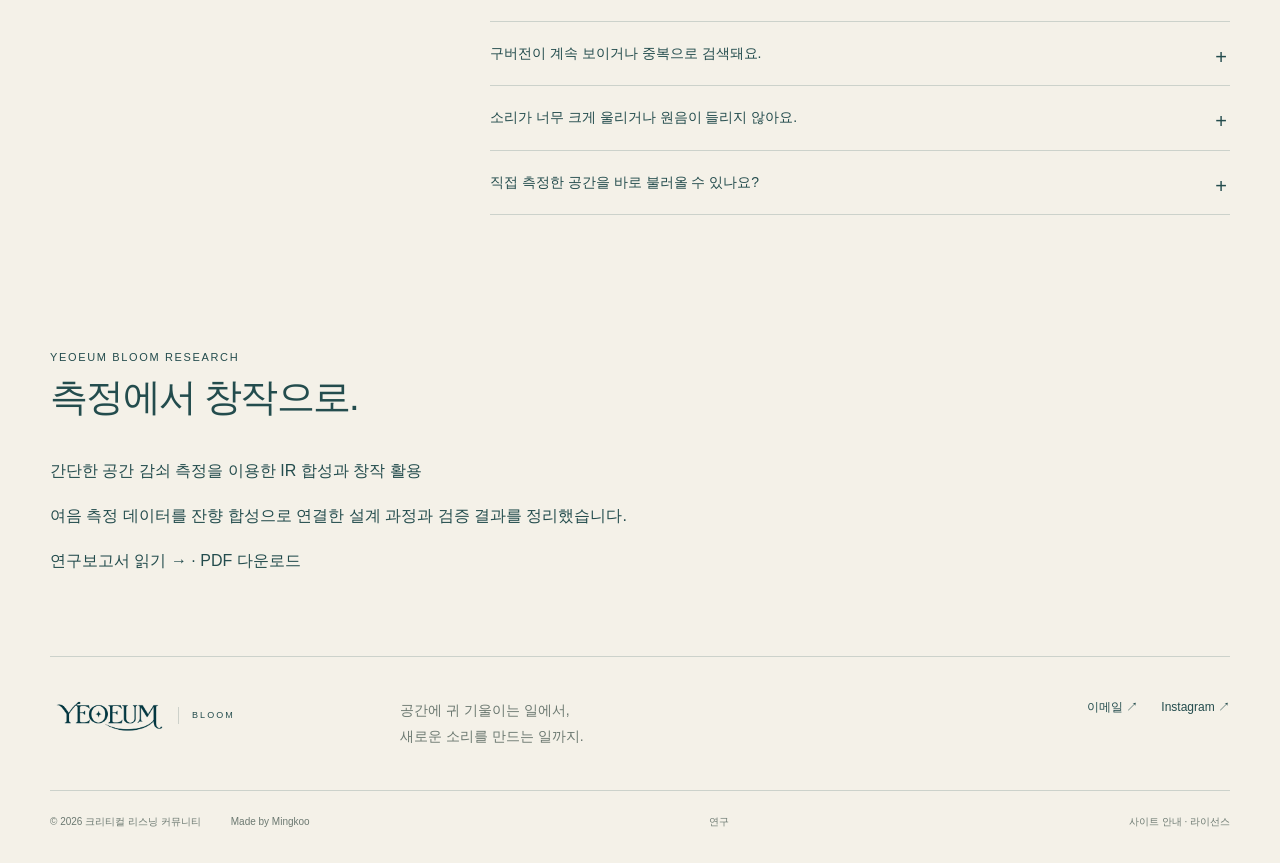
==== commit 79321e70: "Update Bloom website for version 1.1.0" ====
--- a/index.html
+++ b/index.html
@@ -2,34 +2,39 @@
 <html lang="ko">
 <head>
 <meta charset="utf-8"><meta name="viewport" content="width=device-width, initial-scale=1">
-<meta name="description" content="공간의 흔적을 새로운 소리로. 공간 녹음과 잔향 데이터를 바탕으로 만든 하이브리드 리버브, YEOEUM Bloom.">
-<meta name="theme-color" content="#f4f1e8"><meta property="og:type" content="website"><meta property="og:title" content="YEOEUM Bloom · 공간의 흔적을 새로운 소리로"><meta property="og:description" content="세 가지 공간, 네 개의 노브. 당신의 소리 안에서 다시 피어나는 잔향."><meta property="og:image" content="https://mingkoo-code.github.io/yeoeum-bloom/assets/white-room.webp?v=1.0.1">
+<meta name="description" content="공간의 흔적을 새로운 소리로. 공간에서 측정한 감쇠 특성을 바탕으로 만든 리버브, YEOEUM Bloom.">
+<meta name="theme-color" content="#f4f1e8"><meta property="og:type" content="website"><meta property="og:title" content="YEOEUM Bloom · 공간의 흔적을 새로운 소리로"><meta property="og:description" content="세 가지 공간, 네 개의 노브. 당신의 소리 안에서 다시 피어나는 잔향."><meta property="og:image" content="https://yeoeumbloom.anotier.art/assets/white-room-1.1.0.webp">
 <title>YEOEUM Bloom — 공간의 흔적을 새로운 소리로</title>
-<link rel="icon" href="assets/favicon.svg" type="image/svg+xml"><link rel="stylesheet" href="styles.css?v=sticky-header-1"><script src="site.js?v=1.0.1" defer></script>
+<link rel="icon" href="assets/favicon.svg" type="image/svg+xml"><link rel="stylesheet" href="styles.css?v=1.1.0"><script src="site.js?v=1.1.0" defer></script>
 </head>
 <body>
 <a class="skip" href="#main">본문으로 건너뛰기</a>
-<div class="header-shell"><header class="site-header wrap"><a class="brand" href="#" aria-label="YEOEUM Bloom 홈"><img src="assets/wordmark.webp" alt="YEOEUM" width="700" height="233"><span>BLOOM</span></a><nav aria-label="주 메뉴"><a href="#spaces">공간</a><a href="#controls">소리 만들기</a><a class="nav-download" href="#download">다운로드 <span aria-hidden="true">↗</span></a></nav></header></div>
+<div class="header-shell"><header class="site-header wrap"><a class="brand" href="#" aria-label="YEOEUM Bloom 홈"><img src="assets/wordmark.webp" alt="YEOEUM" width="700" height="233"><span>BLOOM</span></a><nav aria-label="주 메뉴"><a href="#spaces">공간</a><a href="#controls">사용법</a><a class="nav-download" href="#download">다운로드 <span aria-hidden="true">↗</span></a></nav></header></div>
 <main id="main">
 <section class="hero wrap" aria-labelledby="hero-title">
-<div class="hero-top"><div><p class="eyebrow"><span class="spark" aria-hidden="true">✦</span> A SPACE-BASED REVERB · V1.0.1</p><h1 id="hero-title">공간의 흔적을<br>새로운 소리로</h1></div><div class="hero-copy"><p>어떤 장소에는 고유한 울림이 있습니다.<br>그곳에서 기록한 소리와 잔향을 가져와,<br>당신의 음악 안에서 다시 피워보세요.</p><a class="button primary" href="#download">YEOEUM Bloom 다운로드 <span aria-hidden="true">↓</span></a><p class="micro">macOS Apple Silicon · VST3 + AU / Windows x64 · VST3</p></div></div>
+<div class="hero-top"><div><p class="eyebrow"><span class="spark" aria-hidden="true">✦</span> A SPACE-BASED REVERB · V1.1.0</p><h1 id="hero-title">공간의 흔적을<br>새로운 소리로</h1></div><div class="hero-copy"><p>어떤 장소에는 고유한 울림이 있습니다.<br>그곳에서 기록한 소리와 잔향을 가져와,<br>당신의 음악 안에서 다시 피워보세요.</p><a class="button primary" href="#download">YEOEUM Bloom 다운로드 <span aria-hidden="true">↓</span></a><p class="micro">macOS 15+ Apple Silicon · VST3 + AU / Windows x64 · VST3</p></div></div>
 <div class="hero-rule"><span>RECORDED IN A ROOM. REIMAGINED BY YOU.</span><span>01 — 03</span></div>
 </section>
 <section class="spaces wrap" id="spaces" aria-labelledby="spaces-title">
 <div class="space-toolbar"><h2 id="spaces-title" class="eyebrow">세 가지 공간에서 시작하는 소리</h2><div class="space-tabs" role="tablist" aria-label="공간 스킨 선택"><button id="tab-white" role="tab" aria-selected="true" aria-controls="space-panel" tabindex="0" data-space="white"><span class="swatch white"></span>White Room</button><button id="tab-black" role="tab" aria-selected="false" aria-controls="space-panel" tabindex="-1" data-space="black"><span class="swatch black"></span>Black Room</button><button id="tab-restroom" role="tab" aria-selected="false" aria-controls="space-panel" tabindex="-1" data-space="restroom"><span class="swatch restroom"></span>Small Restroom</button></div></div>
-<div id="space-panel" role="tabpanel" aria-labelledby="tab-white" tabindex="0"><figure class="plugin-figure"><img id="plugin-image" src="assets/white-room.webp?v=1.0.1" alt="White Room 스킨을 적용한 YEOEUM Bloom 1.0.1 플러그인 화면" width="1440" height="880" fetchpriority="high"><figcaption><span class="caption-label">SPACE REFERENCE</span><span id="space-reference">부밍스튜디오스 — 석촌동 쇼룸 — 화이트룸</span><span class="caption-note">실제 플러그인 화면 · 스킨 미리보기</span></figcaption></figure></div>
-<div class="space-intro"><p class="section-index">01 / THE SPACES</p><div><h2>장소에서 출발해,<br>장소 너머의 잔향으로.</h2><p>공간 잔향을 측정하는 모바일 앱 여음을 이용해 기록한 소리와 데이터를 바탕으로 만들었습니다. 녹음에서 얻은 초기 반사의 질감에 합성 잔향을 더해, 짧은 울림부터 길게 부풀어 오르는 소리까지 이어집니다.</p><p class="quiet">공간을 그대로 복제하기보다, 그 흔적을 새로운 소리의 재료로 사용합니다.</p></div></div>
+<div id="space-panel" role="tabpanel" aria-labelledby="tab-white" tabindex="0"><figure class="plugin-figure"><img id="plugin-image" src="assets/white-room-1.1.0.webp" alt="White Room 스킨을 적용한 YEOEUM Bloom 1.1.0 플러그인 화면" width="1440" height="880" fetchpriority="high"><figcaption><span class="caption-label">SPACE REFERENCE</span><span id="space-reference">부밍스튜디오스 — 석촌동 쇼룸 — 화이트룸</span><span class="caption-note">실제 플러그인 화면 · 스킨 미리보기</span></figcaption></figure></div>
+<div class="space-intro"><p class="section-index">01 / THE SPACES</p><div><h2>장소에서 출발해,<br>장소 너머의 잔향으로.</h2><p>공간 잔향을 측정하는 모바일 앱 여음을 이용해 기록한 소리와 데이터를 바탕으로 만들었습니다. 여음 TRACE는 공간에서 측정한 주파수 대역별 감쇠 관계를 바탕으로 잔향을 합성합니다. 그 관계를 유지하면서 짧은 울림부터 긴 잔향까지 길이를 바꿀 수 있습니다.</p><p class="quiet">공간을 그대로 복제하기보다, 그 흔적을 새로운 소리의 재료로 사용합니다.</p></div></div>
 </section>
-<section class="controls-section" id="controls" aria-labelledby="controls-title"><div class="wrap"><div class="section-heading"><p class="section-index">02 / SHAPE THE SOUND</p><h2 id="controls-title">네 개의 노브.<br>울림을 다루는 작은 실험실.</h2></div><div class="controls-grid">
-<article class="bloom-control"><div class="dial-symbol bloom-dial" aria-hidden="true"><span></span></div><div><p class="control-number">01</p><h3>Bloom</h3><p class="control-sub">공간을 부풀리거나, 꾹 눌러보세요.</p><p>기록한 공간의 길이를 기준으로 잔향을 늘립니다. 붉은 압축 구간에서는 짧아진 울림에 압축감과 드라이브가 더해져, 밀도 있는 병렬 효과를 만들 수 있습니다.</p></div></article>
-<article><div class="dial-symbol texture-dial" aria-hidden="true"><span></span></div><p class="control-number">02</p><h3>Texture</h3><p class="control-sub">성긴 입자에서 부드러운 확산까지.</p><p>반사의 밀도와 퍼짐을 바꿉니다. 중앙의 기본 질감을 지나, 거친 입자감이나 촘촘한 잔향을 찾아보세요.</p></article>
+<section class="controls-section" id="controls" aria-labelledby="controls-title"><div class="wrap"><div class="section-heading"><p class="section-index">02 / SHAPE THE SOUND</p><h2 id="controls-title">Bloom 사용법</h2></div><div class="controls-grid">
+<article class="bloom-control"><div class="dial-symbol bloom-dial" aria-hidden="true"><span></span></div><div><p class="control-number">01</p><h3>Decay</h3><p class="control-sub">잔향 길이를 0.05초부터 20초까지 조절하세요.</p><p>공간을 바꿔도 설정한 길이는 유지됩니다. Original 표시를 누르거나 Decay 노브를 더블클릭하면 선택한 공간의 기준 길이로 돌아갑니다.</p></div></article>
+<article><div class="dial-symbol texture-dial" aria-hidden="true"><span></span></div><p class="control-number">02</p><h3>Texture</h3><p class="control-sub">성긴 입자에서 부드러운 확산까지.</p><p>왼쪽 GRAIN으로 돌리면 입자감이 살아납니다. 가운데 50%에서 오른쪽 DIFFUSE로 올리면 잔향이 더 촘촘하게 퍼지고 스테레오 폭이 넓어집니다.</p></article>
 <article><div class="dial-symbol delay-dial" aria-hidden="true"><span></span></div><p class="control-number">03</p><h3>Pre-delay</h3><p class="control-sub">소리와 잔향 사이에 작은 틈을.</p><p>잔향이 시작되기 전의 간격을 조절합니다. 원음의 어택을 살리거나, 뒤따라오는 울림을 연출할 수 있습니다.</p></article>
 <article><div class="dial-symbol mix-dial" aria-hidden="true"><span></span></div><p class="control-number">04</p><h3>Mix</h3><p class="control-sub">음악 안에 놓일 만큼만.</p><p>원음과 효과음의 비율을 정합니다. 인서트에서는 취향에 맞게 섞고, 리턴 트랙에서는 100%로 사용해보세요.</p></article>
-</div><p class="controls-foot">네 개의 노브와 바이패스는 DAW 오토메이션으로 조절할 수 있습니다.</p></div></section>
+</div>
+<dl class="control-shortcuts">
+<div><dt>DEEPER</dt><dd>Texture 옆 버튼을 누르면 불이 켜집니다. 잔향에 병렬 압축과 부드러운 새추레이션을 더해 꼬리를 더 짙게 만듭니다. 한 번 더 누르면 꺼집니다.</dd></div>
+<div><dt>전원 버튼</dt><dd>오른쪽 위 전원 버튼으로 리버브를 잠시 우회해 원음과 비교할 수 있습니다.</dd></div>
+<div><dt>숫자 직접 입력</dt><dd>각 노브의 표시 숫자를 더블클릭해 값을 입력하세요. Enter로 적용하고 Esc로 취소합니다.</dd></div>
+</dl></div></section>
 <section class="pack-section wrap"><p class="section-index">03 / SPACE PACKS</p><div class="pack-copy"><h2>새로운 공간을,<br>당신의 컬렉션에.</h2><p>공간 팩을 한 번 추가하면 플러그인의 공간 목록에 남습니다. 매번 파일을 다시 열 필요 없이, 다음 작업에서도 그 장소의 울림을 꺼내 쓸 수 있습니다.</p><p class="quiet">프리셋 메뉴의 <span class="inline-label">Add Space Pack…</span>에서<br>별도의 <code>.bloomroom</code> 파일을 선택하세요.</p></div><div class="pack-drawing" aria-hidden="true"><div class="pack-sheet back"><span>ROOM 02</span></div><div class="pack-sheet middle"><span>ROOM 03</span></div><div class="pack-sheet front"><span>YOUR SPACE</span><div class="room-lines"><i></i><i></i><i></i></div><strong>여기에,<br>당신의 울림.</strong><span class="sheet-bottom">YEOEUM BLOOM / SPACE PACK</span></div></div></section>
 <section class="atelier wrap" aria-labelledby="atelier-title"><div class="atelier-art"><img src="assets/guide.webp" width="520" height="780" alt="헤드폰을 쓰고 인사하는 여음의 아틀리에 캐릭터" loading="lazy"></div><div class="atelier-copy"><p class="eyebrow">FROM YOUR ROOM, WITH YEOEUM</p><h2 id="atelier-title">당신의 공간도<br>리버브가 될 수 있어요.</h2><p>매일 머무는 방에도 귀 기울여볼 만한 소리가 있습니다.<br>여음으로 나만의 공간을 측정하고 기록해보세요.</p><p>공간의 울림을 듣고, 기록하고, 다른 소리로 이어가는 것.<br>여음과 블룸은 그 경험을 함께 만들어갑니다.</p><a class="text-link" href="https://mingkoo-code.github.io/yeoeum-site/">여음 모바일 앱 알아보기 <span aria-hidden="true">↗</span></a></div></section>
-<section class="download-section wrap" id="download" aria-labelledby="download-title"><div class="download-heading"><p class="section-index">04 / GET BLOOM</p><h2 id="download-title">이제, 소리를 피워볼까요.</h2><p>YEOEUM Bloom <span class="version">1.0.1</span></p><p class="quiet">01 White Room · 02 Black Room · 03 Small Restroom</p></div><div class="downloads"><article class="download-card available"><div class="download-platform"><h3>macOS</h3><span class="status">공식 배포판</span></div><p class="platform-spec">Apple Silicon · macOS 11 이상<br>VST3 + AU · 약 34 MB</p><a id="mac-download" class="button primary" href="https://github.com/mingkoo-code/yeoeum-bloom/releases/download/v1.0.1/YEOEUM-Bloom-1.0.1-macOS-AppleSilicon.pkg">macOS 다운로드 <span aria-hidden="true">↓</span></a><p class="download-detail">Developer ID 서명 · Apple 공증 완료<br>기본 공간 3개 · 한국어 / English Info</p></article><article class="download-card available"><div class="download-platform"><h3>Windows</h3><span class="status">코드 서명 없음</span></div><p class="platform-spec">Windows x64<br>VST3 · 약 20 MB</p><a id="windows-download" class="button primary" href="https://github.com/mingkoo-code/yeoeum-bloom/releases/download/v1.0.1/YEOEUM-Bloom-1.0.1-Windows-x64-Setup.exe">Windows 다운로드 <span aria-hidden="true">↓</span></a><p class="download-detail">미서명 설치파일로, 실행 시 알 수 없는 게시자 경고가 표시될 수 있습니다.<br>AU는 macOS 전용 형식입니다.</p></article></div><div class="download-meta"><a href="https://github.com/mingkoo-code/yeoeum-bloom/releases/tag/v1.0.1">릴리스 노트 ↗</a><a href="https://github.com/mingkoo-code/yeoeum-bloom/releases/download/v1.0.1/SHA256.txt">파일 검증용 SHA-256 ↗</a><span>Intel Mac · AAX 미지원</span></div>
-<div class="install-guide"><h3>설치하기 전에</h3><div><details><summary>맥에서는 어떻게 설치하나요?</summary><p>DAW를 종료한 뒤 내려받은 PKG를 실행하세요. VST3와 AU가 공용 플러그인 폴더에 함께 설치됩니다. DAW를 다시 열어 플러그인을 검색하고, 로고를 눌러 Info에서 버전 1.0.1을 확인하세요.</p><p class="paths">VST3: /Library/Audio/Plug-Ins/VST3/<br>AU: /Library/Audio/Plug-Ins/Components/</p></details><details><summary>윈도우에서는 어떻게 설치하나요?</summary><p>DAW를 종료하고 내려받은 Setup.exe를 실행하세요. 기본 설치 위치는 공용 VST3 폴더이며, 설치 화면에서 스캔 폴더를 바꿀 수 있습니다. 이 Windows 설치파일은 코드 서명이 없어 알 수 없는 게시자 경고가 표시될 수 있습니다. 파일명과 다운로드 출처를 확인해주세요.</p><p class="paths">C:\Program Files\Common Files\VST3\YEOEUM Bloom.vst3</p></details><details><summary>구버전이 계속 보이거나 중복으로 검색돼요.</summary><p>DAW를 종료하고 다른 스캔 폴더에 남은 이전 YEOEUM Bloom 복사본을 스캔 폴더 밖으로 옮긴 뒤 다시 스캔하세요. 설치파일은 다른 위치의 구버전을 자동 삭제하지 않습니다. 기존 프로젝트와 공간 팩은 별도로 보관해주세요.</p></details><details><summary>소리가 너무 크게 울리거나 원음이 들리지 않아요.</summary><p>Mix의 기본값은 리턴 트랙용 100%입니다. 악기나 오디오 트랙에 직접 넣었다면 Mix를 낮춰 원음과 섞어보세요. 노브를 더블클릭하면 해당 조절의 기본값으로 돌아갑니다.</p></details><details><summary>직접 측정한 공간을 바로 불러올 수 있나요?</summary><p>현재는 블룸용으로 제작된 .bloomroom 공간 팩을 추가할 수 있습니다. 모바일 앱의 측정 기록이나 일반 WAV 파일을 플러그인에 직접 불러오는 방식은 아닙니다. 여음 모바일 앱에서 공간을 측정하고 기록하는 방법을 먼저 살펴보세요.</p></details></div></div></section>
+<section class="download-section wrap" id="download" aria-labelledby="download-title"><div class="download-heading"><p class="section-index">04 / GET BLOOM</p><h2 id="download-title">이제, 소리를 피워볼까요.</h2><p>YEOEUM Bloom <span class="version">1.1.0</span></p><p class="quiet">01 White Room · 02 Black Room · 03 Small Restroom</p></div><div class="downloads"><article class="download-card available"><div class="download-platform"><h3>macOS</h3><span class="status">공식 배포판</span></div><p class="platform-spec">Apple Silicon · macOS 15 이상<br>VST3 + AU · 약 34 MB</p><a id="mac-download" class="button primary" href="https://github.com/mingkoo-code/yeoeum-bloom/releases/download/v1.1.0/YEOEUM-Bloom-1.1.0-macOS-AppleSilicon-CLC.pkg">macOS 다운로드 <span aria-hidden="true">↓</span></a><p class="download-detail">Developer ID 서명 · Apple 공증 완료<br>기본 공간 3개 · 한국어 / English Info</p></article><article class="download-card available"><div class="download-platform"><h3>Windows</h3><span class="status">코드 서명 없음</span></div><p class="platform-spec">Windows x64<br>VST3 · 약 20 MB</p><a id="windows-download" class="button primary" href="https://github.com/mingkoo-code/yeoeum-bloom/releases/download/v1.1.0/YEOEUM-Bloom-1.1.0-Windows-x64-CLC-Setup.exe">Windows 다운로드 <span aria-hidden="true">↓</span></a><p class="download-detail">미서명 설치파일로, 실행 시 알 수 없는 게시자 경고가 표시될 수 있습니다.<br>AU는 macOS 전용 형식입니다.</p></article></div><div class="download-meta"><a href="https://github.com/mingkoo-code/yeoeum-bloom/releases/tag/v1.1.0">릴리스 노트 ↗</a><a href="https://github.com/mingkoo-code/yeoeum-bloom/releases/download/v1.1.0/SHA256.txt">파일 검증용 SHA-256 ↗</a><span>Intel Mac · AAX 미지원</span></div>
+<div class="install-guide"><h3>설치하기 전에</h3><div><details><summary>맥에서는 어떻게 설치하나요?</summary><p>DAW를 종료한 뒤 내려받은 PKG를 실행하세요. VST3와 AU가 공용 플러그인 폴더에 함께 설치됩니다. DAW를 다시 열어 플러그인을 검색하고, 로고를 눌러 Info에서 버전 1.1.0을 확인하세요.</p><p class="paths">VST3: /Library/Audio/Plug-Ins/VST3/<br>AU: /Library/Audio/Plug-Ins/Components/</p></details><details><summary>윈도우에서는 어떻게 설치하나요?</summary><p>DAW를 종료하고 내려받은 Setup.exe를 실행하세요. 기본 설치 위치는 공용 VST3 폴더이며, 설치 화면에서 스캔 폴더를 바꿀 수 있습니다. 이 Windows 설치파일은 코드 서명이 없어 알 수 없는 게시자 경고가 표시될 수 있습니다. 파일명과 다운로드 출처를 확인해주세요.</p><p class="paths">C:\Program Files\Common Files\VST3\YEOEUM Bloom.vst3</p></details><details><summary>이전 버전의 AU를 쓴 프로젝트는 어떻게 열어요?</summary><p>1.1.0의 AU 제조사 식별자가 바뀌었습니다. 기존 프로젝트에서는 DAW가 이전 AU를 찾지 못할 수 있습니다. 업데이트 전에 프로젝트와 설정을 저장해 두세요. 이전 AU가 필요하면 <a class="inline-label" href="https://github.com/mingkoo-code/yeoeum-bloom/releases/tag/v1.0.1">1.0.1 릴리스</a>에서 설치 파일을 받을 수 있습니다.</p></details><details><summary>구버전이 계속 보이거나 중복으로 검색돼요.</summary><p>DAW를 종료하고 다른 스캔 폴더에 남은 이전 YEOEUM Bloom 복사본을 스캔 폴더 밖으로 옮긴 뒤 다시 스캔하세요. 설치파일은 다른 위치의 구버전을 자동 삭제하지 않습니다. 기존 프로젝트와 공간 팩은 별도로 보관해주세요.</p></details><details><summary>소리가 너무 크게 울리거나 원음이 들리지 않아요.</summary><p>Mix의 기본값은 리턴 트랙용 100%입니다. 악기나 오디오 트랙에 직접 넣었다면 Mix를 낮춰 원음과 섞어보세요. Mix 노브를 더블클릭하면 100%로 돌아갑니다.</p></details><details><summary>직접 측정한 공간을 바로 불러올 수 있나요?</summary><p>현재는 블룸용으로 제작된 .bloomroom 공간 팩을 추가할 수 있습니다. 모바일 앱의 측정 기록이나 일반 WAV 파일을 플러그인에 직접 불러오는 방식은 아닙니다. 여음 모바일 앱에서 공간을 측정하고 기록하는 방법을 먼저 살펴보세요.</p></details></div></div></section>
 <section class="wrap" id="research" aria-labelledby="research-title" style="padding-top:48px;padding-bottom:64px"><p class="eyebrow">YEOEUM BLOOM RESEARCH</p><h2 id="research-title">측정에서 창작으로.</h2><p><a href="research/trace-bloom-1.0.html">간단한 공간 감쇠 측정을 이용한 IR 합성과 창작 활용</a></p><p>여음 측정 데이터를 잔향 합성으로 연결한 설계 과정과 검증 결과를 정리했습니다.</p><p><a href="research/trace-bloom-1.0.html">연구보고서 읽기 →</a> · <a href="research/YEOEUM-TRACE-BLOOM-report.pdf" download>PDF 다운로드</a></p></section></main>
 <footer class="site-footer wrap"><div class="footer-top"><a class="brand footer-brand" href="#" aria-label="처음으로"><img src="assets/wordmark.webp" width="700" height="233" alt="YEOEUM"><span>BLOOM</span></a><p>공간에 귀 기울이는 일에서,<br>새로운 소리를 만드는 일까지.</p><div class="contact-links"><a href="mailto:yeoeum@anotier.art">이메일 <span aria-hidden="true">↗</span></a><a href="https://www.instagram.com/__mingkoo/">Instagram <span aria-hidden="true">↗</span></a></div></div><div class="footer-bottom"><span>© 2026 크리티컬 리스닝 커뮤니티</span><span>Made by Mingkoo</span><a href="research/index.html">연구</a><a href="notices.html">사이트 안내 · 라이선스</a></div></footer>
 </body></html>
--- a/styles.css
+++ b/styles.css
@@ -1,7 +1,35 @@
-:root{--header-height:116px;--paper:#f4f1e8;--ink:#234c4d;--body:#435451;--muted:#6c7971;--line:#234c4d30;--rust:#a75f48;--sage:#d6ded2;--serif:Georgia,'Times New Roman',serif;--sans:-apple-system,BlinkMacSystemFont,'Apple SD Gothic Neo','Malgun Gothic',sans-serif}*{box-sizing:border-box}html{scroll-behavior:smooth;scroll-padding-top:calc(var(--header-height) + 24px)}body{margin:0;background:var(--paper);color:var(--ink);font-family:var(--sans);font-size:16px;line-height:1.8;word-break:keep-all;overflow-wrap:break-word}button,a{-webkit-tap-highlight-color:transparent}a{color:inherit;text-decoration:none}button{font:inherit}a:focus-visible,button:focus-visible,summary:focus-visible,[tabindex]:focus-visible{outline:2px solid var(--rust);outline-offset:6px}img{display:block;max-width:100%;height:auto}.wrap{width:min(1180px,calc(100% - 96px));margin-inline:auto}.skip{position:absolute;top:-100px;left:20px;padding:12px 20px;background:var(--ink);color:white;z-index:30}.skip:focus{top:10px}.header-shell{position:sticky;top:0;z-index:20;background:var(--paper)}.site-header{height:var(--header-height);display:flex;justify-content:space-between;align-items:center;border-bottom:1px solid var(--line)}.brand{display:flex;align-items:center;gap:20px;flex-shrink:0}.brand img{width:142px;height:48px;object-fit:contain}.brand span{font-size:13px;letter-spacing:.23em;border-left:1px solid var(--line);padding-left:20px}.site-header nav{display:flex;gap:36px;align-items:center;font-size:14px}.site-header nav a:hover,.text-link:hover,.contact-links a:hover{text-decoration:underline;text-underline-offset:6px}.nav-download{display:flex;gap:20px}.hero{padding-top:74px}.hero-top{display:grid;grid-template-columns:1.25fr 1fr;gap:70px;align-items:end}.eyebrow,.section-index{font-size:11px;font-weight:500;letter-spacing:.15em;margin:0;text-transform:uppercase}.spark{color:var(--rust);margin-right:8px;font-size:17px}h1,h2,h3,p{margin-top:0}h1{font-size:clamp(36px,4.8vw,65px);font-weight:400;letter-spacing:-.06em;line-height:1.32;margin:24px 0 0}h2{font-size:clamp(28px,3vw,40px);font-weight:400;letter-spacing:-.045em;line-height:1.5}h3{font-weight:400}.hero-copy{padding-bottom:3px}.hero-copy>p:first-child{font-size:17px;line-height:1.95;margin-bottom:28px;color:var(--body)}.button{display:inline-flex;align-items:center;justify-content:space-between;gap:36px;padding:15px 23px;font-size:14px;border-radius:2px;line-height:1.6;transition:background .2s,color .2s}.button.primary{background:var(--ink);color:#f9f7f0;border:1px solid var(--ink)}.button.primary:hover{background:#356360}.button span{font-size:19px}.micro{font-size:11px;letter-spacing:.035em;margin:10px 0 0;color:var(--muted)}.hero-rule{display:flex;justify-content:space-between;border-top:1px solid var(--line);margin-top:55px;padding-top:14px;color:var(--muted);font-size:10px;letter-spacing:.14em}.spaces{padding-top:40px}.space-toolbar{display:flex;justify-content:space-between;align-items:center;gap:25px;margin-bottom:22px}.space-toolbar h2{font-size:11px;letter-spacing:.05em;font-weight:500}.space-tabs{display:flex;gap:6px;align-items:center}.space-tabs button{border:1px solid transparent;padding:8px 13px;background:none;color:var(--muted);font-size:12px;cursor:pointer;display:flex;align-items:center;gap:8px;border-radius:30px;white-space:nowrap}.space-tabs button[aria-selected=true]{border-color:var(--ink);color:var(--ink)}.space-tabs button:hover{background:#234c4d08}.swatch{width:8px;height:8px;border-radius:50%;display:inline-block;border:1px solid #53615a50}.swatch.white{background:#e6e4d8}.swatch.black{background:#302f2a}.swatch.restroom{background:#607d7a}.plugin-figure{margin:0}.plugin-figure>img{width:100%;border-radius:7px;box-shadow:0 22px 42px -22px #152a2940;border:1px solid #234c4d28}.plugin-figure figcaption{display:flex;gap:15px;align-items:center;margin-top:20px;font-size:11px;color:var(--muted)}.caption-label{font-size:9px;letter-spacing:.1em;color:var(--rust)}.caption-note{margin-left:auto;font-size:10px}.space-intro{display:grid;grid-template-columns:1fr 2fr;gap:70px;margin:90px 0 110px}.section-index{color:var(--rust);padding-top:9px}.space-intro>div{max-width:650px}.space-intro h2{margin-bottom:26px}.space-intro p:not(.section-index){font-size:16px;line-height:1.95;color:var(--body)}.quiet{color:var(--muted)!important;font-size:14px!important}.controls-section{background:#dce1d660;border-block:1px solid var(--line);padding:85px 0 55px}.section-heading{display:grid;grid-template-columns:1fr 2fr;gap:70px;margin-bottom:50px}.section-heading h2{margin:0}.controls-grid{display:grid;grid-template-columns:repeat(3,1fr);gap:45px}.controls-grid article{border-top:1px solid var(--line);padding-top:32px}.controls-grid .bloom-control{grid-column:1/-1;display:grid;grid-template-columns:1fr 2fr;gap:70px;padding-bottom:25px}.bloom-control>div:last-child{max-width:650px}.control-number{font:italic 15px var(--serif);color:var(--rust);margin-bottom:9px}.controls-grid h3{font-family:var(--serif);font-size:31px;line-height:1.3;margin-bottom:14px}.controls-grid .control-sub{font-size:15px;color:var(--ink);margin-bottom:12px}.controls-grid p:last-child{font-size:14px;line-height:1.9;color:var(--body);margin-bottom:0}.dial-symbol{position:relative;width:66px;height:66px;border:1px solid #234c4d70;border-radius:50%;margin-bottom:28px;background:radial-gradient(circle,var(--paper) 59%,transparent 60%);outline:1px solid #234c4d30;outline-offset:6px}.dial-symbol span{display:block;position:absolute;left:31px;top:9px;height:18px;width:2px;background:var(--ink);transform-origin:1px 24px}.bloom-dial{width:118px;height:118px;justify-self:center;margin-top:22px;border:2px solid #234c4d80;background:radial-gradient(circle,var(--paper) 60%,transparent 61%);outline-offset:12px}.bloom-dial:after{content:'';position:absolute;inset:-15px;border:4px solid transparent;border-left-color:var(--rust);border-radius:50%;transform:rotate(-20deg)}.bloom-dial span{left:56px;top:16px;height:30px;transform-origin:1px 41px;transform:rotate(55deg)}.texture-dial span{transform:rotate(-35deg)}.delay-dial span{transform:rotate(-135deg)}.mix-dial span{transform:rotate(135deg)}.controls-foot{border-top:1px solid var(--line);margin-top:42px;padding-top:18px;font-size:12px;color:var(--muted)}.pack-section{padding-block:105px;display:grid;grid-template-columns:1fr 1.2fr 1.1fr;gap:45px;align-items:start}.pack-copy p{font-size:15px;color:var(--body);line-height:1.95}.inline-label{font-size:12px;border-bottom:1px solid var(--line)}code{font-size:12px}.pack-drawing{height:280px;position:relative;margin-left:30px;margin-top:20px}.pack-sheet{position:absolute;width:200px;height:248px;border:1px solid #53635e55;background:#e9e8df;padding:18px 20px;box-shadow:4px 6px 15px #234c4d08}.pack-sheet>span:first-child{font-size:8px;letter-spacing:.16em}.pack-sheet.back{transform:rotate(11deg);left:25px;top:-10px}.pack-sheet.middle{transform:rotate(5deg);left:14px;top:-4px;background:#e1e5dc}.pack-sheet.front{transform:rotate(-4deg);left:0;top:5px;background:var(--paper)}.pack-sheet strong{font-size:22px;font-weight:400;line-height:1.6;display:block;margin-top:20px}.sheet-bottom{position:absolute;bottom:16px;font-size:7px;letter-spacing:.05em}.room-lines{position:relative;height:30px;margin-top:10px}.room-lines i{position:absolute;border:1px solid #66867b85;width:30px;height:30px;transform:rotate(45deg);border-radius:4px}.room-lines i:nth-child(2){left:12px}.room-lines i:nth-child(3){left:24px}.atelier{position:relative;background:#f4eee2 url('assets/atelier.webp') center/cover;border:1px solid var(--line);display:grid;grid-template-columns:.8fr 1.4fr;gap:45px;overflow:hidden;min-height:420px;padding:48px 65px 0;margin-bottom:105px}.atelier-art{align-self:end;max-width:250px;margin:0 auto}.atelier-art img{width:100%;max-height:350px;object-fit:contain;object-position:bottom}.atelier-copy{padding-bottom:45px}.atelier-copy .eyebrow{color:var(--rust);font-size:9px;letter-spacing:.11em;margin-bottom:18px}.atelier h2{font-size:32px;margin-bottom:22px}.atelier p:not(.eyebrow){font-size:14px;line-height:1.95;color:var(--body)}.text-link{display:inline-flex;gap:24px;align-items:center;font-size:14px;border-bottom:1px solid var(--ink);padding-bottom:5px;margin-top:9px}.download-section{padding-bottom:85px}.download-heading{text-align:center;margin-bottom:40px}.download-heading .section-index{margin-bottom:20px}.download-heading h2{margin-bottom:17px}.download-heading>p:last-child{font-size:13px;letter-spacing:.06em}.version{font:italic 17px var(--serif);margin-left:8px}.downloads{display:grid;grid-template-columns:1fr 1fr;border:1px solid var(--line)}.download-card{padding:38px 42px}.download-card+.download-card{border-left:1px solid var(--line);background:#e6e8df50}.download-platform{display:flex;justify-content:space-between;align-items:center;gap:15px}.download-platform h3{font:36px var(--serif);margin:0}.status{font-size:10px;letter-spacing:.04em;color:var(--muted);border:1px solid var(--line);border-radius:20px;padding:3px 10px}.available .status{color:var(--ink);background:#d9e2d5}.platform-spec{font-size:14px;color:var(--body);margin:20px 0}.download-card .button{width:100%;margin:4px 0 18px}.button.disabled{background:#dce0d7;color:#6f7c73;border:1px solid transparent;justify-content:center;cursor:default}.download-detail{font-size:11px;color:var(--muted);margin:0;line-height:1.9}.download-meta{display:flex;gap:25px;font-size:11px;margin-top:17px;color:var(--muted);flex-wrap:wrap}.download-meta>span{margin-left:auto}.download-meta a{text-decoration:underline;text-underline-offset:3px}.install-guide{display:grid;grid-template-columns:1fr 2fr;gap:70px;margin-top:75px}.install-guide>h3{font-size:20px;margin-top:13px}.install-guide details{border-bottom:1px solid var(--line)}.install-guide details:first-child{border-top:1px solid var(--line)}summary{cursor:pointer;list-style:none;padding:19px 30px 19px 0;font-size:14px;position:relative}summary::-webkit-details-marker{display:none}summary:after{content:'+';position:absolute;right:3px;top:17px;font-size:20px;font-weight:300}details[open] summary:after{content:'−'}details p{font-size:13px;color:var(--body);line-height:1.95;padding-right:20px}.paths{font-size:11px!important;overflow-wrap:anywhere;word-break:normal}.site-footer{padding-top:40px;border-top:1px solid var(--line)}.footer-top{display:grid;grid-template-columns:1fr 1.5fr 1fr;gap:30px;align-items:start;padding-bottom:40px}.footer-brand img{width:115px;height:38px}.footer-brand{gap:13px}.footer-brand span{font-size:9px;padding-left:13px}.footer-top>p{font-size:14px;color:var(--muted);line-height:1.9;margin:0}.contact-links{justify-self:end;display:flex;gap:23px;font-size:12px}.contact-links a{white-space:nowrap}.footer-bottom{display:flex;gap:30px;border-top:1px solid var(--line);padding:22px 0 32px;font-size:10px;color:var(--muted)}.footer-bottom>a{margin-left:auto}.notice-page{max-width:760px;padding-block:65px}.notice-page h1{font-size:40px;margin:0 0 42px}.notice-page h2{font-size:22px;margin:40px 0 14px}.notice-page p,.notice-page li{font-size:14px;color:var(--body)}.notice-page a{text-decoration:underline;text-underline-offset:4px}
+:root{--header-height:116px;--paper:#f4f1e8;--ink:#234c4d;--body:#435451;--muted:#6c7971;--line:#234c4d30;--rust:#a75f48;--sage:#d6ded2;--serif:Georgia,'Times New Roman',serif;--sans:-apple-system,BlinkMacSystemFont,'Apple SD Gothic Neo','Malgun Gothic',sans-serif}*{box-sizing:border-box}html{scroll-behavior:smooth;scroll-padding-top:calc(var(--header-height) + 24px)}body{margin:0;background:var(--paper);color:var(--ink);font-family:var(--sans);font-size:16px;line-height:1.8;word-break:keep-all;overflow-wrap:break-word}button,a{-webkit-tap-highlight-color:transparent}a{color:inherit;text-decoration:none}button{font:inherit}a:focus-visible,button:focus-visible,summary:focus-visible,[tabindex]:focus-visible{outline:2px solid var(--rust);outline-offset:6px}img{display:block;max-width:100%;height:auto}.wrap{width:min(1180px,calc(100% - 96px));margin-inline:auto}.skip{position:absolute;top:-100px;left:20px;padding:12px 20px;background:var(--ink);color:white;z-index:30}.skip:focus{top:10px}.header-shell{position:sticky;top:0;z-index:20;background:var(--paper)}.site-header{height:var(--header-height);display:flex;justify-content:space-between;align-items:center;border-bottom:1px solid var(--line)}.brand{display:flex;align-items:center;gap:20px;flex-shrink:0}.brand img{width:142px;height:48px;object-fit:contain}.brand span{font-size:13px;letter-spacing:.23em;border-left:1px solid var(--line);padding-left:20px}.site-header nav{display:flex;gap:36px;align-items:center;font-size:14px}.site-header nav a:hover,.text-link:hover,.contact-links a:hover{text-decoration:underline;text-underline-offset:6px}.nav-download{display:flex;gap:20px}.hero{padding-top:74px}.hero-top{display:grid;grid-template-columns:1.25fr 1fr;gap:70px;align-items:end}.eyebrow,.section-index{font-size:11px;font-weight:500;letter-spacing:.15em;margin:0;text-transform:uppercase}.spark{color:var(--rust);margin-right:8px;font-size:17px}h1,h2,h3,p{margin-top:0}h1{font-size:clamp(36px,4.8vw,65px);font-weight:400;letter-spacing:-.06em;line-height:1.32;margin:24px 0 0}h2{font-size:clamp(28px,3vw,40px);font-weight:400;letter-spacing:-.045em;line-height:1.5}h3{font-weight:400}.hero-copy{padding-bottom:3px}.hero-copy>p:first-child{font-size:17px;line-height:1.95;margin-bottom:28px;color:var(--body)}.button{display:inline-flex;align-items:center;justify-content:space-between;gap:36px;padding:15px 23px;font-size:14px;border-radius:2px;line-height:1.6;transition:background .2s,color .2s}.button.primary{background:var(--ink);color:#f9f7f0;border:1px solid var(--ink)}.button.primary:hover{background:#356360}.button span{font-size:19px}.micro{font-size:11px;letter-spacing:.035em;margin:10px 0 0;color:var(--muted)}.hero-rule{display:flex;justify-content:space-between;border-top:1px solid var(--line);margin-top:55px;padding-top:14px;color:var(--muted);font-size:10px;letter-spacing:.14em}.spaces{padding-top:40px}.space-toolbar{display:flex;justify-content:space-between;align-items:center;gap:25px;margin-bottom:22px}.space-toolbar h2{font-size:11px;letter-spacing:.05em;font-weight:500}.space-tabs{display:flex;gap:6px;align-items:center}.space-tabs button{border:1px solid transparent;padding:8px 13px;background:none;color:var(--muted);font-size:12px;cursor:pointer;display:flex;align-items:center;gap:8px;border-radius:30px;white-space:nowrap}.space-tabs button[aria-selected=true]{border-color:var(--ink);color:var(--ink)}.space-tabs button:hover{background:#234c4d08}.swatch{width:8px;height:8px;border-radius:50%;display:inline-block;border:1px solid #53615a50}.swatch.white{background:#e6e4d8}.swatch.black{background:#302f2a}.swatch.restroom{background:#607d7a}.plugin-figure{margin:0}.plugin-figure>img{width:100%;border-radius:7px;box-shadow:0 22px 42px -22px #152a2940;border:1px solid #234c4d28}.plugin-figure figcaption{display:flex;gap:15px;align-items:center;margin-top:20px;font-size:11px;color:var(--muted)}.caption-label{font-size:9px;letter-spacing:.1em;color:var(--rust)}.caption-note{margin-left:auto;font-size:10px}.space-intro{display:grid;grid-template-columns:1fr 2fr;gap:70px;margin:90px 0 110px}.section-index{color:var(--rust);padding-top:9px}.space-intro>div{max-width:650px}.space-intro h2{margin-bottom:26px}.space-intro p:not(.section-index){font-size:16px;line-height:1.95;color:var(--body)}.quiet{color:var(--muted)!important;font-size:14px!important}.controls-section{background:#dce1d660;border-block:1px solid var(--line);padding:85px 0 55px}.section-heading{display:grid;grid-template-columns:1fr 2fr;gap:70px;margin-bottom:50px}.section-heading h2{margin:0}.controls-grid{display:grid;grid-template-columns:repeat(3,1fr);gap:45px}.controls-grid article{border-top:1px solid var(--line);padding-top:32px}.controls-grid .bloom-control{grid-column:1/-1;display:grid;grid-template-columns:1fr 2fr;gap:70px;padding-bottom:25px}.bloom-control>div:last-child{max-width:650px}.control-number{font:italic 15px var(--serif);color:var(--rust);margin-bottom:9px}.controls-grid h3{font-family:var(--serif);font-size:31px;line-height:1.3;margin-bottom:14px}.controls-grid .control-sub{font-size:15px;color:var(--ink);margin-bottom:12px}.controls-grid p:last-child{font-size:14px;line-height:1.9;color:var(--body);margin-bottom:0}.dial-symbol{position:relative;width:66px;height:66px;border:1px solid #234c4d70;border-radius:50%;margin-bottom:28px;background:radial-gradient(circle,var(--paper) 59%,transparent 60%);outline:1px solid #234c4d30;outline-offset:6px}.dial-symbol span{display:block;position:absolute;left:31px;top:9px;height:18px;width:2px;background:var(--ink);transform-origin:1px 24px}.bloom-dial{width:118px;height:118px;justify-self:center;margin-top:22px;border:2px solid #234c4d80;background:radial-gradient(circle,var(--paper) 60%,transparent 61%);outline-offset:12px}.bloom-dial span{left:56px;top:16px;height:30px;transform-origin:1px 41px;transform:rotate(55deg)}.texture-dial span{transform:rotate(-35deg)}.delay-dial span{transform:rotate(-135deg)}.mix-dial span{transform:rotate(135deg)}.pack-section{padding-block:105px;display:grid;grid-template-columns:1fr 1.2fr 1.1fr;gap:45px;align-items:start}.pack-copy p{font-size:15px;color:var(--body);line-height:1.95}.inline-label{font-size:12px;border-bottom:1px solid var(--line)}code{font-size:12px}.pack-drawing{height:280px;position:relative;margin-left:30px;margin-top:20px}.pack-sheet{position:absolute;width:200px;height:248px;border:1px solid #53635e55;background:#e9e8df;padding:18px 20px;box-shadow:4px 6px 15px #234c4d08}.pack-sheet>span:first-child{font-size:8px;letter-spacing:.16em}.pack-sheet.back{transform:rotate(11deg);left:25px;top:-10px}.pack-sheet.middle{transform:rotate(5deg);left:14px;top:-4px;background:#e1e5dc}.pack-sheet.front{transform:rotate(-4deg);left:0;top:5px;background:var(--paper)}.pack-sheet strong{font-size:22px;font-weight:400;line-height:1.6;display:block;margin-top:20px}.sheet-bottom{position:absolute;bottom:16px;font-size:7px;letter-spacing:.05em}.room-lines{position:relative;height:30px;margin-top:10px}.room-lines i{position:absolute;border:1px solid #66867b85;width:30px;height:30px;transform:rotate(45deg);border-radius:4px}.room-lines i:nth-child(2){left:12px}.room-lines i:nth-child(3){left:24px}.atelier{position:relative;background:#f4eee2 url('assets/atelier.webp') center/cover;border:1px solid var(--line);display:grid;grid-template-columns:.8fr 1.4fr;gap:45px;overflow:hidden;min-height:420px;padding:48px 65px 0;margin-bottom:105px}.atelier-art{align-self:end;max-width:250px;margin:0 auto}.atelier-art img{width:100%;max-height:350px;object-fit:contain;object-position:bottom}.atelier-copy{padding-bottom:45px}.atelier-copy .eyebrow{color:var(--rust);font-size:9px;letter-spacing:.11em;margin-bottom:18px}.atelier h2{font-size:32px;margin-bottom:22px}.atelier p:not(.eyebrow){font-size:14px;line-height:1.95;color:var(--body)}.text-link{display:inline-flex;gap:24px;align-items:center;font-size:14px;border-bottom:1px solid var(--ink);padding-bottom:5px;margin-top:9px}.download-section{padding-bottom:85px}.download-heading{text-align:center;margin-bottom:40px}.download-heading .section-index{margin-bottom:20px}.download-heading h2{margin-bottom:17px}.download-heading>p:last-child{font-size:13px;letter-spacing:.06em}.version{font:italic 17px var(--serif);margin-left:8px}.downloads{display:grid;grid-template-columns:1fr 1fr;border:1px solid var(--line)}.download-card{padding:38px 42px}.download-card+.download-card{border-left:1px solid var(--line);background:#e6e8df50}.download-platform{display:flex;justify-content:space-between;align-items:center;gap:15px}.download-platform h3{font:36px var(--serif);margin:0}.status{font-size:10px;letter-spacing:.04em;color:var(--muted);border:1px solid var(--line);border-radius:20px;padding:3px 10px}.available .status{color:var(--ink);background:#d9e2d5}.platform-spec{font-size:14px;color:var(--body);margin:20px 0}.download-card .button{width:100%;margin:4px 0 18px}.button.disabled{background:#dce0d7;color:#6f7c73;border:1px solid transparent;justify-content:center;cursor:default}.download-detail{font-size:11px;color:var(--muted);margin:0;line-height:1.9}.download-meta{display:flex;gap:25px;font-size:11px;margin-top:17px;color:var(--muted);flex-wrap:wrap}.download-meta>span{margin-left:auto}.download-meta a{text-decoration:underline;text-underline-offset:3px}.install-guide{display:grid;grid-template-columns:1fr 2fr;gap:70px;margin-top:75px}.install-guide>h3{font-size:20px;margin-top:13px}.install-guide details{border-bottom:1px solid var(--line)}.install-guide details:first-child{border-top:1px solid var(--line)}summary{cursor:pointer;list-style:none;padding:19px 30px 19px 0;font-size:14px;position:relative}summary::-webkit-details-marker{display:none}summary:after{content:'+';position:absolute;right:3px;top:17px;font-size:20px;font-weight:300}details[open] summary:after{content:'−'}details p{font-size:13px;color:var(--body);line-height:1.95;padding-right:20px}.paths{font-size:11px!important;overflow-wrap:anywhere;word-break:normal}.site-footer{padding-top:40px;border-top:1px solid var(--line)}.footer-top{display:grid;grid-template-columns:1fr 1.5fr 1fr;gap:30px;align-items:start;padding-bottom:40px}.footer-brand img{width:115px;height:38px}.footer-brand{gap:13px}.footer-brand span{font-size:9px;padding-left:13px}.footer-top>p{font-size:14px;color:var(--muted);line-height:1.9;margin:0}.contact-links{justify-self:end;display:flex;gap:23px;font-size:12px}.contact-links a{white-space:nowrap}.footer-bottom{display:flex;gap:30px;border-top:1px solid var(--line);padding:22px 0 32px;font-size:10px;color:var(--muted)}.footer-bottom>a{margin-left:auto}.notice-page{max-width:760px;padding-block:65px}.notice-page h1{font-size:40px;margin:0 0 42px}.notice-page h2{font-size:22px;margin:40px 0 14px}.notice-page p,.notice-page li{font-size:14px;color:var(--body)}.notice-page a{text-decoration:underline;text-underline-offset:4px}
 @media(min-width:1450px){.hero-top{gap:110px}.hero-copy{padding-left:40px}}
 @media(max-width:950px){.wrap{width:calc(100% - 56px)}.hero-top{gap:35px}.hero-copy>p:first-child{font-size:15px}.hero-top h1{font-size:46px}.space-toolbar{align-items:flex-start;flex-direction:column;gap:13px}.space-intro,.section-heading,.install-guide{grid-template-columns:1fr 2fr;gap:35px}.pack-section{grid-template-columns:1fr 1.5fr;gap:30px}.pack-section>.section-index{grid-column:1/-1}.pack-drawing{justify-self:center;min-width:240px}.atelier{padding:35px 30px 0;gap:25px}.atelier h2{font-size:29px}.atelier p br{display:none}.download-card{padding:30px}.footer-top{grid-template-columns:1fr 1fr}.contact-links{grid-column:2;justify-self:start}.footer-top>p{grid-column:2}.footer-brand{grid-row:1/3}.controls-grid{gap:25px}.controls-grid .bloom-control{gap:35px}}
-@media(max-width:620px){:root{--header-height:86px}.wrap{width:calc(100% - 40px)}.site-header{height:86px}.brand{gap:10px}.brand img{width:110px;height:37px}.brand span{font-size:9px;padding-left:10px;letter-spacing:.16em}.site-header nav{gap:14px;font-size:12px}.site-header nav>a:not(.nav-download){display:none}.nav-download{gap:8px}.hero{padding-top:44px}.hero-top{grid-template-columns:1fr;gap:27px}.eyebrow{font-size:9px}.hero-top h1{font-size:43px;margin-top:20px;line-height:1.4}.hero-copy>p:first-child{font-size:15px;margin-bottom:22px}.hero-copy .button{width:100%}.micro{text-align:center;font-size:10px}.hero-rule{margin-top:32px;font-size:7px;padding-top:11px}.spaces{padding-top:28px}.space-toolbar{gap:16px}.space-toolbar h2{font-size:11px}.space-tabs{width:100%;gap:3px;justify-content:space-between}.space-tabs button{font-size:10px;padding:6px 8px;gap:5px}.swatch{width:6px;height:6px}.plugin-figure>img{border-radius:3px}.plugin-figure figcaption{gap:6px;flex-wrap:wrap;margin-top:13px;font-size:10px}.caption-label{font-size:8px;letter-spacing:.04em}.caption-note{margin-left:0;flex-basis:100%;font-size:9px}.space-intro{grid-template-columns:1fr;gap:22px;margin:53px 0 58px}.space-intro h2{font-size:30px;margin-bottom:22px}.space-intro p:not(.section-index){font-size:14px}.quiet{font-size:13px!important}.controls-section{padding:48px 0 30px}.section-heading{grid-template-columns:1fr;gap:20px;margin-bottom:30px}.section-heading h2{font-size:28px}.controls-grid{grid-template-columns:1fr;gap:28px}.controls-grid article{display:grid;grid-template-columns:70px 1fr;column-gap:23px;padding-top:25px}.controls-grid article>.dial-symbol{grid-column:1;grid-row:1/5;margin:19px 0 0 4px;width:54px;height:54px}.dial-symbol span{left:25px;top:7px;height:15px;transform-origin:1px 20px}.controls-grid article>p,.controls-grid article>h3{grid-column:2}.controls-grid article h3{font-size:28px}.controls-grid article .control-number{margin-bottom:5px}.controls-grid article .control-sub{font-size:14px}.controls-grid article p:last-child{font-size:13px}.controls-grid .bloom-control{display:grid;grid-template-columns:70px 1fr;gap:23px;grid-column:auto;padding-bottom:0}.controls-grid .bloom-control>.bloom-dial{width:54px;height:54px;outline-offset:6px;margin-top:28px}.bloom-dial:after{inset:-8px;border-width:3px}.bloom-dial span{left:25px;top:7px;height:15px;transform-origin:1px 20px}.controls-foot{font-size:11px;margin-top:30px}.pack-section{padding-block:55px;grid-template-columns:1fr;gap:22px}.pack-section>.section-index{grid-column:auto}.pack-copy h2{font-size:30px}.pack-copy p{font-size:14px}.pack-drawing{height:265px;margin:15px 0 0;min-width:220px}.atelier{display:flex;flex-direction:column-reverse;gap:5px;padding:30px 25px 0;margin-bottom:55px;background-position:42% center}.atelier-copy{padding-bottom:0}.atelier .eyebrow{font-size:8px}.atelier h2{font-size:28px}.atelier p:not(.eyebrow){font-size:13px}.atelier-art{max-width:170px;margin:15px auto 0}.atelier-art img{max-height:255px}.download-section{padding-bottom:50px}.download-heading h2{font-size:28px}.downloads{grid-template-columns:1fr}.download-card{padding:28px 25px}.download-card+.download-card{border-left:0;border-top:1px solid var(--line)}.download-platform h3{font-size:32px}.download-detail{font-size:11px}.download-meta{gap:16px;font-size:10px}.download-meta>span{margin-left:0;width:100%}.install-guide{grid-template-columns:1fr;gap:10px;margin-top:35px}.install-guide>h3{font-size:20px}.install-guide summary{font-size:13px}.site-footer{padding-top:30px}.footer-top{display:flex;flex-wrap:wrap;gap:25px;padding-bottom:30px}.footer-brand{width:100%}.footer-top>p{font-size:12px;flex:1}.contact-links{font-size:11px;flex-direction:column;gap:10px}.footer-bottom{flex-wrap:wrap;gap:5px 18px;font-size:9px}.footer-bottom>a{margin-left:0;width:100%}.notice-page{padding-block:42px}.notice-page h1{font-size:32px}}
+@media(max-width:620px){:root{--header-height:86px}.wrap{width:calc(100% - 40px)}.site-header{height:86px}.brand{gap:10px}.brand img{width:110px;height:37px}.brand span{font-size:9px;padding-left:10px;letter-spacing:.16em}.site-header nav{gap:14px;font-size:12px}.site-header nav>a[href="#spaces"]{display:none}.nav-download{gap:8px}.hero{padding-top:44px}.hero-top{grid-template-columns:1fr;gap:27px}.eyebrow{font-size:9px}.hero-top h1{font-size:43px;margin-top:20px;line-height:1.4}.hero-copy>p:first-child{font-size:15px;margin-bottom:22px}.hero-copy .button{width:100%}.micro{text-align:center;font-size:10px}.hero-rule{margin-top:32px;font-size:7px;padding-top:11px}.spaces{padding-top:28px}.space-toolbar{gap:16px}.space-toolbar h2{font-size:11px}.space-tabs{width:100%;gap:3px;justify-content:space-between}.space-tabs button{font-size:10px;padding:6px 8px;gap:5px}.swatch{width:6px;height:6px}.plugin-figure>img{border-radius:3px}.plugin-figure figcaption{gap:6px;flex-wrap:wrap;margin-top:13px;font-size:10px}.caption-label{font-size:8px;letter-spacing:.04em}.caption-note{margin-left:0;flex-basis:100%;font-size:9px}.space-intro{grid-template-columns:1fr;gap:22px;margin:53px 0 58px}.space-intro h2{font-size:30px;margin-bottom:22px}.space-intro p:not(.section-index){font-size:14px}.quiet{font-size:13px!important}.controls-section{padding:48px 0 30px}.section-heading{grid-template-columns:1fr;gap:20px;margin-bottom:30px}.section-heading h2{font-size:28px}.controls-grid{grid-template-columns:1fr;gap:28px}.controls-grid article{display:grid;grid-template-columns:70px 1fr;column-gap:23px;padding-top:25px}.controls-grid article>.dial-symbol{grid-column:1;grid-row:1/5;margin:19px 0 0 4px;width:54px;height:54px}.dial-symbol span{left:25px;top:7px;height:15px;transform-origin:1px 20px}.controls-grid article>p,.controls-grid article>h3{grid-column:2}.controls-grid article h3{font-size:28px}.controls-grid article .control-number{margin-bottom:5px}.controls-grid article .control-sub{font-size:14px}.controls-grid article p:last-child{font-size:13px}.controls-grid .bloom-control{display:grid;grid-template-columns:70px 1fr;gap:23px;grid-column:auto;padding-bottom:0}.controls-grid .bloom-control>.bloom-dial{width:54px;height:54px;outline-offset:6px;margin-top:28px}.bloom-dial span{left:25px;top:7px;height:15px;transform-origin:1px 20px}.pack-section{padding-block:55px;grid-template-columns:1fr;gap:22px}.pack-section>.section-index{grid-column:auto}.pack-copy h2{font-size:30px}.pack-copy p{font-size:14px}.pack-drawing{height:265px;margin:15px 0 0;min-width:220px}.atelier{display:flex;flex-direction:column-reverse;gap:5px;padding:30px 25px 0;margin-bottom:55px;background-position:42% center}.atelier-copy{padding-bottom:0}.atelier .eyebrow{font-size:8px}.atelier h2{font-size:28px}.atelier p:not(.eyebrow){font-size:13px}.atelier-art{max-width:170px;margin:15px auto 0}.atelier-art img{max-height:255px}.download-section{padding-bottom:50px}.download-heading h2{font-size:28px}.downloads{grid-template-columns:1fr}.download-card{padding:28px 25px}.download-card+.download-card{border-left:0;border-top:1px solid var(--line)}.download-platform h3{font-size:32px}.download-detail{font-size:11px}.download-meta{gap:16px;font-size:10px}.download-meta>span{margin-left:0;width:100%}.install-guide{grid-template-columns:1fr;gap:10px;margin-top:35px}.install-guide>h3{font-size:20px}.install-guide summary{font-size:13px}.site-footer{padding-top:30px}.footer-top{display:flex;flex-wrap:wrap;gap:25px;padding-bottom:30px}.footer-brand{width:100%}.footer-top>p{font-size:12px;flex:1}.contact-links{font-size:11px;flex-direction:column;gap:10px}.footer-bottom{flex-wrap:wrap;gap:5px 18px;font-size:9px}.footer-bottom>a{margin-left:0;width:100%}.notice-page{padding-block:42px}.notice-page h1{font-size:32px}}
 @media(prefers-reduced-motion:reduce){html{scroll-behavior:auto}*{transition:none!important}}
 
 @media(min-width:621px) and (max-width:800px){.hero-top{grid-template-columns:1fr;gap:30px}.hero-copy{display:grid;grid-template-columns:1fr 1fr;gap:0 25px;align-items:start}.hero-copy>p:first-child{grid-row:1/3;margin-bottom:0}.hero-copy .button{gap:15px;font-size:12px}.hero-copy .micro{grid-column:2}.hero-rule{margin-top:36px}}
+
+.control-shortcuts {
+  display: grid;
+  grid-template-columns: repeat(3, minmax(0, 1fr));
+  gap: 24px 45px;
+  border-top: 1px solid var(--line);
+  margin: 40px 0 0;
+  padding-top: 28px;
+}
+.control-shortcuts dt {
+  color: var(--ink);
+  font-size: 15px;
+  font-weight: 600;
+  margin-bottom: 6px;
+}
+.control-shortcuts dd {
+  margin: 0;
+  color: var(--body);
+  font-size: 14px;
+  line-height: 1.9;
+}
+@media (max-width: 950px) {
+  .control-shortcuts { column-gap: 25px; }
+}
+@media (max-width: 620px) {
+  .control-shortcuts { grid-template-columns: 1fr; gap: 18px; margin-top: 30px; }
+  .control-shortcuts dd { font-size: 13px; }
+}
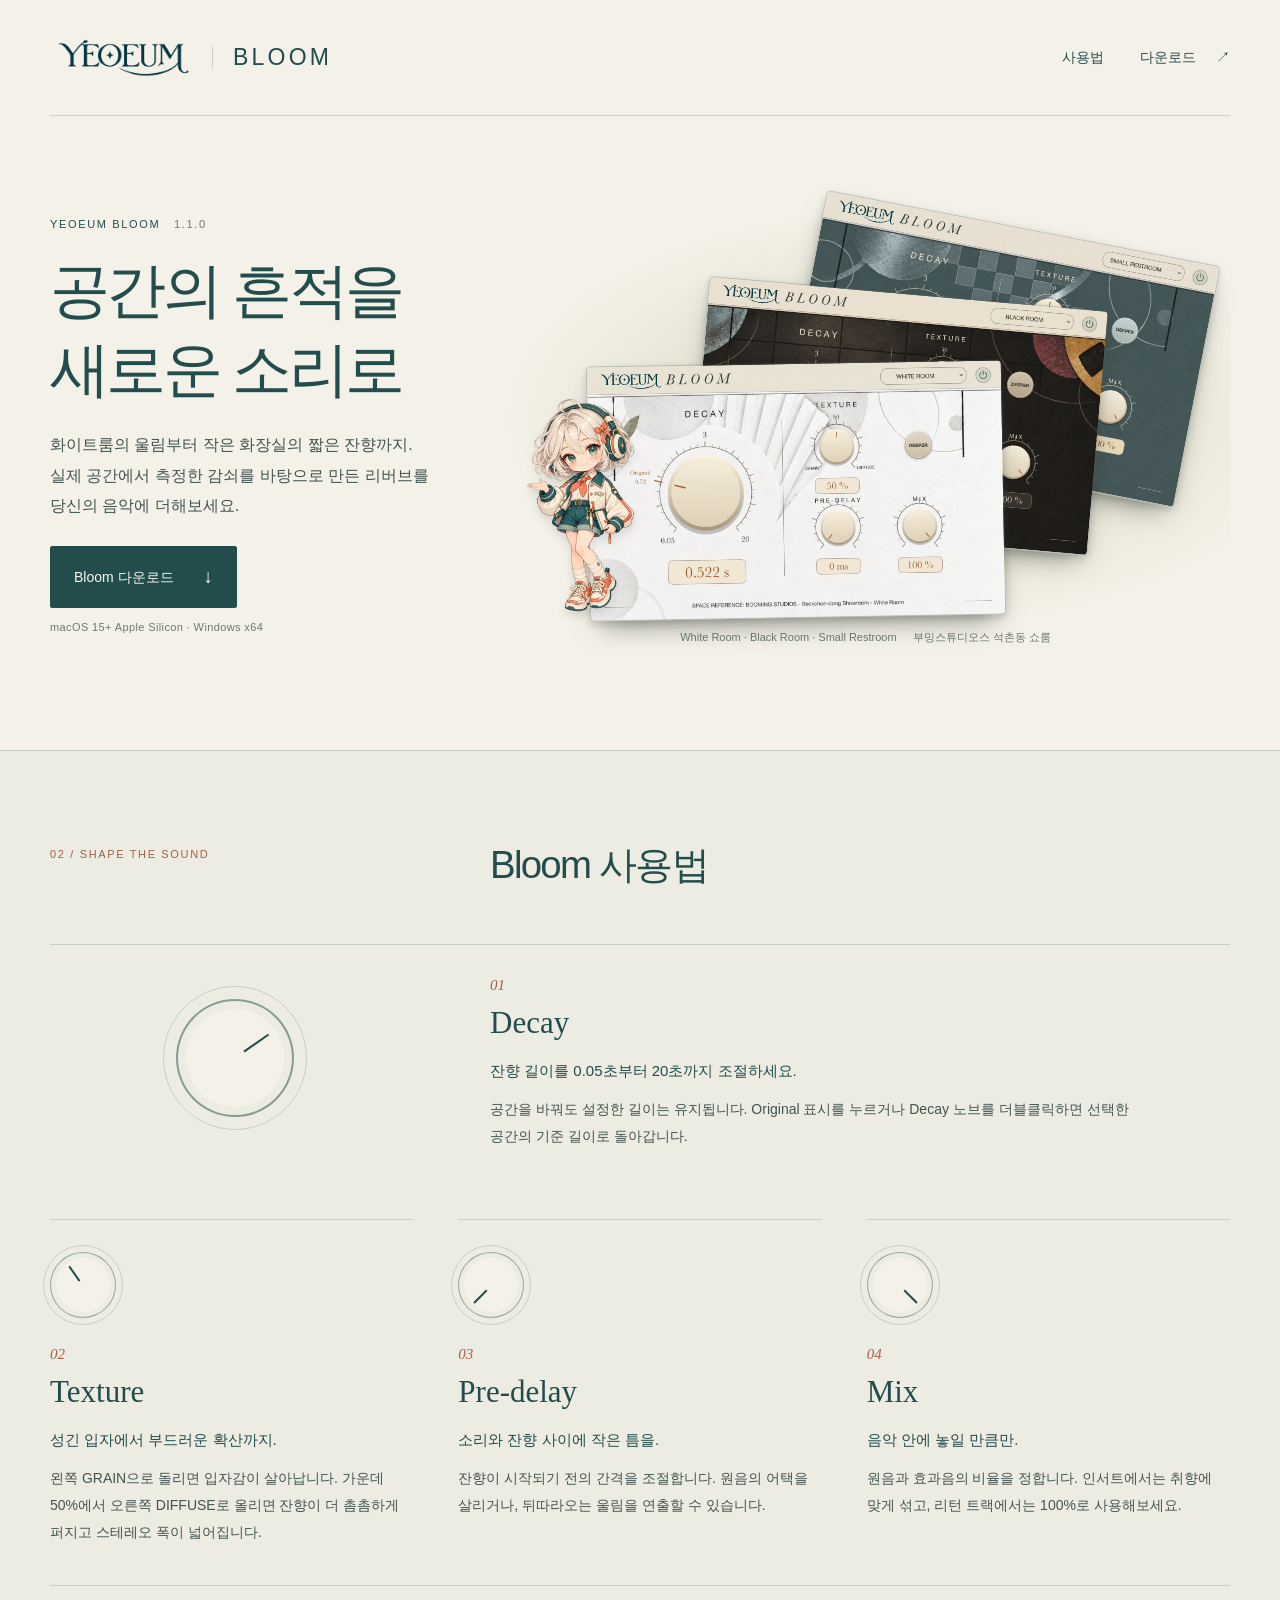
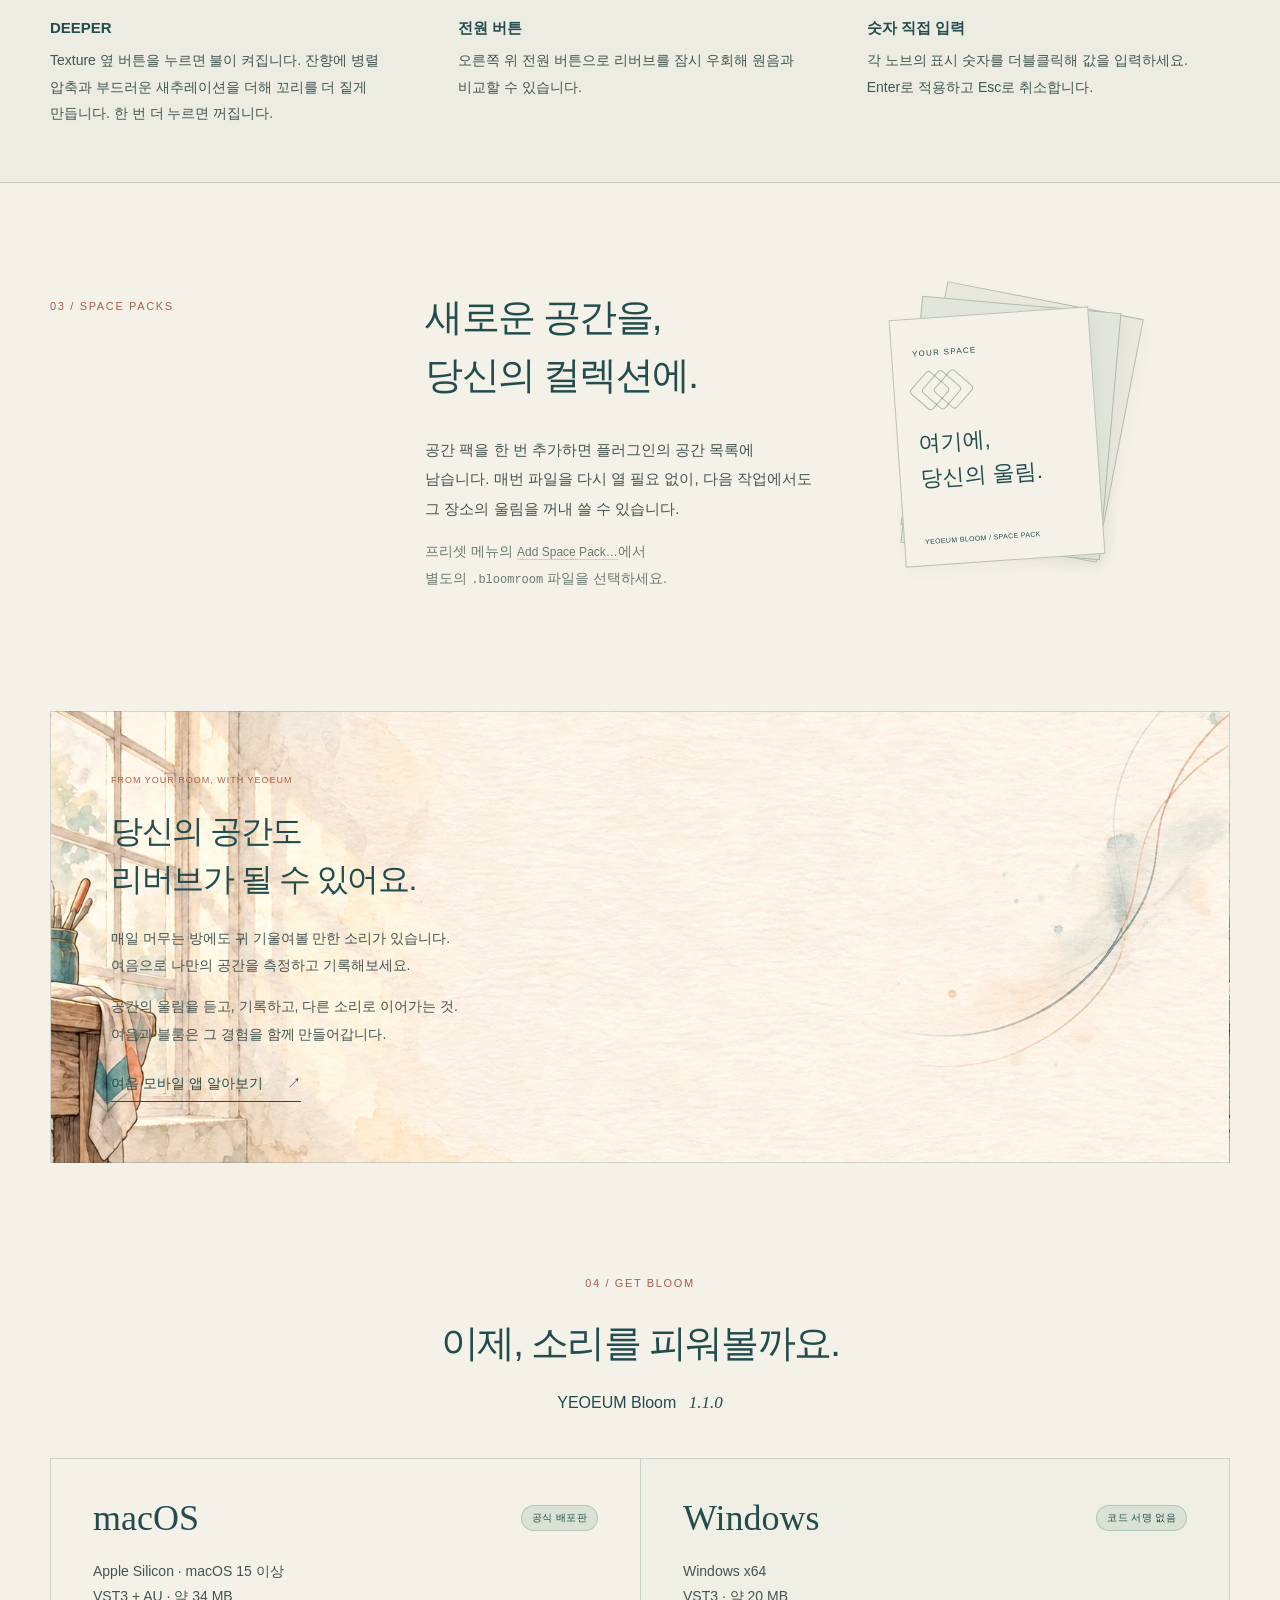
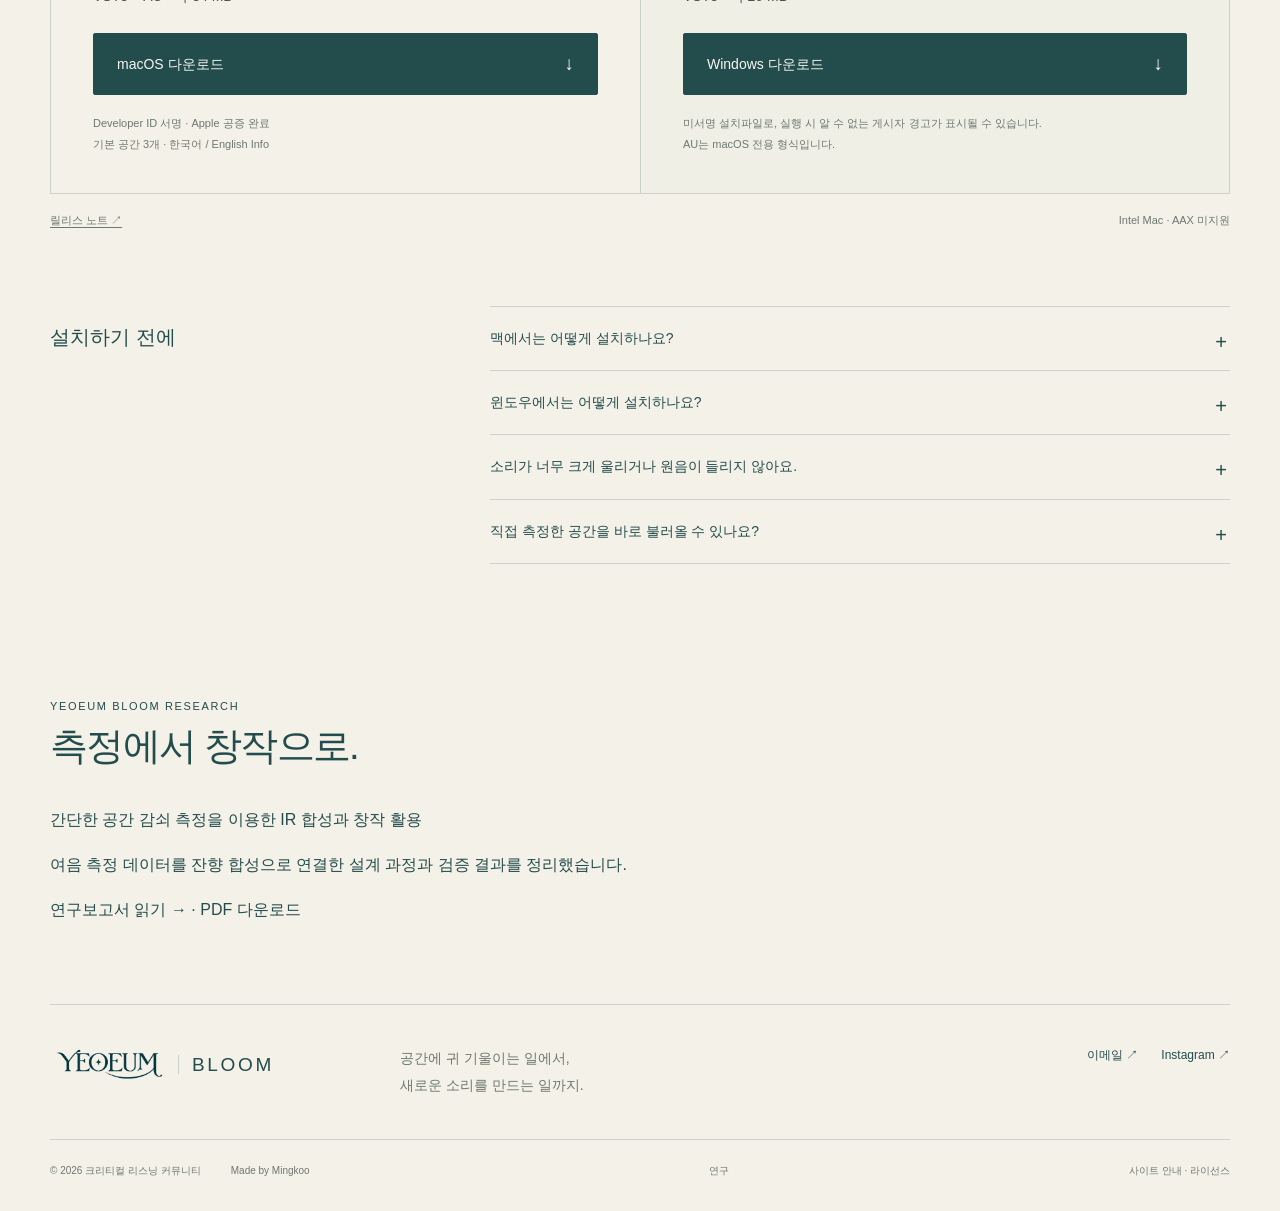
==== commit 1490b7f3: "Refresh Bloom homepage and simplify download information" ====
--- a/index.html
+++ b/index.html
@@ -5,20 +5,32 @@
 <meta name="description" content="공간의 흔적을 새로운 소리로. 공간에서 측정한 감쇠 특성을 바탕으로 만든 리버브, YEOEUM Bloom.">
 <meta name="theme-color" content="#f4f1e8"><meta property="og:type" content="website"><meta property="og:title" content="YEOEUM Bloom · 공간의 흔적을 새로운 소리로"><meta property="og:description" content="세 가지 공간, 네 개의 노브. 당신의 소리 안에서 다시 피어나는 잔향."><meta property="og:image" content="https://yeoeumbloom.anotier.art/assets/white-room-1.1.0.webp">
 <title>YEOEUM Bloom — 공간의 흔적을 새로운 소리로</title>
-<link rel="icon" href="assets/favicon.svg" type="image/svg+xml"><link rel="stylesheet" href="styles.css?v=1.1.0"><script src="site.js?v=1.1.0" defer></script>
+<link rel="icon" href="assets/favicon.svg" type="image/svg+xml"><link rel="stylesheet" href="styles.css?v=home-1.1.0">
 </head>
 <body>
 <a class="skip" href="#main">본문으로 건너뛰기</a>
-<div class="header-shell"><header class="site-header wrap"><a class="brand" href="#" aria-label="YEOEUM Bloom 홈"><img src="assets/wordmark.webp" alt="YEOEUM" width="700" height="233"><span>BLOOM</span></a><nav aria-label="주 메뉴"><a href="#spaces">공간</a><a href="#controls">사용법</a><a class="nav-download" href="#download">다운로드 <span aria-hidden="true">↗</span></a></nav></header></div>
+<div class="header-shell"><header class="site-header wrap"><a class="brand" href="#" aria-label="YEOEUM Bloom 홈"><img src="assets/wordmark.webp" alt="YEOEUM" width="700" height="233"><span>BLOOM</span></a><nav aria-label="주 메뉴"><a href="#controls">사용법</a><a class="nav-download" href="#download">다운로드 <span aria-hidden="true">↗</span></a></nav></header></div>
 <main id="main">
-<section class="hero wrap" aria-labelledby="hero-title">
-<div class="hero-top"><div><p class="eyebrow"><span class="spark" aria-hidden="true">✦</span> A SPACE-BASED REVERB · V1.1.0</p><h1 id="hero-title">공간의 흔적을<br>새로운 소리로</h1></div><div class="hero-copy"><p>어떤 장소에는 고유한 울림이 있습니다.<br>그곳에서 기록한 소리와 잔향을 가져와,<br>당신의 음악 안에서 다시 피워보세요.</p><a class="button primary" href="#download">YEOEUM Bloom 다운로드 <span aria-hidden="true">↓</span></a><p class="micro">macOS 15+ Apple Silicon · VST3 + AU / Windows x64 · VST3</p></div></div>
-<div class="hero-rule"><span>RECORDED IN A ROOM. REIMAGINED BY YOU.</span><span>01 — 03</span></div>
-</section>
-<section class="spaces wrap" id="spaces" aria-labelledby="spaces-title">
-<div class="space-toolbar"><h2 id="spaces-title" class="eyebrow">세 가지 공간에서 시작하는 소리</h2><div class="space-tabs" role="tablist" aria-label="공간 스킨 선택"><button id="tab-white" role="tab" aria-selected="true" aria-controls="space-panel" tabindex="0" data-space="white"><span class="swatch white"></span>White Room</button><button id="tab-black" role="tab" aria-selected="false" aria-controls="space-panel" tabindex="-1" data-space="black"><span class="swatch black"></span>Black Room</button><button id="tab-restroom" role="tab" aria-selected="false" aria-controls="space-panel" tabindex="-1" data-space="restroom"><span class="swatch restroom"></span>Small Restroom</button></div></div>
-<div id="space-panel" role="tabpanel" aria-labelledby="tab-white" tabindex="0"><figure class="plugin-figure"><img id="plugin-image" src="assets/white-room-1.1.0.webp" alt="White Room 스킨을 적용한 YEOEUM Bloom 1.1.0 플러그인 화면" width="1440" height="880" fetchpriority="high"><figcaption><span class="caption-label">SPACE REFERENCE</span><span id="space-reference">부밍스튜디오스 — 석촌동 쇼룸 — 화이트룸</span><span class="caption-note">실제 플러그인 화면 · 스킨 미리보기</span></figcaption></figure></div>
-<div class="space-intro"><p class="section-index">01 / THE SPACES</p><div><h2>장소에서 출발해,<br>장소 너머의 잔향으로.</h2><p>공간 잔향을 측정하는 모바일 앱 여음을 이용해 기록한 소리와 데이터를 바탕으로 만들었습니다. 여음 TRACE는 공간에서 측정한 주파수 대역별 감쇠 관계를 바탕으로 잔향을 합성합니다. 그 관계를 유지하면서 짧은 울림부터 긴 잔향까지 길이를 바꿀 수 있습니다.</p><p class="quiet">공간을 그대로 복제하기보다, 그 흔적을 새로운 소리의 재료로 사용합니다.</p></div></div>
+<section class="hero wrap" id="spaces" aria-labelledby="hero-title">
+  <div class="hero-copy">
+    <p class="eyebrow">YEOEUM BLOOM <span class="hero-version">1.1.0</span></p>
+    <h1 id="hero-title">공간의 흔적을<br>새로운 소리로</h1>
+    <p class="hero-description">화이트룸의 울림부터 작은 화장실의 짧은 잔향까지. 실제 공간에서 측정한 감쇠를 바탕으로 만든 리버브를 당신의 음악에 더해보세요.</p>
+    <a class="button primary" href="#download">Bloom 다운로드 <span aria-hidden="true">↓</span></a>
+    <p class="micro">macOS 15+ Apple Silicon · Windows x64</p>
+  </div>
+  <figure class="hero-preview">
+    <div class="hero-fan">
+      <img class="room-preview room-restroom" src="assets/small-restroom-1.1.0.webp" width="1440" height="880" alt="Small Restroom 프리셋 화면">
+      <img class="room-preview room-black" src="assets/black-room-1.1.0.webp" width="1440" height="880" alt="Black Room 프리셋 화면">
+      <img class="room-preview room-white" src="assets/white-room-1.1.0.webp" width="1440" height="880" alt="White Room 프리셋 화면" fetchpriority="high">
+      <img class="hero-character" src="assets/guide.webp" width="520" height="780" alt="">
+    </div>
+    <figcaption>
+      <span>White Room · Black Room · Small Restroom</span>
+      <span>부밍스튜디오스 석촌동 쇼룸</span>
+    </figcaption>
+  </figure>
 </section>
 <section class="controls-section" id="controls" aria-labelledby="controls-title"><div class="wrap"><div class="section-heading"><p class="section-index">02 / SHAPE THE SOUND</p><h2 id="controls-title">Bloom 사용법</h2></div><div class="controls-grid">
 <article class="bloom-control"><div class="dial-symbol bloom-dial" aria-hidden="true"><span></span></div><div><p class="control-number">01</p><h3>Decay</h3><p class="control-sub">잔향 길이를 0.05초부터 20초까지 조절하세요.</p><p>공간을 바꿔도 설정한 길이는 유지됩니다. Original 표시를 누르거나 Decay 노브를 더블클릭하면 선택한 공간의 기준 길이로 돌아갑니다.</p></div></article>
@@ -32,9 +44,9 @@
 <div><dt>숫자 직접 입력</dt><dd>각 노브의 표시 숫자를 더블클릭해 값을 입력하세요. Enter로 적용하고 Esc로 취소합니다.</dd></div>
 </dl></div></section>
 <section class="pack-section wrap"><p class="section-index">03 / SPACE PACKS</p><div class="pack-copy"><h2>새로운 공간을,<br>당신의 컬렉션에.</h2><p>공간 팩을 한 번 추가하면 플러그인의 공간 목록에 남습니다. 매번 파일을 다시 열 필요 없이, 다음 작업에서도 그 장소의 울림을 꺼내 쓸 수 있습니다.</p><p class="quiet">프리셋 메뉴의 <span class="inline-label">Add Space Pack…</span>에서<br>별도의 <code>.bloomroom</code> 파일을 선택하세요.</p></div><div class="pack-drawing" aria-hidden="true"><div class="pack-sheet back"><span>ROOM 02</span></div><div class="pack-sheet middle"><span>ROOM 03</span></div><div class="pack-sheet front"><span>YOUR SPACE</span><div class="room-lines"><i></i><i></i><i></i></div><strong>여기에,<br>당신의 울림.</strong><span class="sheet-bottom">YEOEUM BLOOM / SPACE PACK</span></div></div></section>
-<section class="atelier wrap" aria-labelledby="atelier-title"><div class="atelier-art"><img src="assets/guide.webp" width="520" height="780" alt="헤드폰을 쓰고 인사하는 여음의 아틀리에 캐릭터" loading="lazy"></div><div class="atelier-copy"><p class="eyebrow">FROM YOUR ROOM, WITH YEOEUM</p><h2 id="atelier-title">당신의 공간도<br>리버브가 될 수 있어요.</h2><p>매일 머무는 방에도 귀 기울여볼 만한 소리가 있습니다.<br>여음으로 나만의 공간을 측정하고 기록해보세요.</p><p>공간의 울림을 듣고, 기록하고, 다른 소리로 이어가는 것.<br>여음과 블룸은 그 경험을 함께 만들어갑니다.</p><a class="text-link" href="https://mingkoo-code.github.io/yeoeum-site/">여음 모바일 앱 알아보기 <span aria-hidden="true">↗</span></a></div></section>
-<section class="download-section wrap" id="download" aria-labelledby="download-title"><div class="download-heading"><p class="section-index">04 / GET BLOOM</p><h2 id="download-title">이제, 소리를 피워볼까요.</h2><p>YEOEUM Bloom <span class="version">1.1.0</span></p><p class="quiet">01 White Room · 02 Black Room · 03 Small Restroom</p></div><div class="downloads"><article class="download-card available"><div class="download-platform"><h3>macOS</h3><span class="status">공식 배포판</span></div><p class="platform-spec">Apple Silicon · macOS 15 이상<br>VST3 + AU · 약 34 MB</p><a id="mac-download" class="button primary" href="https://github.com/mingkoo-code/yeoeum-bloom/releases/download/v1.1.0/YEOEUM-Bloom-1.1.0-macOS-AppleSilicon-CLC.pkg">macOS 다운로드 <span aria-hidden="true">↓</span></a><p class="download-detail">Developer ID 서명 · Apple 공증 완료<br>기본 공간 3개 · 한국어 / English Info</p></article><article class="download-card available"><div class="download-platform"><h3>Windows</h3><span class="status">코드 서명 없음</span></div><p class="platform-spec">Windows x64<br>VST3 · 약 20 MB</p><a id="windows-download" class="button primary" href="https://github.com/mingkoo-code/yeoeum-bloom/releases/download/v1.1.0/YEOEUM-Bloom-1.1.0-Windows-x64-CLC-Setup.exe">Windows 다운로드 <span aria-hidden="true">↓</span></a><p class="download-detail">미서명 설치파일로, 실행 시 알 수 없는 게시자 경고가 표시될 수 있습니다.<br>AU는 macOS 전용 형식입니다.</p></article></div><div class="download-meta"><a href="https://github.com/mingkoo-code/yeoeum-bloom/releases/tag/v1.1.0">릴리스 노트 ↗</a><a href="https://github.com/mingkoo-code/yeoeum-bloom/releases/download/v1.1.0/SHA256.txt">파일 검증용 SHA-256 ↗</a><span>Intel Mac · AAX 미지원</span></div>
-<div class="install-guide"><h3>설치하기 전에</h3><div><details><summary>맥에서는 어떻게 설치하나요?</summary><p>DAW를 종료한 뒤 내려받은 PKG를 실행하세요. VST3와 AU가 공용 플러그인 폴더에 함께 설치됩니다. DAW를 다시 열어 플러그인을 검색하고, 로고를 눌러 Info에서 버전 1.1.0을 확인하세요.</p><p class="paths">VST3: /Library/Audio/Plug-Ins/VST3/<br>AU: /Library/Audio/Plug-Ins/Components/</p></details><details><summary>윈도우에서는 어떻게 설치하나요?</summary><p>DAW를 종료하고 내려받은 Setup.exe를 실행하세요. 기본 설치 위치는 공용 VST3 폴더이며, 설치 화면에서 스캔 폴더를 바꿀 수 있습니다. 이 Windows 설치파일은 코드 서명이 없어 알 수 없는 게시자 경고가 표시될 수 있습니다. 파일명과 다운로드 출처를 확인해주세요.</p><p class="paths">C:\Program Files\Common Files\VST3\YEOEUM Bloom.vst3</p></details><details><summary>이전 버전의 AU를 쓴 프로젝트는 어떻게 열어요?</summary><p>1.1.0의 AU 제조사 식별자가 바뀌었습니다. 기존 프로젝트에서는 DAW가 이전 AU를 찾지 못할 수 있습니다. 업데이트 전에 프로젝트와 설정을 저장해 두세요. 이전 AU가 필요하면 <a class="inline-label" href="https://github.com/mingkoo-code/yeoeum-bloom/releases/tag/v1.0.1">1.0.1 릴리스</a>에서 설치 파일을 받을 수 있습니다.</p></details><details><summary>구버전이 계속 보이거나 중복으로 검색돼요.</summary><p>DAW를 종료하고 다른 스캔 폴더에 남은 이전 YEOEUM Bloom 복사본을 스캔 폴더 밖으로 옮긴 뒤 다시 스캔하세요. 설치파일은 다른 위치의 구버전을 자동 삭제하지 않습니다. 기존 프로젝트와 공간 팩은 별도로 보관해주세요.</p></details><details><summary>소리가 너무 크게 울리거나 원음이 들리지 않아요.</summary><p>Mix의 기본값은 리턴 트랙용 100%입니다. 악기나 오디오 트랙에 직접 넣었다면 Mix를 낮춰 원음과 섞어보세요. Mix 노브를 더블클릭하면 100%로 돌아갑니다.</p></details><details><summary>직접 측정한 공간을 바로 불러올 수 있나요?</summary><p>현재는 블룸용으로 제작된 .bloomroom 공간 팩을 추가할 수 있습니다. 모바일 앱의 측정 기록이나 일반 WAV 파일을 플러그인에 직접 불러오는 방식은 아닙니다. 여음 모바일 앱에서 공간을 측정하고 기록하는 방법을 먼저 살펴보세요.</p></details></div></div></section>
+<section class="atelier wrap" aria-labelledby="atelier-title"><div class="atelier-copy"><p class="eyebrow">FROM YOUR ROOM, WITH YEOEUM</p><h2 id="atelier-title">당신의 공간도<br>리버브가 될 수 있어요.</h2><p>매일 머무는 방에도 귀 기울여볼 만한 소리가 있습니다.<br>여음으로 나만의 공간을 측정하고 기록해보세요.</p><p>공간의 울림을 듣고, 기록하고, 다른 소리로 이어가는 것.<br>여음과 블룸은 그 경험을 함께 만들어갑니다.</p><a class="text-link" href="https://mingkoo-code.github.io/yeoeum-site/">여음 모바일 앱 알아보기 <span aria-hidden="true">↗</span></a></div></section>
+<section class="download-section wrap" id="download" aria-labelledby="download-title"><div class="download-heading"><p class="section-index">04 / GET BLOOM</p><h2 id="download-title">이제, 소리를 피워볼까요.</h2><p>YEOEUM Bloom <span class="version">1.1.0</span></p></div><div class="downloads"><article class="download-card available"><div class="download-platform"><h3>macOS</h3><span class="status">공식 배포판</span></div><p class="platform-spec">Apple Silicon · macOS 15 이상<br>VST3 + AU · 약 34 MB</p><a id="mac-download" class="button primary" href="https://github.com/mingkoo-code/yeoeum-bloom/releases/download/v1.1.0/YEOEUM-Bloom-1.1.0-macOS-AppleSilicon-CLC.pkg">macOS 다운로드 <span aria-hidden="true">↓</span></a><p class="download-detail">Developer ID 서명 · Apple 공증 완료<br>기본 공간 3개 · 한국어 / English Info</p></article><article class="download-card available"><div class="download-platform"><h3>Windows</h3><span class="status">코드 서명 없음</span></div><p class="platform-spec">Windows x64<br>VST3 · 약 20 MB</p><a id="windows-download" class="button primary" href="https://github.com/mingkoo-code/yeoeum-bloom/releases/download/v1.1.0/YEOEUM-Bloom-1.1.0-Windows-x64-CLC-Setup.exe">Windows 다운로드 <span aria-hidden="true">↓</span></a><p class="download-detail">미서명 설치파일로, 실행 시 알 수 없는 게시자 경고가 표시될 수 있습니다.<br>AU는 macOS 전용 형식입니다.</p></article></div><div class="download-meta"><a href="https://github.com/mingkoo-code/yeoeum-bloom/releases/tag/v1.1.0">릴리스 노트 ↗</a><span>Intel Mac · AAX 미지원</span></div>
+<div class="install-guide"><h3>설치하기 전에</h3><div><details><summary>맥에서는 어떻게 설치하나요?</summary><p>DAW를 종료한 뒤 내려받은 PKG를 실행하세요. VST3와 AU가 공용 플러그인 폴더에 함께 설치됩니다. DAW를 다시 열어 플러그인을 검색하고, 로고를 눌러 Info에서 버전 1.1.0을 확인하세요.</p><p class="paths">VST3: /Library/Audio/Plug-Ins/VST3/<br>AU: /Library/Audio/Plug-Ins/Components/</p></details><details><summary>윈도우에서는 어떻게 설치하나요?</summary><p>DAW를 종료하고 내려받은 Setup.exe를 실행하세요. 기본 설치 위치는 공용 VST3 폴더이며, 설치 화면에서 스캔 폴더를 바꿀 수 있습니다. 이 Windows 설치파일은 코드 서명이 없어 알 수 없는 게시자 경고가 표시될 수 있습니다. 파일명과 다운로드 출처를 확인해주세요.</p><p class="paths">C:\Program Files\Common Files\VST3\YEOEUM Bloom.vst3</p></details><details><summary>소리가 너무 크게 울리거나 원음이 들리지 않아요.</summary><p>Mix의 기본값은 리턴 트랙용 100%입니다. 악기나 오디오 트랙에 직접 넣었다면 Mix를 낮춰 원음과 섞어보세요. Mix 노브를 더블클릭하면 100%로 돌아갑니다.</p></details><details><summary>직접 측정한 공간을 바로 불러올 수 있나요?</summary><p>현재는 블룸용으로 제작된 .bloomroom 공간 팩을 추가할 수 있습니다. 모바일 앱의 측정 기록이나 일반 WAV 파일을 플러그인에 직접 불러오는 방식은 아닙니다. 여음 모바일 앱에서 공간을 측정하고 기록하는 방법을 먼저 살펴보세요.</p></details></div></div></section>
 <section class="wrap" id="research" aria-labelledby="research-title" style="padding-top:48px;padding-bottom:64px"><p class="eyebrow">YEOEUM BLOOM RESEARCH</p><h2 id="research-title">측정에서 창작으로.</h2><p><a href="research/trace-bloom-1.0.html">간단한 공간 감쇠 측정을 이용한 IR 합성과 창작 활용</a></p><p>여음 측정 데이터를 잔향 합성으로 연결한 설계 과정과 검증 결과를 정리했습니다.</p><p><a href="research/trace-bloom-1.0.html">연구보고서 읽기 →</a> · <a href="research/YEOEUM-TRACE-BLOOM-report.pdf" download>PDF 다운로드</a></p></section></main>
 <footer class="site-footer wrap"><div class="footer-top"><a class="brand footer-brand" href="#" aria-label="처음으로"><img src="assets/wordmark.webp" width="700" height="233" alt="YEOEUM"><span>BLOOM</span></a><p>공간에 귀 기울이는 일에서,<br>새로운 소리를 만드는 일까지.</p><div class="contact-links"><a href="mailto:yeoeum@anotier.art">이메일 <span aria-hidden="true">↗</span></a><a href="https://www.instagram.com/__mingkoo/">Instagram <span aria-hidden="true">↗</span></a></div></div><div class="footer-bottom"><span>© 2026 크리티컬 리스닝 커뮤니티</span><span>Made by Mingkoo</span><a href="research/index.html">연구</a><a href="notices.html">사이트 안내 · 라이선스</a></div></footer>
 </body></html>
--- a/styles.css
+++ b/styles.css
@@ -1,10 +1,10 @@
-:root{--header-height:116px;--paper:#f4f1e8;--ink:#234c4d;--body:#435451;--muted:#6c7971;--line:#234c4d30;--rust:#a75f48;--sage:#d6ded2;--serif:Georgia,'Times New Roman',serif;--sans:-apple-system,BlinkMacSystemFont,'Apple SD Gothic Neo','Malgun Gothic',sans-serif}*{box-sizing:border-box}html{scroll-behavior:smooth;scroll-padding-top:calc(var(--header-height) + 24px)}body{margin:0;background:var(--paper);color:var(--ink);font-family:var(--sans);font-size:16px;line-height:1.8;word-break:keep-all;overflow-wrap:break-word}button,a{-webkit-tap-highlight-color:transparent}a{color:inherit;text-decoration:none}button{font:inherit}a:focus-visible,button:focus-visible,summary:focus-visible,[tabindex]:focus-visible{outline:2px solid var(--rust);outline-offset:6px}img{display:block;max-width:100%;height:auto}.wrap{width:min(1180px,calc(100% - 96px));margin-inline:auto}.skip{position:absolute;top:-100px;left:20px;padding:12px 20px;background:var(--ink);color:white;z-index:30}.skip:focus{top:10px}.header-shell{position:sticky;top:0;z-index:20;background:var(--paper)}.site-header{height:var(--header-height);display:flex;justify-content:space-between;align-items:center;border-bottom:1px solid var(--line)}.brand{display:flex;align-items:center;gap:20px;flex-shrink:0}.brand img{width:142px;height:48px;object-fit:contain}.brand span{font-size:13px;letter-spacing:.23em;border-left:1px solid var(--line);padding-left:20px}.site-header nav{display:flex;gap:36px;align-items:center;font-size:14px}.site-header nav a:hover,.text-link:hover,.contact-links a:hover{text-decoration:underline;text-underline-offset:6px}.nav-download{display:flex;gap:20px}.hero{padding-top:74px}.hero-top{display:grid;grid-template-columns:1.25fr 1fr;gap:70px;align-items:end}.eyebrow,.section-index{font-size:11px;font-weight:500;letter-spacing:.15em;margin:0;text-transform:uppercase}.spark{color:var(--rust);margin-right:8px;font-size:17px}h1,h2,h3,p{margin-top:0}h1{font-size:clamp(36px,4.8vw,65px);font-weight:400;letter-spacing:-.06em;line-height:1.32;margin:24px 0 0}h2{font-size:clamp(28px,3vw,40px);font-weight:400;letter-spacing:-.045em;line-height:1.5}h3{font-weight:400}.hero-copy{padding-bottom:3px}.hero-copy>p:first-child{font-size:17px;line-height:1.95;margin-bottom:28px;color:var(--body)}.button{display:inline-flex;align-items:center;justify-content:space-between;gap:36px;padding:15px 23px;font-size:14px;border-radius:2px;line-height:1.6;transition:background .2s,color .2s}.button.primary{background:var(--ink);color:#f9f7f0;border:1px solid var(--ink)}.button.primary:hover{background:#356360}.button span{font-size:19px}.micro{font-size:11px;letter-spacing:.035em;margin:10px 0 0;color:var(--muted)}.hero-rule{display:flex;justify-content:space-between;border-top:1px solid var(--line);margin-top:55px;padding-top:14px;color:var(--muted);font-size:10px;letter-spacing:.14em}.spaces{padding-top:40px}.space-toolbar{display:flex;justify-content:space-between;align-items:center;gap:25px;margin-bottom:22px}.space-toolbar h2{font-size:11px;letter-spacing:.05em;font-weight:500}.space-tabs{display:flex;gap:6px;align-items:center}.space-tabs button{border:1px solid transparent;padding:8px 13px;background:none;color:var(--muted);font-size:12px;cursor:pointer;display:flex;align-items:center;gap:8px;border-radius:30px;white-space:nowrap}.space-tabs button[aria-selected=true]{border-color:var(--ink);color:var(--ink)}.space-tabs button:hover{background:#234c4d08}.swatch{width:8px;height:8px;border-radius:50%;display:inline-block;border:1px solid #53615a50}.swatch.white{background:#e6e4d8}.swatch.black{background:#302f2a}.swatch.restroom{background:#607d7a}.plugin-figure{margin:0}.plugin-figure>img{width:100%;border-radius:7px;box-shadow:0 22px 42px -22px #152a2940;border:1px solid #234c4d28}.plugin-figure figcaption{display:flex;gap:15px;align-items:center;margin-top:20px;font-size:11px;color:var(--muted)}.caption-label{font-size:9px;letter-spacing:.1em;color:var(--rust)}.caption-note{margin-left:auto;font-size:10px}.space-intro{display:grid;grid-template-columns:1fr 2fr;gap:70px;margin:90px 0 110px}.section-index{color:var(--rust);padding-top:9px}.space-intro>div{max-width:650px}.space-intro h2{margin-bottom:26px}.space-intro p:not(.section-index){font-size:16px;line-height:1.95;color:var(--body)}.quiet{color:var(--muted)!important;font-size:14px!important}.controls-section{background:#dce1d660;border-block:1px solid var(--line);padding:85px 0 55px}.section-heading{display:grid;grid-template-columns:1fr 2fr;gap:70px;margin-bottom:50px}.section-heading h2{margin:0}.controls-grid{display:grid;grid-template-columns:repeat(3,1fr);gap:45px}.controls-grid article{border-top:1px solid var(--line);padding-top:32px}.controls-grid .bloom-control{grid-column:1/-1;display:grid;grid-template-columns:1fr 2fr;gap:70px;padding-bottom:25px}.bloom-control>div:last-child{max-width:650px}.control-number{font:italic 15px var(--serif);color:var(--rust);margin-bottom:9px}.controls-grid h3{font-family:var(--serif);font-size:31px;line-height:1.3;margin-bottom:14px}.controls-grid .control-sub{font-size:15px;color:var(--ink);margin-bottom:12px}.controls-grid p:last-child{font-size:14px;line-height:1.9;color:var(--body);margin-bottom:0}.dial-symbol{position:relative;width:66px;height:66px;border:1px solid #234c4d70;border-radius:50%;margin-bottom:28px;background:radial-gradient(circle,var(--paper) 59%,transparent 60%);outline:1px solid #234c4d30;outline-offset:6px}.dial-symbol span{display:block;position:absolute;left:31px;top:9px;height:18px;width:2px;background:var(--ink);transform-origin:1px 24px}.bloom-dial{width:118px;height:118px;justify-self:center;margin-top:22px;border:2px solid #234c4d80;background:radial-gradient(circle,var(--paper) 60%,transparent 61%);outline-offset:12px}.bloom-dial span{left:56px;top:16px;height:30px;transform-origin:1px 41px;transform:rotate(55deg)}.texture-dial span{transform:rotate(-35deg)}.delay-dial span{transform:rotate(-135deg)}.mix-dial span{transform:rotate(135deg)}.pack-section{padding-block:105px;display:grid;grid-template-columns:1fr 1.2fr 1.1fr;gap:45px;align-items:start}.pack-copy p{font-size:15px;color:var(--body);line-height:1.95}.inline-label{font-size:12px;border-bottom:1px solid var(--line)}code{font-size:12px}.pack-drawing{height:280px;position:relative;margin-left:30px;margin-top:20px}.pack-sheet{position:absolute;width:200px;height:248px;border:1px solid #53635e55;background:#e9e8df;padding:18px 20px;box-shadow:4px 6px 15px #234c4d08}.pack-sheet>span:first-child{font-size:8px;letter-spacing:.16em}.pack-sheet.back{transform:rotate(11deg);left:25px;top:-10px}.pack-sheet.middle{transform:rotate(5deg);left:14px;top:-4px;background:#e1e5dc}.pack-sheet.front{transform:rotate(-4deg);left:0;top:5px;background:var(--paper)}.pack-sheet strong{font-size:22px;font-weight:400;line-height:1.6;display:block;margin-top:20px}.sheet-bottom{position:absolute;bottom:16px;font-size:7px;letter-spacing:.05em}.room-lines{position:relative;height:30px;margin-top:10px}.room-lines i{position:absolute;border:1px solid #66867b85;width:30px;height:30px;transform:rotate(45deg);border-radius:4px}.room-lines i:nth-child(2){left:12px}.room-lines i:nth-child(3){left:24px}.atelier{position:relative;background:#f4eee2 url('assets/atelier.webp') center/cover;border:1px solid var(--line);display:grid;grid-template-columns:.8fr 1.4fr;gap:45px;overflow:hidden;min-height:420px;padding:48px 65px 0;margin-bottom:105px}.atelier-art{align-self:end;max-width:250px;margin:0 auto}.atelier-art img{width:100%;max-height:350px;object-fit:contain;object-position:bottom}.atelier-copy{padding-bottom:45px}.atelier-copy .eyebrow{color:var(--rust);font-size:9px;letter-spacing:.11em;margin-bottom:18px}.atelier h2{font-size:32px;margin-bottom:22px}.atelier p:not(.eyebrow){font-size:14px;line-height:1.95;color:var(--body)}.text-link{display:inline-flex;gap:24px;align-items:center;font-size:14px;border-bottom:1px solid var(--ink);padding-bottom:5px;margin-top:9px}.download-section{padding-bottom:85px}.download-heading{text-align:center;margin-bottom:40px}.download-heading .section-index{margin-bottom:20px}.download-heading h2{margin-bottom:17px}.download-heading>p:last-child{font-size:13px;letter-spacing:.06em}.version{font:italic 17px var(--serif);margin-left:8px}.downloads{display:grid;grid-template-columns:1fr 1fr;border:1px solid var(--line)}.download-card{padding:38px 42px}.download-card+.download-card{border-left:1px solid var(--line);background:#e6e8df50}.download-platform{display:flex;justify-content:space-between;align-items:center;gap:15px}.download-platform h3{font:36px var(--serif);margin:0}.status{font-size:10px;letter-spacing:.04em;color:var(--muted);border:1px solid var(--line);border-radius:20px;padding:3px 10px}.available .status{color:var(--ink);background:#d9e2d5}.platform-spec{font-size:14px;color:var(--body);margin:20px 0}.download-card .button{width:100%;margin:4px 0 18px}.button.disabled{background:#dce0d7;color:#6f7c73;border:1px solid transparent;justify-content:center;cursor:default}.download-detail{font-size:11px;color:var(--muted);margin:0;line-height:1.9}.download-meta{display:flex;gap:25px;font-size:11px;margin-top:17px;color:var(--muted);flex-wrap:wrap}.download-meta>span{margin-left:auto}.download-meta a{text-decoration:underline;text-underline-offset:3px}.install-guide{display:grid;grid-template-columns:1fr 2fr;gap:70px;margin-top:75px}.install-guide>h3{font-size:20px;margin-top:13px}.install-guide details{border-bottom:1px solid var(--line)}.install-guide details:first-child{border-top:1px solid var(--line)}summary{cursor:pointer;list-style:none;padding:19px 30px 19px 0;font-size:14px;position:relative}summary::-webkit-details-marker{display:none}summary:after{content:'+';position:absolute;right:3px;top:17px;font-size:20px;font-weight:300}details[open] summary:after{content:'−'}details p{font-size:13px;color:var(--body);line-height:1.95;padding-right:20px}.paths{font-size:11px!important;overflow-wrap:anywhere;word-break:normal}.site-footer{padding-top:40px;border-top:1px solid var(--line)}.footer-top{display:grid;grid-template-columns:1fr 1.5fr 1fr;gap:30px;align-items:start;padding-bottom:40px}.footer-brand img{width:115px;height:38px}.footer-brand{gap:13px}.footer-brand span{font-size:9px;padding-left:13px}.footer-top>p{font-size:14px;color:var(--muted);line-height:1.9;margin:0}.contact-links{justify-self:end;display:flex;gap:23px;font-size:12px}.contact-links a{white-space:nowrap}.footer-bottom{display:flex;gap:30px;border-top:1px solid var(--line);padding:22px 0 32px;font-size:10px;color:var(--muted)}.footer-bottom>a{margin-left:auto}.notice-page{max-width:760px;padding-block:65px}.notice-page h1{font-size:40px;margin:0 0 42px}.notice-page h2{font-size:22px;margin:40px 0 14px}.notice-page p,.notice-page li{font-size:14px;color:var(--body)}.notice-page a{text-decoration:underline;text-underline-offset:4px}
-@media(min-width:1450px){.hero-top{gap:110px}.hero-copy{padding-left:40px}}
-@media(max-width:950px){.wrap{width:calc(100% - 56px)}.hero-top{gap:35px}.hero-copy>p:first-child{font-size:15px}.hero-top h1{font-size:46px}.space-toolbar{align-items:flex-start;flex-direction:column;gap:13px}.space-intro,.section-heading,.install-guide{grid-template-columns:1fr 2fr;gap:35px}.pack-section{grid-template-columns:1fr 1.5fr;gap:30px}.pack-section>.section-index{grid-column:1/-1}.pack-drawing{justify-self:center;min-width:240px}.atelier{padding:35px 30px 0;gap:25px}.atelier h2{font-size:29px}.atelier p br{display:none}.download-card{padding:30px}.footer-top{grid-template-columns:1fr 1fr}.contact-links{grid-column:2;justify-self:start}.footer-top>p{grid-column:2}.footer-brand{grid-row:1/3}.controls-grid{gap:25px}.controls-grid .bloom-control{gap:35px}}
-@media(max-width:620px){:root{--header-height:86px}.wrap{width:calc(100% - 40px)}.site-header{height:86px}.brand{gap:10px}.brand img{width:110px;height:37px}.brand span{font-size:9px;padding-left:10px;letter-spacing:.16em}.site-header nav{gap:14px;font-size:12px}.site-header nav>a[href="#spaces"]{display:none}.nav-download{gap:8px}.hero{padding-top:44px}.hero-top{grid-template-columns:1fr;gap:27px}.eyebrow{font-size:9px}.hero-top h1{font-size:43px;margin-top:20px;line-height:1.4}.hero-copy>p:first-child{font-size:15px;margin-bottom:22px}.hero-copy .button{width:100%}.micro{text-align:center;font-size:10px}.hero-rule{margin-top:32px;font-size:7px;padding-top:11px}.spaces{padding-top:28px}.space-toolbar{gap:16px}.space-toolbar h2{font-size:11px}.space-tabs{width:100%;gap:3px;justify-content:space-between}.space-tabs button{font-size:10px;padding:6px 8px;gap:5px}.swatch{width:6px;height:6px}.plugin-figure>img{border-radius:3px}.plugin-figure figcaption{gap:6px;flex-wrap:wrap;margin-top:13px;font-size:10px}.caption-label{font-size:8px;letter-spacing:.04em}.caption-note{margin-left:0;flex-basis:100%;font-size:9px}.space-intro{grid-template-columns:1fr;gap:22px;margin:53px 0 58px}.space-intro h2{font-size:30px;margin-bottom:22px}.space-intro p:not(.section-index){font-size:14px}.quiet{font-size:13px!important}.controls-section{padding:48px 0 30px}.section-heading{grid-template-columns:1fr;gap:20px;margin-bottom:30px}.section-heading h2{font-size:28px}.controls-grid{grid-template-columns:1fr;gap:28px}.controls-grid article{display:grid;grid-template-columns:70px 1fr;column-gap:23px;padding-top:25px}.controls-grid article>.dial-symbol{grid-column:1;grid-row:1/5;margin:19px 0 0 4px;width:54px;height:54px}.dial-symbol span{left:25px;top:7px;height:15px;transform-origin:1px 20px}.controls-grid article>p,.controls-grid article>h3{grid-column:2}.controls-grid article h3{font-size:28px}.controls-grid article .control-number{margin-bottom:5px}.controls-grid article .control-sub{font-size:14px}.controls-grid article p:last-child{font-size:13px}.controls-grid .bloom-control{display:grid;grid-template-columns:70px 1fr;gap:23px;grid-column:auto;padding-bottom:0}.controls-grid .bloom-control>.bloom-dial{width:54px;height:54px;outline-offset:6px;margin-top:28px}.bloom-dial span{left:25px;top:7px;height:15px;transform-origin:1px 20px}.pack-section{padding-block:55px;grid-template-columns:1fr;gap:22px}.pack-section>.section-index{grid-column:auto}.pack-copy h2{font-size:30px}.pack-copy p{font-size:14px}.pack-drawing{height:265px;margin:15px 0 0;min-width:220px}.atelier{display:flex;flex-direction:column-reverse;gap:5px;padding:30px 25px 0;margin-bottom:55px;background-position:42% center}.atelier-copy{padding-bottom:0}.atelier .eyebrow{font-size:8px}.atelier h2{font-size:28px}.atelier p:not(.eyebrow){font-size:13px}.atelier-art{max-width:170px;margin:15px auto 0}.atelier-art img{max-height:255px}.download-section{padding-bottom:50px}.download-heading h2{font-size:28px}.downloads{grid-template-columns:1fr}.download-card{padding:28px 25px}.download-card+.download-card{border-left:0;border-top:1px solid var(--line)}.download-platform h3{font-size:32px}.download-detail{font-size:11px}.download-meta{gap:16px;font-size:10px}.download-meta>span{margin-left:0;width:100%}.install-guide{grid-template-columns:1fr;gap:10px;margin-top:35px}.install-guide>h3{font-size:20px}.install-guide summary{font-size:13px}.site-footer{padding-top:30px}.footer-top{display:flex;flex-wrap:wrap;gap:25px;padding-bottom:30px}.footer-brand{width:100%}.footer-top>p{font-size:12px;flex:1}.contact-links{font-size:11px;flex-direction:column;gap:10px}.footer-bottom{flex-wrap:wrap;gap:5px 18px;font-size:9px}.footer-bottom>a{margin-left:0;width:100%}.notice-page{padding-block:42px}.notice-page h1{font-size:32px}}
+:root{--header-height:116px;--paper:#f4f1e8;--ink:#234c4d;--body:#435451;--muted:#6c7971;--line:#234c4d30;--rust:#a75f48;--sage:#d6ded2;--serif:Georgia,'Times New Roman',serif;--sans:-apple-system,BlinkMacSystemFont,'Apple SD Gothic Neo','Malgun Gothic',sans-serif}*{box-sizing:border-box}html{scroll-behavior:smooth;scroll-padding-top:calc(var(--header-height) + 24px)}body{margin:0;background:var(--paper);color:var(--ink);font-family:var(--sans);font-size:16px;line-height:1.8;word-break:keep-all;overflow-wrap:break-word}button,a{-webkit-tap-highlight-color:transparent}a{color:inherit;text-decoration:none}button{font:inherit}a:focus-visible,button:focus-visible,summary:focus-visible,[tabindex]:focus-visible{outline:2px solid var(--rust);outline-offset:6px}img{display:block;max-width:100%;height:auto}.wrap{width:min(1180px,calc(100% - 96px));margin-inline:auto}.skip{position:absolute;top:-100px;left:20px;padding:12px 20px;background:var(--ink);color:white;z-index:30}.skip:focus{top:10px}.header-shell{position:sticky;top:0;z-index:20;background:var(--paper)}.site-header{height:var(--header-height);display:flex;justify-content:space-between;align-items:center;border-bottom:1px solid var(--line)}.brand{display:flex;align-items:center;gap:20px;flex-shrink:0}.brand img{width:142px;height:48px;object-fit:contain}.brand span{font-size:23px;font-weight:500;line-height:1;letter-spacing:.14em;border-left:1px solid var(--line);padding-left:20px}.site-header nav{display:flex;gap:36px;align-items:center;font-size:14px}.site-header nav a:hover,.text-link:hover,.contact-links a:hover{text-decoration:underline;text-underline-offset:6px}.nav-download{display:flex;gap:20px}.eyebrow,.section-index{font-size:11px;font-weight:500;letter-spacing:.15em;margin:0;text-transform:uppercase}h1,h2,h3,p{margin-top:0}h1{font-size:clamp(36px,4.8vw,65px);font-weight:400;letter-spacing:-.06em;line-height:1.32;margin:24px 0 0}h2{font-size:clamp(28px,3vw,40px);font-weight:400;letter-spacing:-.045em;line-height:1.5}h3{font-weight:400}.button{display:inline-flex;align-items:center;justify-content:space-between;gap:36px;padding:15px 23px;font-size:14px;border-radius:2px;line-height:1.6;transition:background .2s,color .2s}.button.primary{background:var(--ink);color:#f9f7f0;border:1px solid var(--ink)}.button.primary:hover{background:#356360}.button span{font-size:19px}.micro{font-size:11px;letter-spacing:.035em;margin:10px 0 0;color:var(--muted)}.section-index{color:var(--rust);padding-top:9px}.quiet{color:var(--muted)!important;font-size:14px!important}.controls-section{background:#dce1d660;border-block:1px solid var(--line);padding:85px 0 55px}.section-heading{display:grid;grid-template-columns:1fr 2fr;gap:70px;margin-bottom:50px}.section-heading h2{margin:0}.controls-grid{display:grid;grid-template-columns:repeat(3,1fr);gap:45px}.controls-grid article{border-top:1px solid var(--line);padding-top:32px}.controls-grid .bloom-control{grid-column:1/-1;display:grid;grid-template-columns:1fr 2fr;gap:70px;padding-bottom:25px}.bloom-control>div:last-child{max-width:650px}.control-number{font:italic 15px var(--serif);color:var(--rust);margin-bottom:9px}.controls-grid h3{font-family:var(--serif);font-size:31px;line-height:1.3;margin-bottom:14px}.controls-grid .control-sub{font-size:15px;color:var(--ink);margin-bottom:12px}.controls-grid p:last-child{font-size:14px;line-height:1.9;color:var(--body);margin-bottom:0}.dial-symbol{position:relative;width:66px;height:66px;border:1px solid #234c4d70;border-radius:50%;margin-bottom:28px;background:radial-gradient(circle,var(--paper) 59%,transparent 60%);outline:1px solid #234c4d30;outline-offset:6px}.dial-symbol span{display:block;position:absolute;left:31px;top:9px;height:18px;width:2px;background:var(--ink);transform-origin:1px 24px}.bloom-dial{width:118px;height:118px;justify-self:center;margin-top:22px;border:2px solid #234c4d80;background:radial-gradient(circle,var(--paper) 60%,transparent 61%);outline-offset:12px}.bloom-dial span{left:56px;top:16px;height:30px;transform-origin:1px 41px;transform:rotate(55deg)}.texture-dial span{transform:rotate(-35deg)}.delay-dial span{transform:rotate(-135deg)}.mix-dial span{transform:rotate(135deg)}.pack-section{padding-block:105px;display:grid;grid-template-columns:1fr 1.2fr 1.1fr;gap:45px;align-items:start}.pack-copy p{font-size:15px;color:var(--body);line-height:1.95}.inline-label{font-size:12px;border-bottom:1px solid var(--line)}code{font-size:12px}.pack-drawing{height:280px;position:relative;margin-left:30px;margin-top:20px}.pack-sheet{position:absolute;width:200px;height:248px;border:1px solid #53635e55;background:#e9e8df;padding:18px 20px;box-shadow:4px 6px 15px #234c4d08}.pack-sheet>span:first-child{font-size:8px;letter-spacing:.16em}.pack-sheet.back{transform:rotate(11deg);left:25px;top:-10px}.pack-sheet.middle{transform:rotate(5deg);left:14px;top:-4px;background:#e1e5dc}.pack-sheet.front{transform:rotate(-4deg);left:0;top:5px;background:var(--paper)}.pack-sheet strong{font-size:22px;font-weight:400;line-height:1.6;display:block;margin-top:20px}.sheet-bottom{position:absolute;bottom:16px;font-size:7px;letter-spacing:.05em}.room-lines{position:relative;height:30px;margin-top:10px}.room-lines i{position:absolute;border:1px solid #66867b85;width:30px;height:30px;transform:rotate(45deg);border-radius:4px}.room-lines i:nth-child(2){left:12px}.room-lines i:nth-child(3){left:24px}.atelier-copy{padding-bottom:45px}.atelier-copy .eyebrow{color:var(--rust);font-size:9px;letter-spacing:.11em;margin-bottom:18px}.atelier h2{font-size:32px;margin-bottom:22px}.atelier p:not(.eyebrow){font-size:14px;line-height:1.95;color:var(--body)}.text-link{display:inline-flex;gap:24px;align-items:center;font-size:14px;border-bottom:1px solid var(--ink);padding-bottom:5px;margin-top:9px}.download-section{padding-bottom:85px}.download-heading{text-align:center;margin-bottom:40px}.download-heading .section-index{margin-bottom:20px}.download-heading h2{margin-bottom:17px}.version{font:italic 17px var(--serif);margin-left:8px}.downloads{display:grid;grid-template-columns:1fr 1fr;border:1px solid var(--line)}.download-card{padding:38px 42px}.download-card+.download-card{border-left:1px solid var(--line);background:#e6e8df50}.download-platform{display:flex;justify-content:space-between;align-items:center;gap:15px}.download-platform h3{font:36px var(--serif);margin:0}.status{font-size:10px;letter-spacing:.04em;color:var(--muted);border:1px solid var(--line);border-radius:20px;padding:3px 10px}.available .status{color:var(--ink);background:#d9e2d5}.platform-spec{font-size:14px;color:var(--body);margin:20px 0}.download-card .button{width:100%;margin:4px 0 18px}.button.disabled{background:#dce0d7;color:#6f7c73;border:1px solid transparent;justify-content:center;cursor:default}.download-detail{font-size:11px;color:var(--muted);margin:0;line-height:1.9}.download-meta{display:flex;gap:25px;font-size:11px;margin-top:17px;color:var(--muted);flex-wrap:wrap}.download-meta>span{margin-left:auto}.download-meta a{text-decoration:underline;text-underline-offset:3px}.install-guide{display:grid;grid-template-columns:1fr 2fr;gap:70px;margin-top:75px}.install-guide>h3{font-size:20px;margin-top:13px}.install-guide details{border-bottom:1px solid var(--line)}.install-guide details:first-child{border-top:1px solid var(--line)}summary{cursor:pointer;list-style:none;padding:19px 30px 19px 0;font-size:14px;position:relative}summary::-webkit-details-marker{display:none}summary:after{content:'+';position:absolute;right:3px;top:17px;font-size:20px;font-weight:300}details[open] summary:after{content:'−'}details p{font-size:13px;color:var(--body);line-height:1.95;padding-right:20px}.paths{font-size:11px!important;overflow-wrap:anywhere;word-break:normal}.site-footer{padding-top:40px;border-top:1px solid var(--line)}.footer-top{display:grid;grid-template-columns:1fr 1.5fr 1fr;gap:30px;align-items:start;padding-bottom:40px}.footer-brand img{width:115px;height:38px}.footer-brand{gap:13px}.footer-brand span{font-size:19px;padding-left:13px}.footer-top>p{font-size:14px;color:var(--muted);line-height:1.9;margin:0}.contact-links{justify-self:end;display:flex;gap:23px;font-size:12px}.contact-links a{white-space:nowrap}.footer-bottom{display:flex;gap:30px;border-top:1px solid var(--line);padding:22px 0 32px;font-size:10px;color:var(--muted)}.footer-bottom>a{margin-left:auto}.notice-page{max-width:760px;padding-block:65px}.notice-page h1{font-size:40px;margin:0 0 42px}.notice-page h2{font-size:22px;margin:40px 0 14px}.notice-page p,.notice-page li{font-size:14px;color:var(--body)}.notice-page a{text-decoration:underline;text-underline-offset:4px}
+
+@media(max-width:950px){.wrap{width:calc(100% - 56px)}.section-heading,.install-guide{grid-template-columns:1fr 2fr;gap:35px}.pack-section{grid-template-columns:1fr 1.5fr;gap:30px}.pack-section>.section-index{grid-column:1/-1}.pack-drawing{justify-self:center;min-width:240px}.atelier h2{font-size:29px}.atelier p br{display:none}.download-card{padding:30px}.footer-top{grid-template-columns:1fr 1fr}.contact-links{grid-column:2;justify-self:start}.footer-top>p{grid-column:2}.footer-brand{grid-row:1/3}.controls-grid{gap:25px}.controls-grid .bloom-control{gap:35px}}
+@media(max-width:620px){:root{--header-height:86px}.wrap{width:calc(100% - 40px)}.site-header{height:86px}.brand{gap:10px}.brand img{width:110px;height:37px}.brand span{font-size:15px;padding-left:10px;letter-spacing:.12em}.footer-brand span{font-size:17px}.site-header nav{gap:14px;font-size:12px}.nav-download{gap:8px}.eyebrow{font-size:9px}.micro{text-align:center;font-size:10px}.quiet{font-size:13px!important}.controls-section{padding:48px 0 30px}.section-heading{grid-template-columns:1fr;gap:20px;margin-bottom:30px}.section-heading h2{font-size:28px}.controls-grid{grid-template-columns:1fr;gap:28px}.controls-grid article{display:grid;grid-template-columns:70px 1fr;column-gap:23px;padding-top:25px}.controls-grid article>.dial-symbol{grid-column:1;grid-row:1/5;margin:19px 0 0 4px;width:54px;height:54px}.dial-symbol span{left:25px;top:7px;height:15px;transform-origin:1px 20px}.controls-grid article>p,.controls-grid article>h3{grid-column:2}.controls-grid article h3{font-size:28px}.controls-grid article .control-number{margin-bottom:5px}.controls-grid article .control-sub{font-size:14px}.controls-grid article p:last-child{font-size:13px}.controls-grid .bloom-control{display:grid;grid-template-columns:70px 1fr;gap:23px;grid-column:auto;padding-bottom:0}.controls-grid .bloom-control>.bloom-dial{width:54px;height:54px;outline-offset:6px;margin-top:28px}.bloom-dial span{left:25px;top:7px;height:15px;transform-origin:1px 20px}.pack-section{padding-block:55px;grid-template-columns:1fr;gap:22px}.pack-section>.section-index{grid-column:auto}.pack-copy h2{font-size:30px}.pack-copy p{font-size:14px}.pack-drawing{height:265px;margin:15px 0 0;min-width:220px}.atelier-copy{padding-bottom:0}.atelier .eyebrow{font-size:8px}.atelier h2{font-size:28px}.atelier p:not(.eyebrow){font-size:13px}.download-section{padding-bottom:50px}.download-heading h2{font-size:28px}.downloads{grid-template-columns:1fr}.download-card{padding:28px 25px}.download-card+.download-card{border-left:0;border-top:1px solid var(--line)}.download-platform h3{font-size:32px}.download-detail{font-size:11px}.download-meta{gap:16px;font-size:10px}.download-meta>span{margin-left:0;width:100%}.install-guide{grid-template-columns:1fr;gap:10px;margin-top:35px}.install-guide>h3{font-size:20px}.install-guide summary{font-size:13px}.site-footer{padding-top:30px}.footer-top{display:flex;flex-wrap:wrap;gap:25px;padding-bottom:30px}.footer-brand{width:100%}.footer-top>p{font-size:12px;flex:1}.contact-links{font-size:11px;flex-direction:column;gap:10px}.footer-bottom{flex-wrap:wrap;gap:5px 18px;font-size:9px}.footer-bottom>a{margin-left:0;width:100%}.notice-page{padding-block:42px}.notice-page h1{font-size:32px}}
 @media(prefers-reduced-motion:reduce){html{scroll-behavior:auto}*{transition:none!important}}
 
-@media(min-width:621px) and (max-width:800px){.hero-top{grid-template-columns:1fr;gap:30px}.hero-copy{display:grid;grid-template-columns:1fr 1fr;gap:0 25px;align-items:start}.hero-copy>p:first-child{grid-row:1/3;margin-bottom:0}.hero-copy .button{gap:15px;font-size:12px}.hero-copy .micro{grid-column:2}.hero-rule{margin-top:36px}}
+
 
 .control-shortcuts {
   display: grid;
@@ -33,3 +33,106 @@
   .control-shortcuts { grid-template-columns: 1fr; gap: 18px; margin-top: 30px; }
   .control-shortcuts dd { font-size: 13px; }
 }
+
+.hero {
+  display: grid;
+  grid-template-columns: minmax(300px, .85fr) minmax(0, 1.55fr);
+  align-items: center;
+  gap: clamp(20px, 4vw, 56px);
+  padding-block: clamp(48px, 7vw, 96px) clamp(56px, 8vw, 108px);
+}
+.hero-version {
+  margin-left: 9px;
+  color: var(--muted);
+}
+.hero-copy h1 {
+  font-size: clamp(38px, 4.65vw, 64px);
+  margin: 17px 0 21px;
+}
+.hero-description {
+  max-width: 24rem;
+  margin-bottom: 24px;
+  color: var(--body);
+  line-height: 1.9;
+}
+.hero-copy .button { gap: 30px; }
+.hero-preview {
+  min-width: 0;
+  margin: 0;
+}
+.hero-fan {
+  position: relative;
+  aspect-ratio: 1.76;
+  isolation: isolate;
+  background: radial-gradient(ellipse at 56% 51%, #dcdcc9 0%, #e7e5d6 40%, transparent 71%);
+}
+.room-preview {
+  position: absolute;
+  width: 55%;
+  height: auto;
+  border: 1px solid #52605855;
+  border-radius: 5px;
+  box-shadow: 0 14px 28px -12px #3a4039a6, 0 3px 7px #3a40392e;
+}
+.room-restroom {
+  top: 5%;
+  left: 41%;
+  transform: rotate(11deg);
+}
+.room-black {
+  top: 21%;
+  left: 27%;
+  transform: rotate(5deg);
+}
+.room-white {
+  width: 57%;
+  top: 38%;
+  left: 12%;
+  transform: rotate(-1deg);
+}
+.hero-character {
+  position: absolute;
+  width: 20%;
+  height: auto;
+  left: 1%;
+  bottom: 1%;
+  filter: drop-shadow(0 5px 4px #343b3626);
+}
+.hero-preview figcaption {
+  display: flex;
+  justify-content: center;
+  flex-wrap: wrap;
+  gap: 2px 16px;
+  margin-top: 8px;
+  color: var(--muted);
+  font-size: 11px;
+  text-align: center;
+}
+.atelier {
+  background: #f4eee2 url('assets/atelier.webp') center/cover;
+  border: 1px solid var(--line);
+  padding: clamp(28px, 5vw, 60px);
+  margin-bottom: clamp(55px, 8vw, 105px);
+}
+.atelier .atelier-copy { padding-bottom: 0; }
+@media (max-width: 950px) {
+  .hero { grid-template-columns: minmax(245px, .85fr) minmax(0, 1.4fr); }
+}
+@media (max-width: 720px) {
+  .hero { grid-template-columns: minmax(0, 1fr); gap: 22px; }
+  .hero-copy h1 { font-size: clamp(37px, 8vw, 53px); }
+  .hero-description { max-width: 27rem; font-size: 15px; }
+  .hero-preview { width: min(100%, 590px); justify-self: center; }
+}
+@media (max-width: 420px) {
+  .hero-preview figcaption { font-size: 10px; }
+  .hero-copy .micro { text-align: left; }
+  .room-preview { border-radius: 3px; }
+}
+
+@media (max-width: 350px) {
+  .site-header .brand img { width: 86px; }
+  .site-header .brand { gap: 7px; }
+  .site-header .brand span { padding-left: 7px; }
+  .site-header nav { gap: 10px; }
+}
